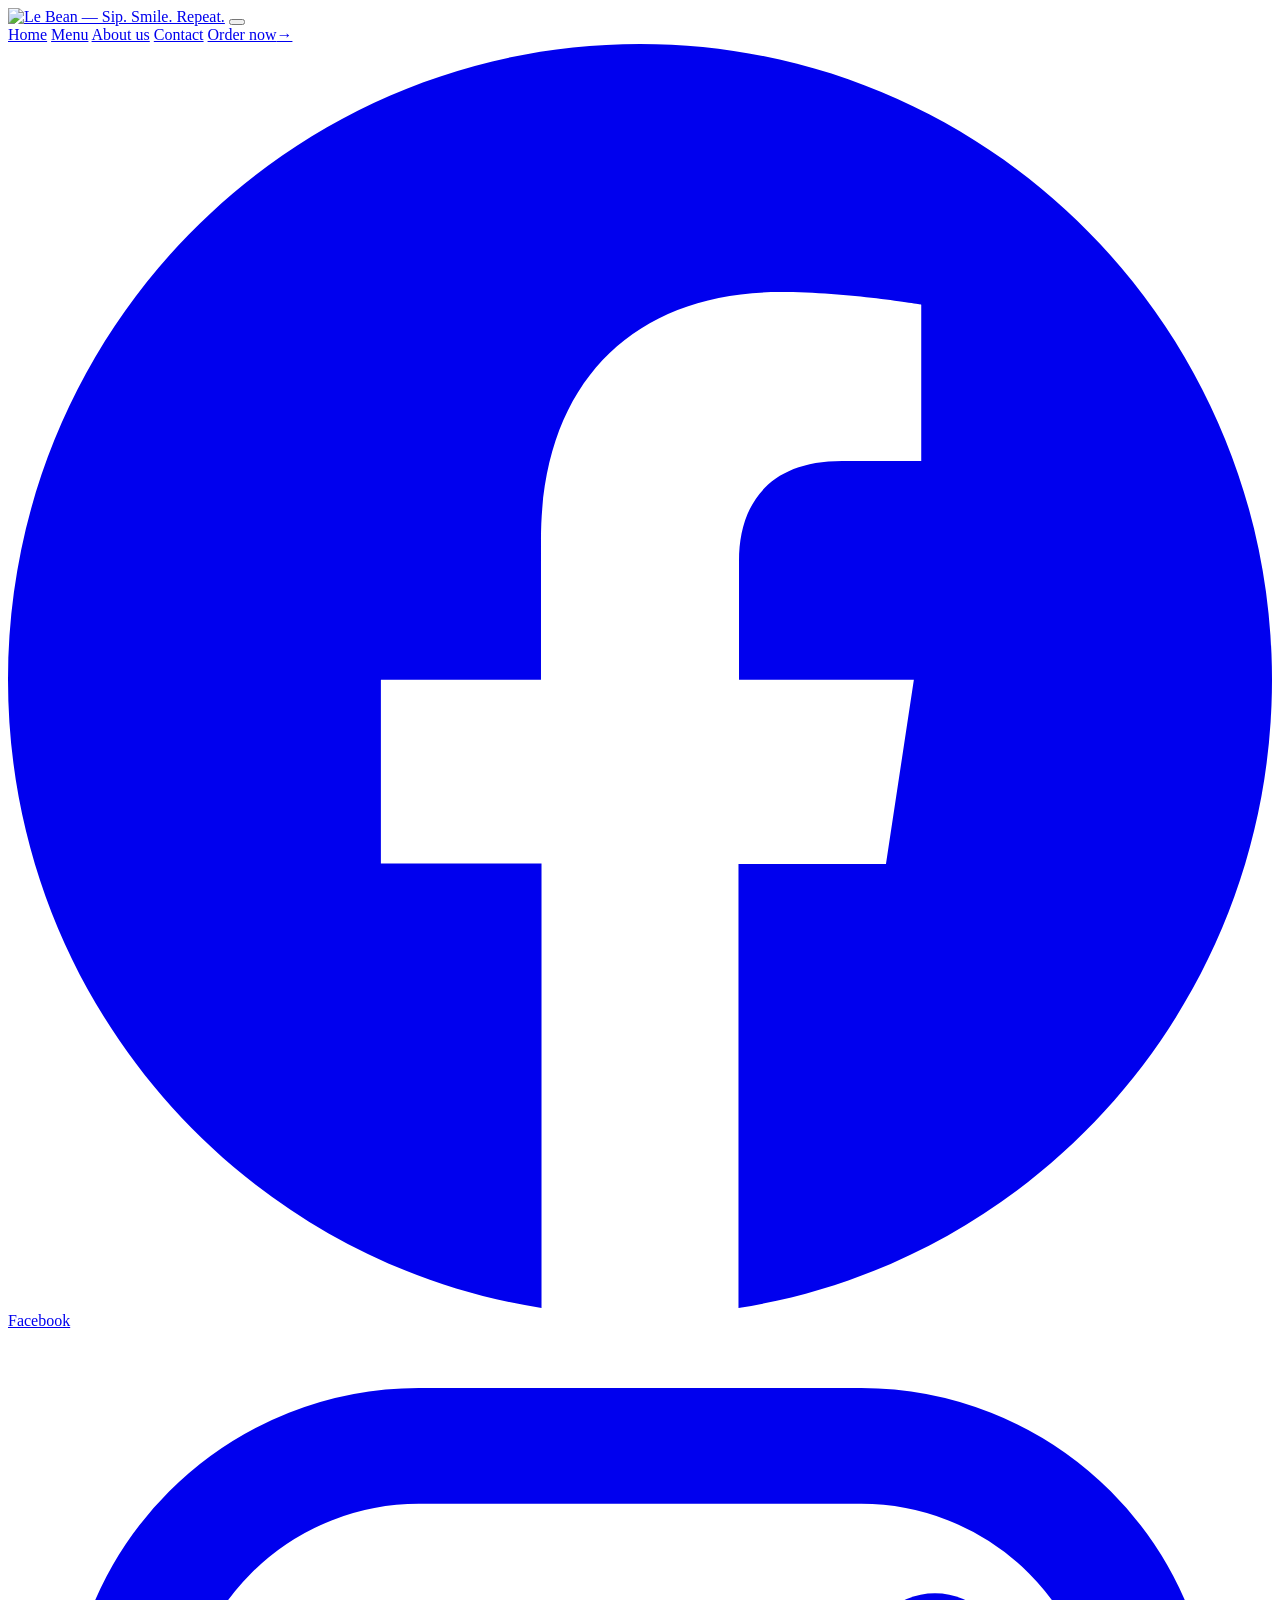
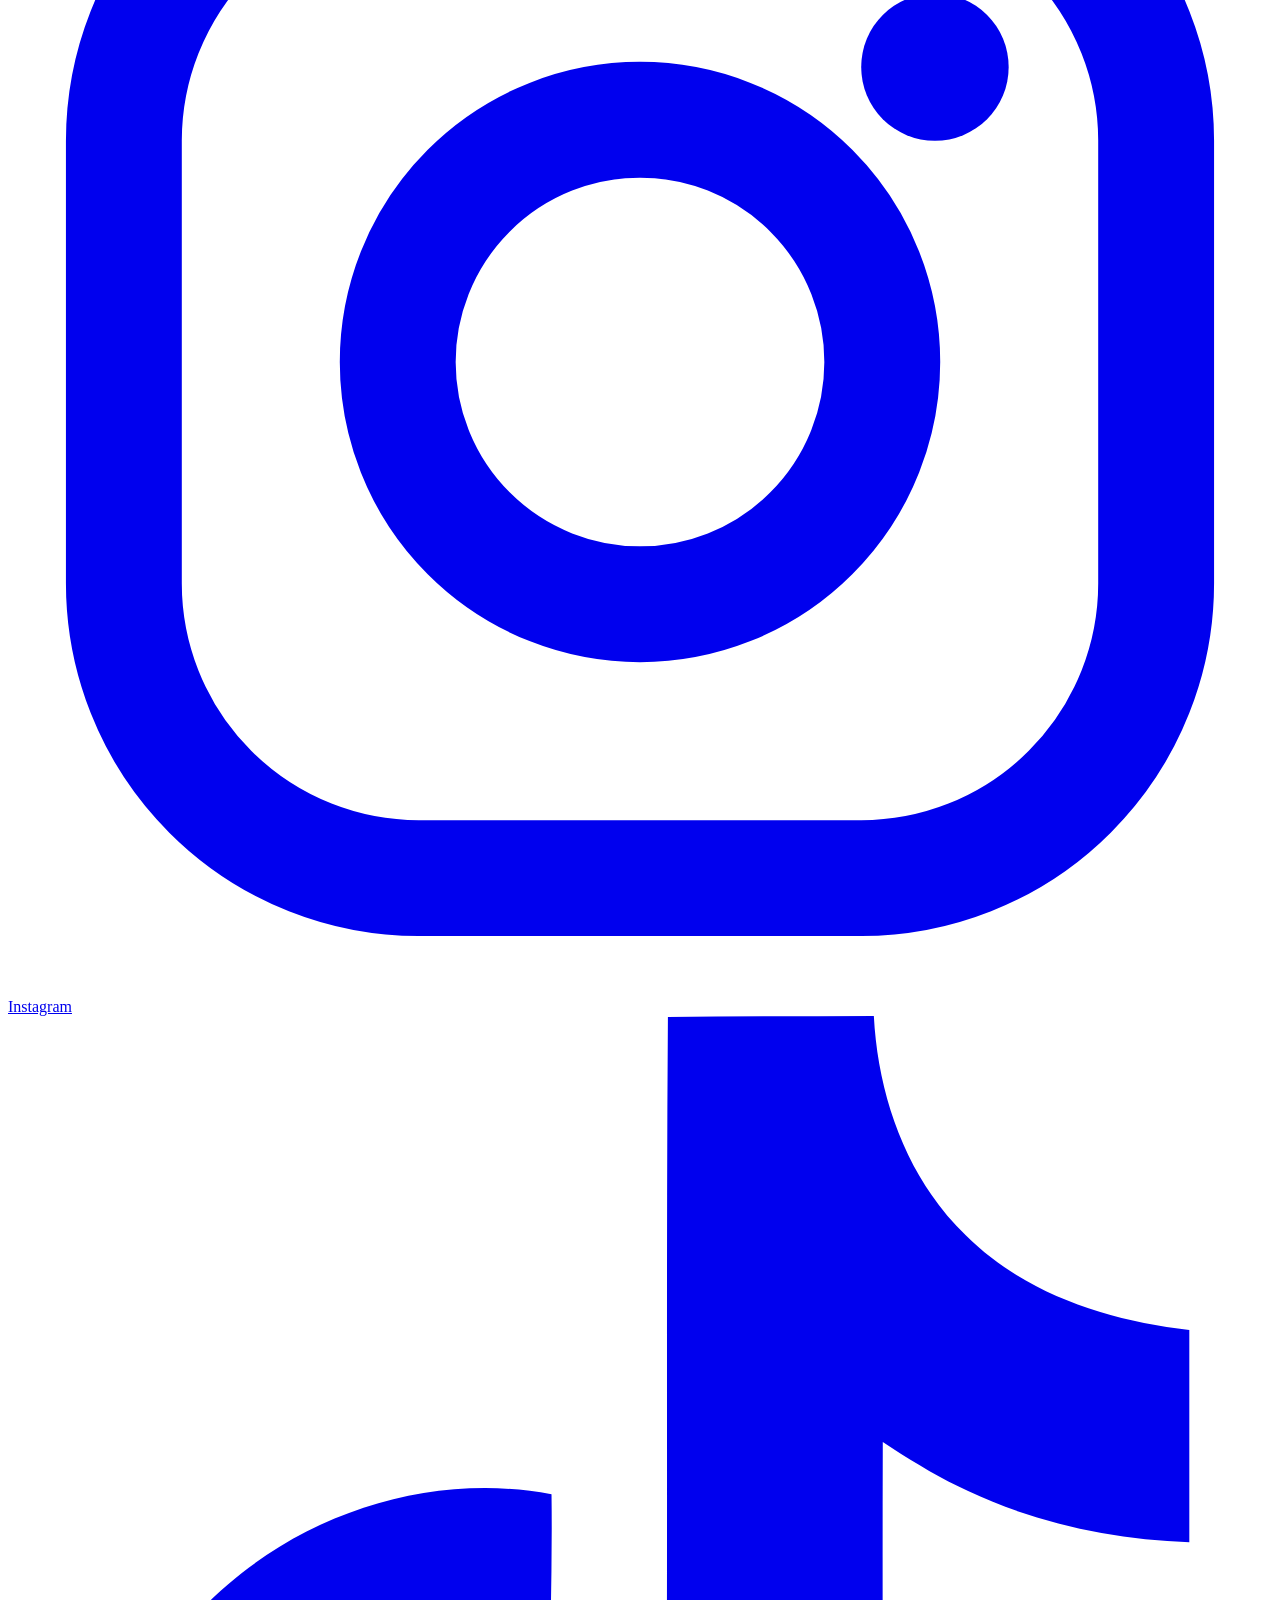
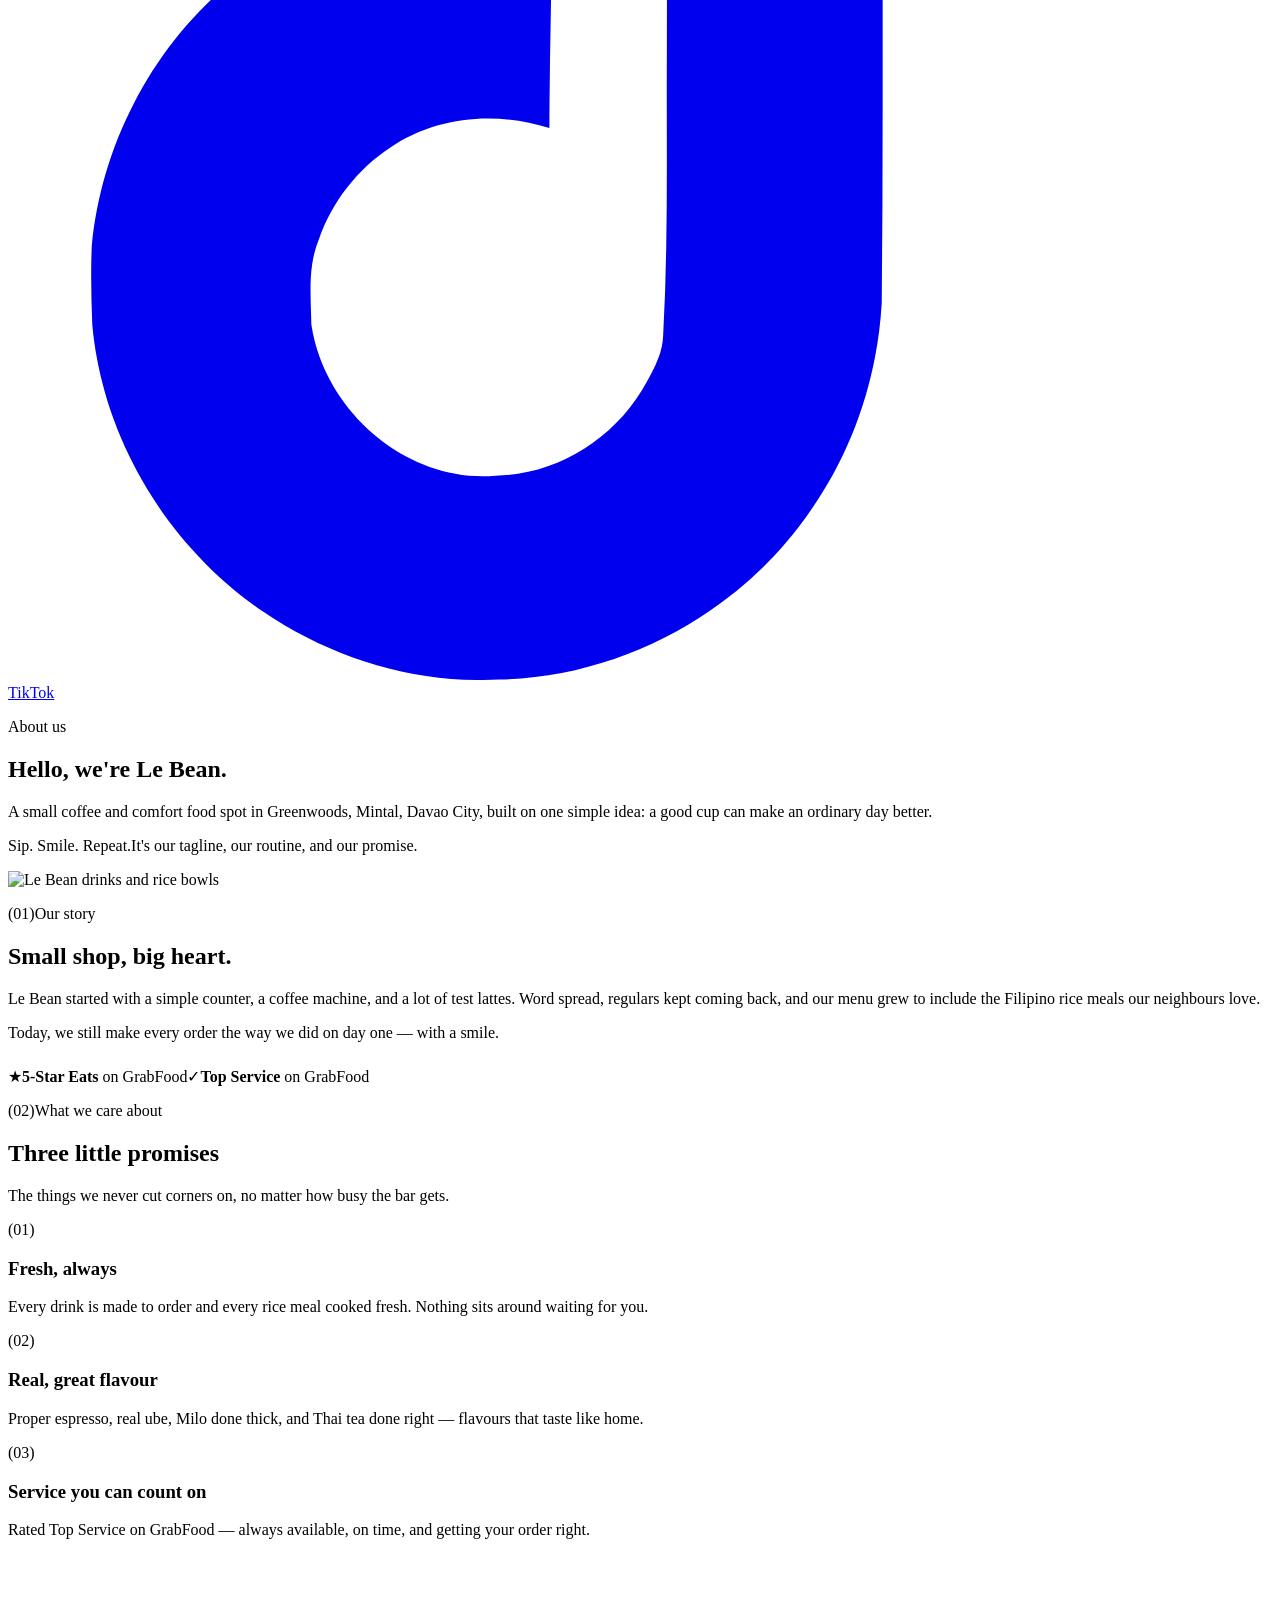
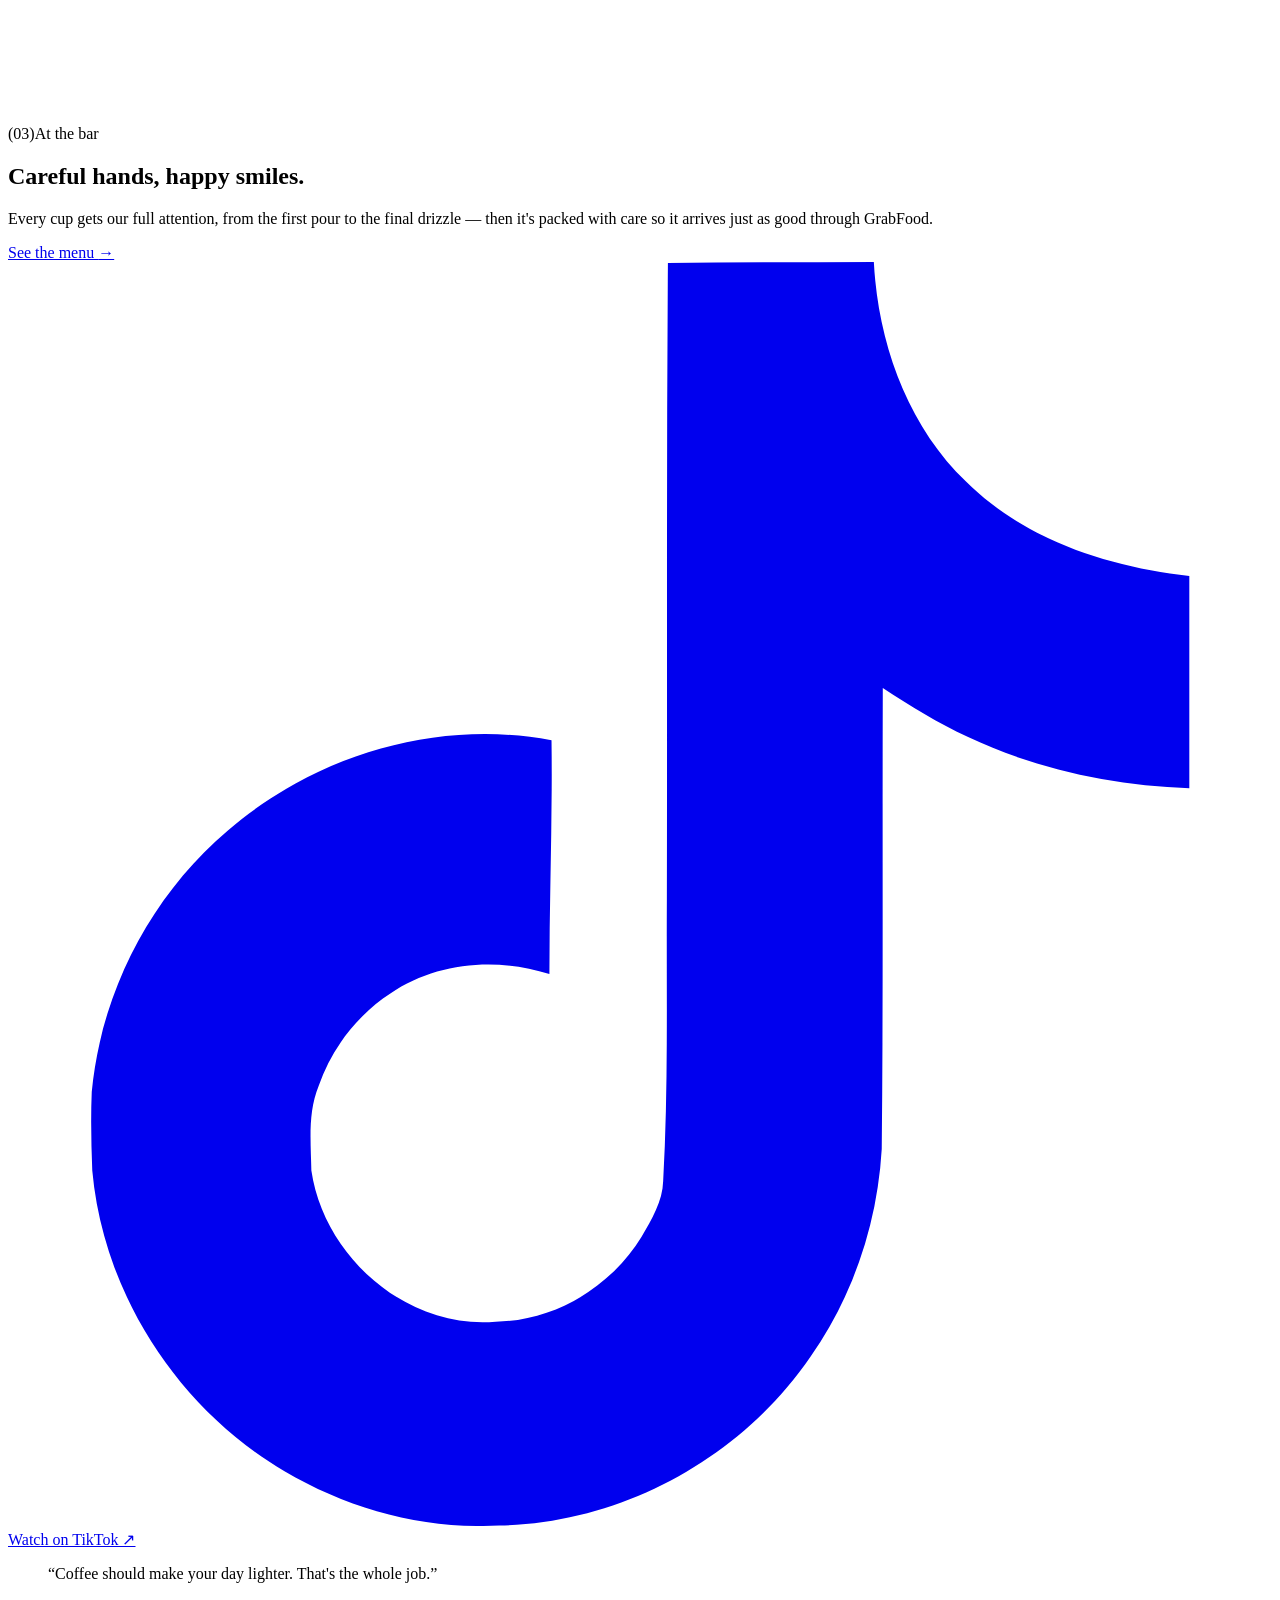
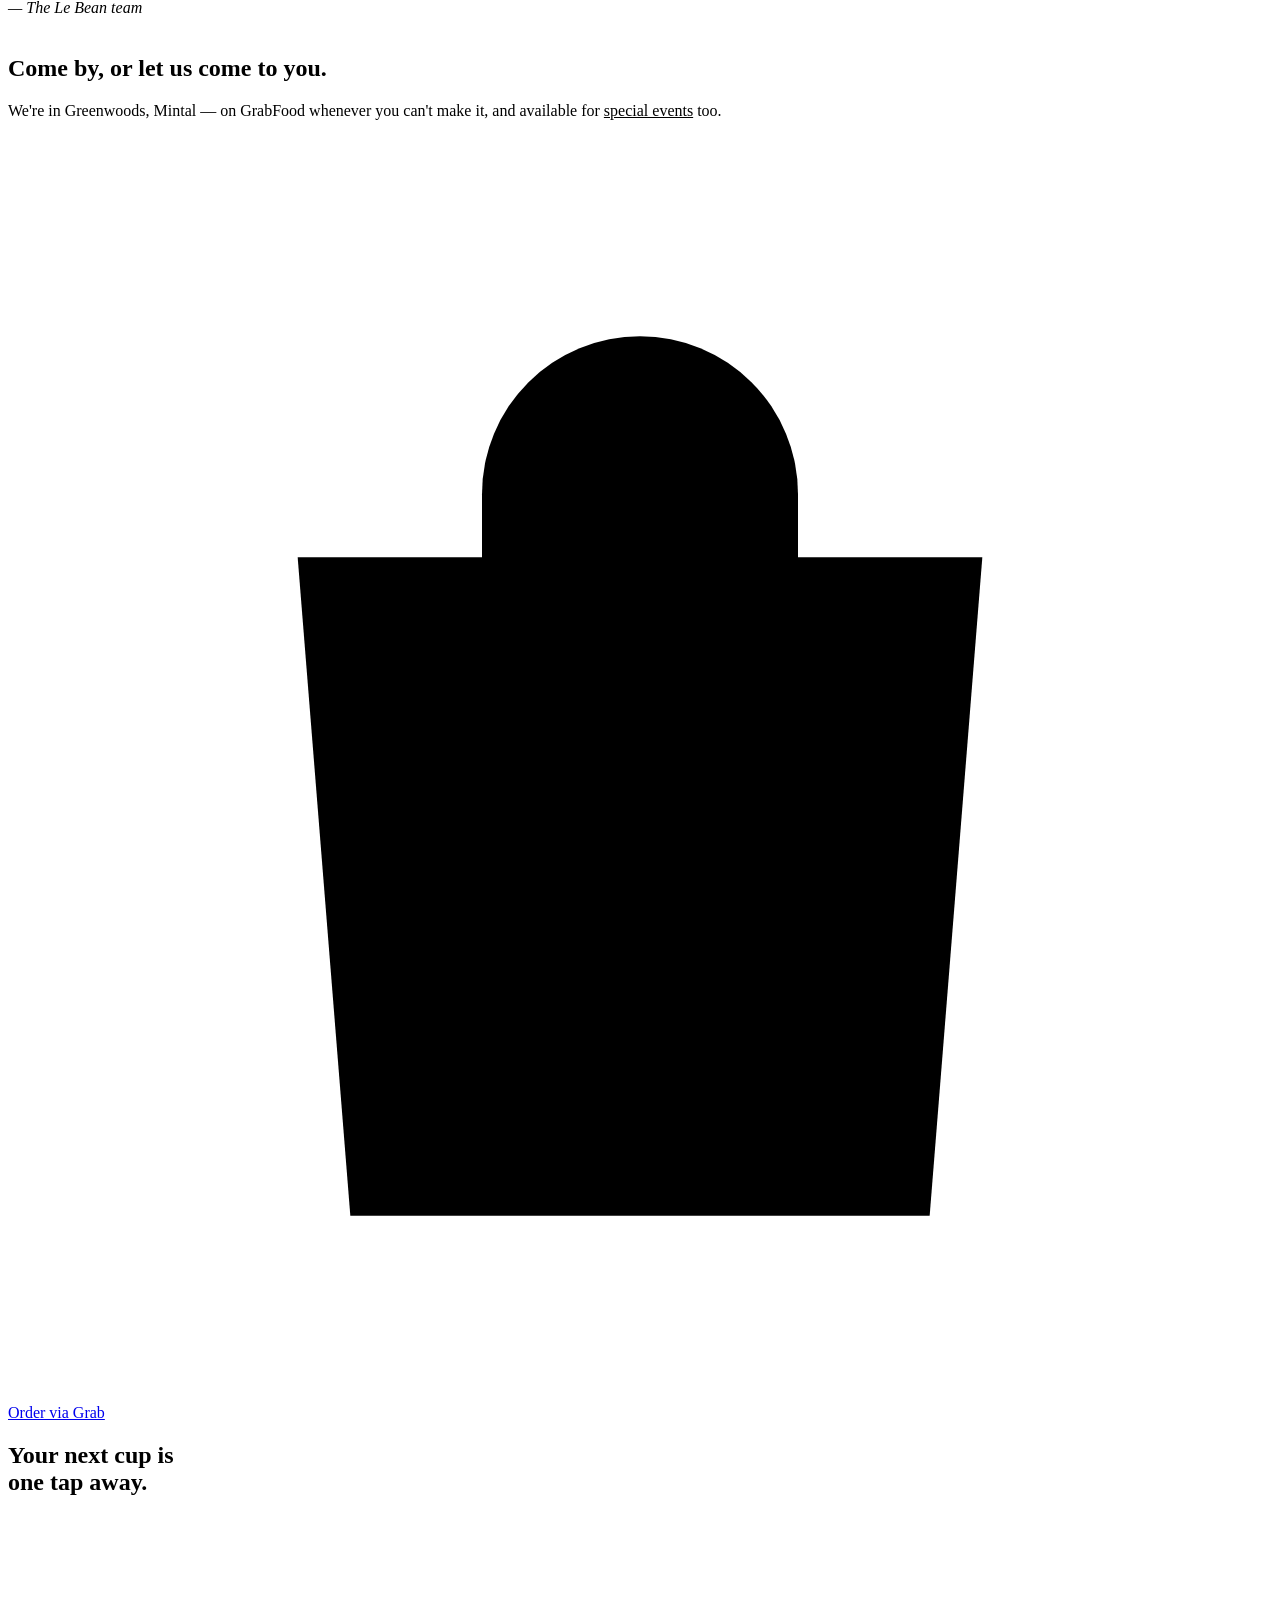
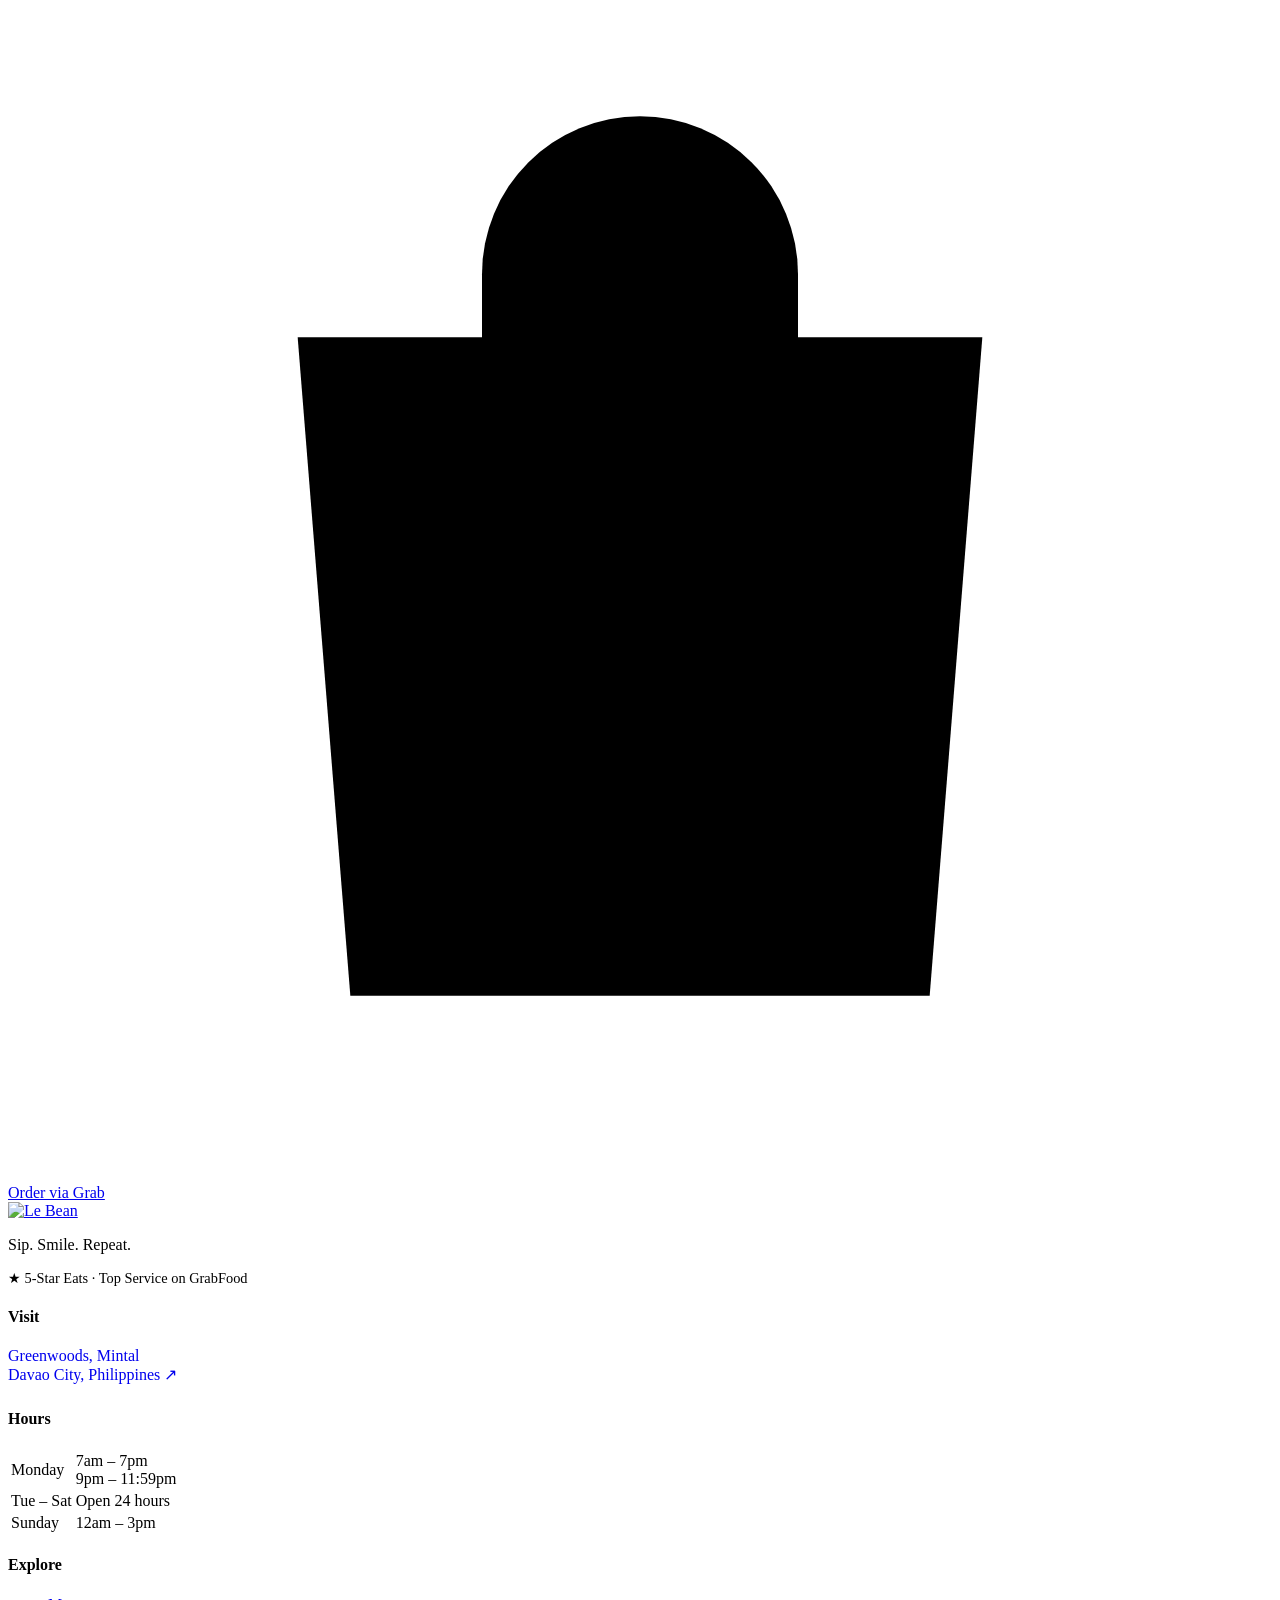
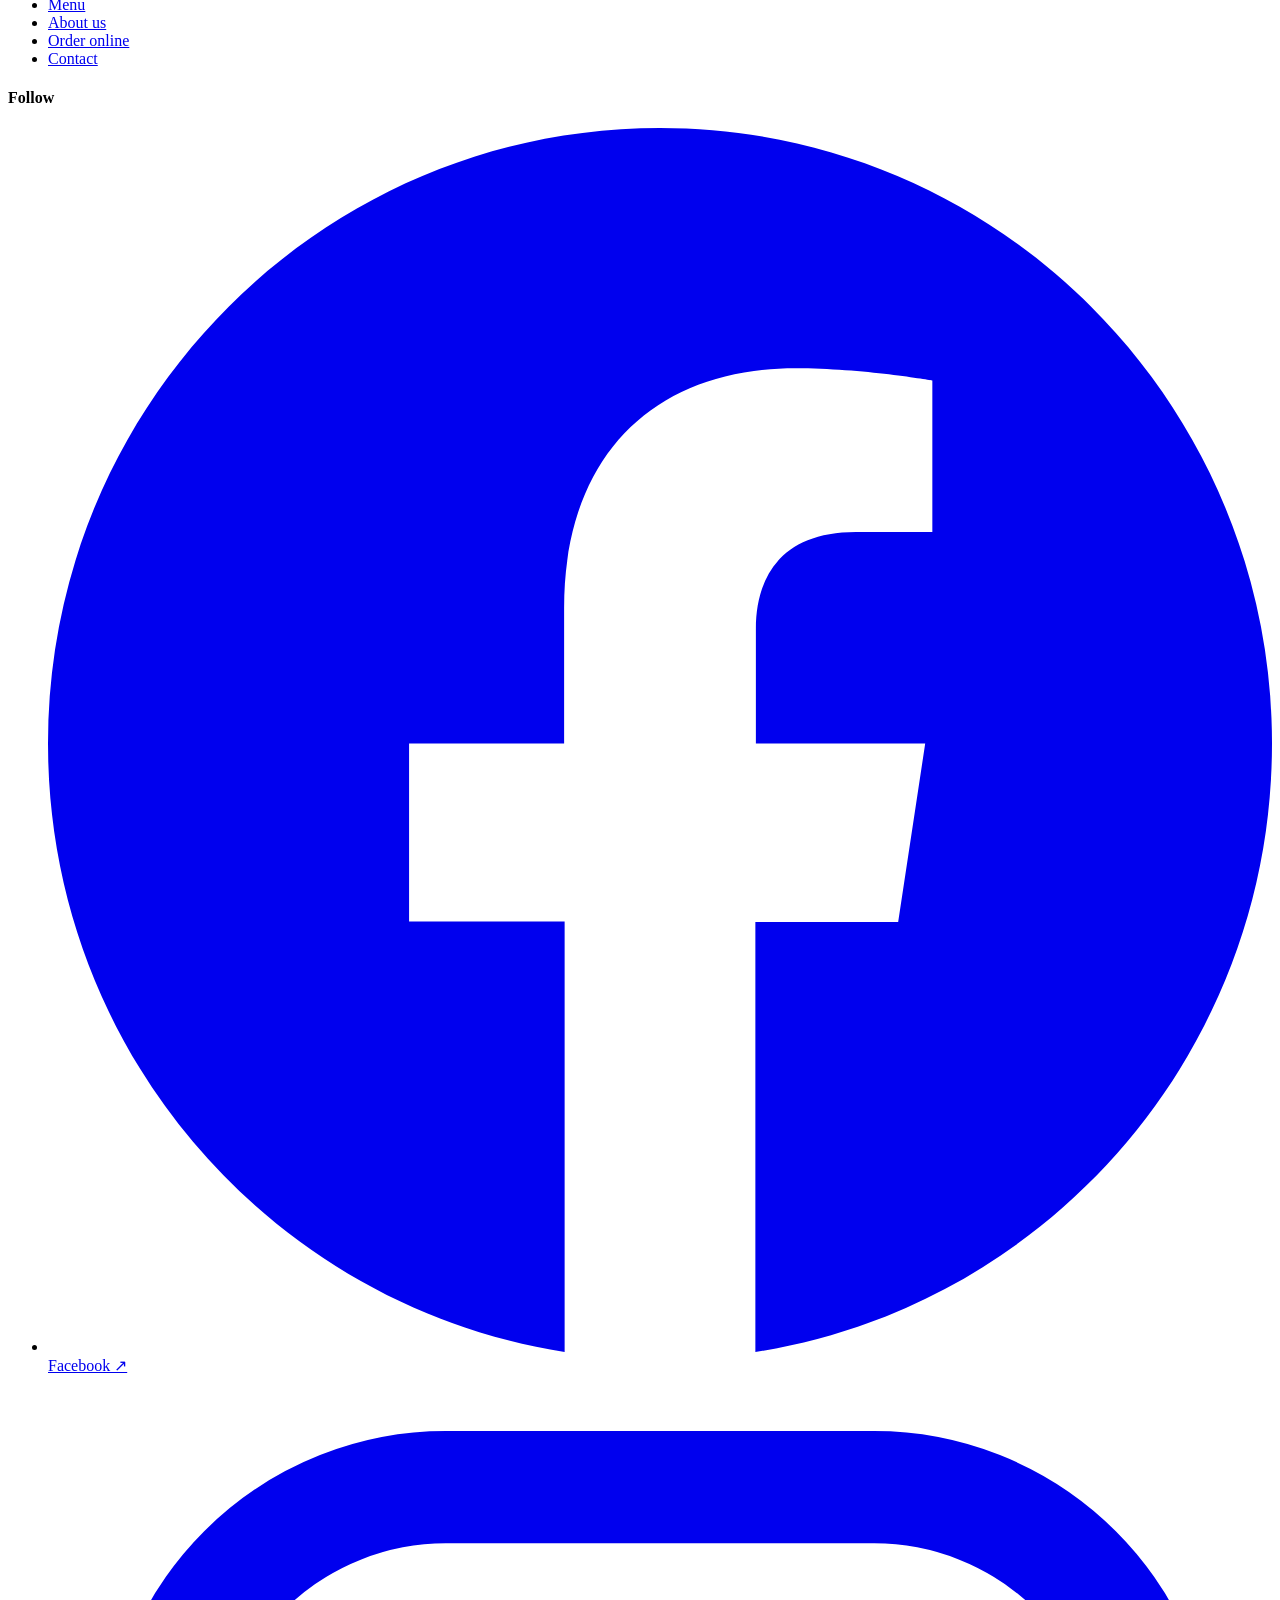
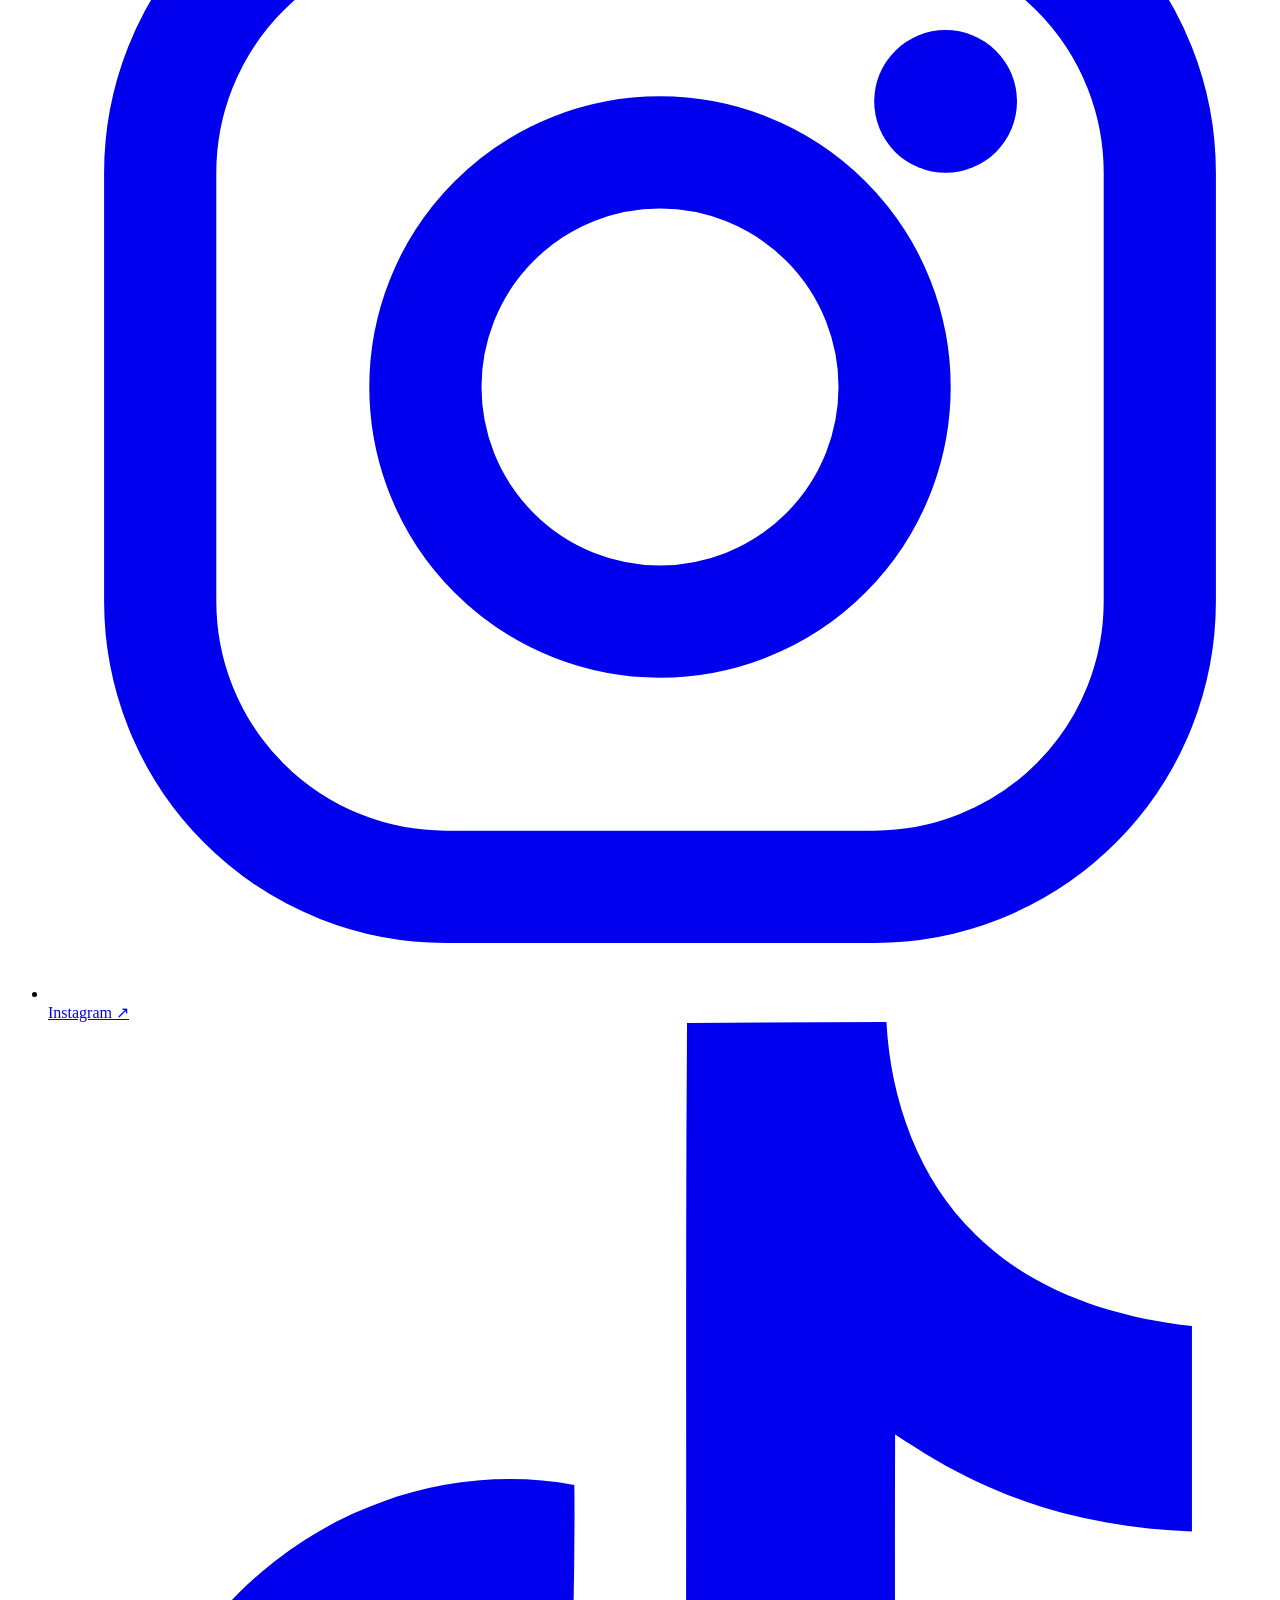
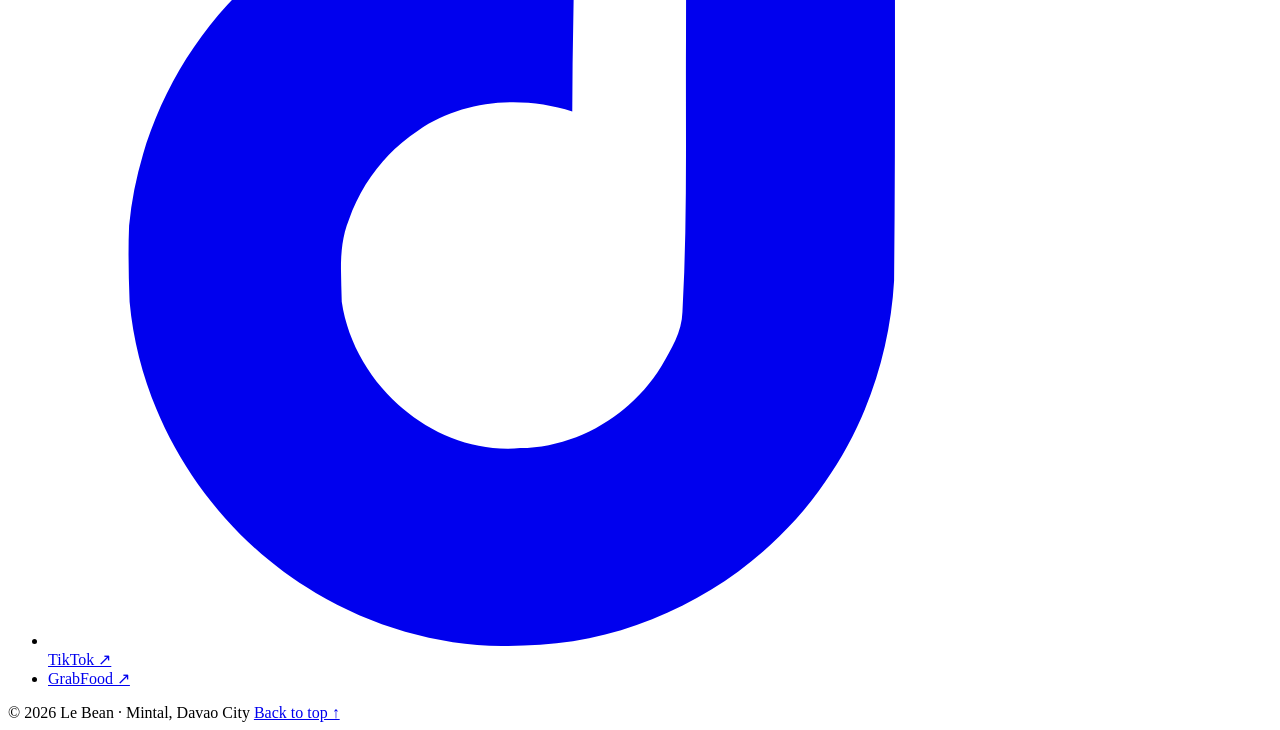
==== about.html @ efa2cf2f "Add files via upload" ====
<!DOCTYPE html>
<html lang="en-PH" class="no-js">
<head>
  <meta charset="UTF-8">
  <meta name="viewport" content="width=device-width, initial-scale=1">
  <title>About Us | Le Bean Coffee, Mintal, Davao City</title>
  <meta name="description" content="The story and values behind Le Bean, a coffee and comfort food spot in Mintal, Davao City.">
  <meta name="robots" content="index, follow, max-image-preview:large">
  <meta name="author" content="Le Bean">
  <meta name="theme-color" content="#3b2507">
  <meta name="format-detection" content="telephone=no">
  <meta name="geo.region" content="PH-DAS">
  <meta name="geo.placename" content="Mintal, Davao City">
  <link rel="canonical" href="https://lebean.coffee/about.html">
  <meta property="og:url" content="https://lebean.coffee/about.html">
  <meta property="og:type" content="website">
  <meta property="og:site_name" content="Le Bean">
  <meta property="og:locale" content="en_PH">
  <meta property="og:title" content="About Us | Le Bean Coffee, Mintal, Davao City">
  <meta property="og:description" content="The story and values behind Le Bean, a coffee and comfort food spot in Mintal, Davao City.">
  <meta property="og:image" content="https://lebean.coffee/images/og-image.jpg">
  <meta property="og:image:width" content="1200">
  <meta property="og:image:height" content="630">
  <meta property="og:image:alt" content="Le Bean iced drinks with rice bowls">
  <meta name="twitter:card" content="summary_large_image">
  <meta name="twitter:title" content="About Us | Le Bean Coffee, Mintal, Davao City">
  <meta name="twitter:description" content="The story and values behind Le Bean, a coffee and comfort food spot in Mintal, Davao City.">
  <meta name="twitter:image" content="https://lebean.coffee/images/og-image.jpg">
  <link rel="icon" href="favicon.svg" type="image/svg+xml">
  <link rel="icon" href="favicon-32.png" sizes="32x32" type="image/png">
  <link rel="apple-touch-icon" href="apple-touch-icon.png">
  <link rel="preconnect" href="https://fonts.googleapis.com">
  <link rel="preconnect" href="https://fonts.gstatic.com" crossorigin>
  <link href="https://fonts.googleapis.com/css2?family=Bricolage+Grotesque:opsz,wght@12..96,400;12..96,500;12..96,600;12..96,700&family=Caveat+Brush&family=Caveat:wght@500;600;700&display=swap" rel="stylesheet">
  <link rel="stylesheet" href="css/style.css">
  <script type="application/ld+json">
  {
    "@context": "https://schema.org",
    "@type": "CafeOrCoffeeShop",
    "name": "Le Bean",
    "url": "https://lebean.coffee/",
    "slogan": "Sip. Smile. Repeat.",
    "description": "Coffee and comfort food spot in Mintal, Davao City serving lattes, tea refreshers, Filipino rice meals, and snacks. Available on GrabFood.",
    "servesCuisine": ["Coffee", "Filipino", "Snacks"],
    "image": "https://lebean.coffee/images/og-image.jpg",
    "logo": "https://lebean.coffee/images/brand/logo-bean.png",
    "hasMenu": "https://lebean.coffee/menu.html",
    "acceptsReservations": false,
    "areaServed": "Davao City",
    "potentialAction": {
      "@type": "OrderAction",
      "target": "https://food.grab.com/ph/en/restaurant/le-bean-dvo-mintal-delivery/2-C7MWLJEXV2VTGT"
    },
    "address": {
      "@type": "PostalAddress",
      "streetAddress": "Greenwoods",
      "addressLocality": "Davao City",
      "addressRegion": "Davao del Sur",
      "addressCountry": "PH"
    },
    "openingHoursSpecification": [
      {"@type": "OpeningHoursSpecification", "dayOfWeek": "Monday", "opens": "07:00", "closes": "19:00"},
      {"@type": "OpeningHoursSpecification", "dayOfWeek": "Monday", "opens": "21:00", "closes": "23:59"},
      {"@type": "OpeningHoursSpecification", "dayOfWeek": ["Tuesday", "Wednesday", "Thursday", "Friday", "Saturday"], "opens": "00:00", "closes": "23:59"},
      {"@type": "OpeningHoursSpecification", "dayOfWeek": "Sunday", "opens": "00:00", "closes": "15:00"}
    ],
    "sameAs": [
      "https://www.facebook.com/lebeandvo",
      "https://www.instagram.com/lebean.dvo",
      "https://www.tiktok.com/@lebean.dvo",
      "https://food.grab.com/ph/en/restaurant/le-bean-dvo-mintal-delivery/2-C7MWLJEXV2VTGT"
    ]
  }
  </script>
</head>
<body id="top">
  <header class="site-header">
    <nav class="nav container" aria-label="Main">
      <a class="logo" href="index.html"><img src="images/brand/logo-cream.png" alt="Le Bean — Sip. Smile. Repeat." width="775" height="209"></a>
      <button class="nav-toggle" aria-label="Open menu" aria-expanded="false"><span></span><span></span></button>
      <div class="nav-links">
        <a href="index.html">Home</a>
        <a href="menu.html">Menu</a>
        <a href="about.html" aria-current="page">About us</a>
        <a href="contact.html">Contact</a>
        <a class="nav-order" href="order.html"><span>Order now</span><span class="arrow" aria-hidden="true">→</span></a>
        <div class="nav-social"><a href="https://www.facebook.com/lebeandvo" target="_blank" rel="noopener"><svg class="soc-ico" viewBox="0 0 24 24" aria-hidden="true"><path fill="currentColor" d="M24 12.07C24 5.41 18.63 0 12 0S0 5.4 0 12.07C0 18.1 4.39 23.1 10.13 24v-8.44H7.08v-3.49h3.04V9.41c0-3.02 1.8-4.7 4.54-4.7 1.31 0 2.68.24 2.68.24v2.97h-1.5c-1.5 0-1.96.93-1.96 1.89v2.26h3.32l-.53 3.5h-2.8V24C19.62 23.1 24 18.1 24 12.07"/></svg><span>Facebook</span></a> <a href="https://www.instagram.com/lebean.dvo" target="_blank" rel="noopener"><svg class="soc-ico" viewBox="0 0 24 24" aria-hidden="true"><rect x="2.2" y="2.2" width="19.6" height="19.6" rx="5.6" fill="none" stroke="currentColor" stroke-width="2.2"/><circle cx="12" cy="12" r="4.6" fill="none" stroke="currentColor" stroke-width="2.2"/><circle cx="17.6" cy="6.4" r="1.4" fill="currentColor"/></svg><span>Instagram</span></a> <a href="https://www.tiktok.com/@lebean.dvo" target="_blank" rel="noopener"><svg class="soc-ico" viewBox="0 0 24 24" aria-hidden="true"><path fill="currentColor" d="M12.53.02c1.31-.02 2.61-.01 3.91-.02.08 1.53.63 3.09 1.75 4.17 1.12 1.11 2.7 1.62 4.24 1.79v4.03c-1.44-.05-2.89-.35-4.2-.97-.57-.26-1.1-.59-1.62-.93-.01 2.92.01 5.84-.02 8.75-.08 1.4-.54 2.79-1.35 3.94-1.31 1.92-3.58 3.17-5.91 3.21-1.43.08-2.86-.31-4.08-1.03-2.02-1.19-3.44-3.37-3.65-5.71-.02-.5-.03-1-.01-1.49.18-1.9 1.12-3.72 2.58-4.96 1.66-1.44 3.98-2.13 6.15-1.72.02 1.48-.04 2.96-.04 4.44-.99-.32-2.15-.23-3.02.37-.63.41-1.11 1.04-1.36 1.75-.21.51-.15 1.07-.14 1.61.24 1.64 1.82 3.02 3.5 2.87 1.12-.01 2.19-.66 2.77-1.61.19-.33.4-.67.41-1.06.1-1.79.06-3.57.07-5.36.01-4.03-.01-8.05.02-12.07z"/></svg><span>TikTok</span></a></div>
      </div>
    </nav>
  </header>

  <main>
    <section class="page-hero">
      <div class="container page-hero-row">
        <div>
          <p class="label reveal">About us</p>
          <h1 class="reveal" data-delay="1">Hello, we're <span class="hand">Le Bean.</span></h1>
          <p class="lead reveal" data-delay="2">A small coffee and comfort food spot in Greenwoods, Mintal, Davao City, built on one simple idea: a good cup can make an ordinary day better.</p>
        </div>
        <p class="page-hero-aside reveal" data-delay="3"><span class="hand">Sip. Smile. Repeat.</span>It's our tagline, our routine, and our promise.</p>
      </div>
    </section>

    <section class="section section--tight">
      <div class="container split">
        <div class="photo reveal">
          <img src="images/photos/coffee-and-rice.webp" alt="Le Bean drinks and rice bowls" width="940" height="738" loading="lazy">
        </div>
        <div class="reveal" data-delay="1">
          <p class="label reveal"><span class="num">(01)</span>Our story</p>
          <h2>Small shop, <span class="hand">big heart.</span></h2>
          <p class="lead">Le Bean started with a simple counter, a coffee machine, and a lot of test lattes. Word spread, regulars kept coming back, and our menu grew to include the Filipino rice meals our neighbours love.</p>
          <p class="muted">Today, we still make every order the way we did on day one — with a smile.</p>
          <div style="margin-top:1.6rem"><div class="trust"><span class="trust-badge"><span class="ico" aria-hidden="true">★</span><span><b>5-Star Eats</b> on GrabFood</span></span><span class="trust-badge"><span class="ico" aria-hidden="true">✓</span><span><b>Top Service</b> on GrabFood</span></span></div></div>
        </div>
      </div>
    </section>

    <section class="section section--paper">
      <div class="container">
        <p class="label reveal"><span class="num">(02)</span>What we care about</p>
        <div class="section-head">
          <h2 class="reveal">Three little <span class="oval">promises</span></h2>
          <p class="reveal" data-delay="1">The things we never cut corners on, no matter how busy the bar gets.</p>
        </div>
        <div class="values">
          <div class="value reveal"><span class="num">(01)</span><h3>Fresh, always</h3><p>Every drink is made to order and every rice meal cooked fresh. Nothing sits around waiting for you.</p></div>
          <div class="value reveal" data-delay="1"><span class="num">(02)</span><h3>Real, great flavour</h3><p>Proper espresso, real ube, Milo done thick, and Thai tea done right — flavours that taste like home.</p></div>
          <div class="value reveal" data-delay="2"><span class="num">(03)</span><h3>Service you can count on</h3><p>Rated Top Service on GrabFood — always available, on time, and getting your order right.</p></div>
        </div>
      </div>
    </section>

    <section class="section">
      <div class="container split split--reverse">
        <div class="about-video reveal"><div class="video-frame"><video data-autoplay muted loop playsinline preload="metadata" poster="videos/reel-1.webp" aria-label="Le Bean drink being made"><source src="videos/reel-1.mp4" type="video/mp4"></video></div></div>
        <div class="reveal" data-delay="1">
          <p class="label reveal"><span class="num">(03)</span>At the bar</p>
          <h2>Careful hands, <span class="hand">happy smiles.</span></h2>
          <p class="lead">Every cup gets our full attention, from the first pour to the final drizzle — then it's packed with care so it arrives just as good through GrabFood.</p>
          <div class="btn-row">
            <a class="btn btn--cream" href="menu.html">See the menu <span class="arrow">→</span></a>
            <a class="btn btn--line" href="https://www.tiktok.com/@lebean.dvo" target="_blank" rel="noopener"><svg class="soc-ico" viewBox="0 0 24 24" aria-hidden="true"><path fill="currentColor" d="M12.53.02c1.31-.02 2.61-.01 3.91-.02.08 1.53.63 3.09 1.75 4.17 1.12 1.11 2.7 1.62 4.24 1.79v4.03c-1.44-.05-2.89-.35-4.2-.97-.57-.26-1.1-.59-1.62-.93-.01 2.92.01 5.84-.02 8.75-.08 1.4-.54 2.79-1.35 3.94-1.31 1.92-3.58 3.17-5.91 3.21-1.43.08-2.86-.31-4.08-1.03-2.02-1.19-3.44-3.37-3.65-5.71-.02-.5-.03-1-.01-1.49.18-1.9 1.12-3.72 2.58-4.96 1.66-1.44 3.98-2.13 6.15-1.72.02 1.48-.04 2.96-.04 4.44-.99-.32-2.15-.23-3.02.37-.63.41-1.11 1.04-1.36 1.75-.21.51-.15 1.07-.14 1.61.24 1.64 1.82 3.02 3.5 2.87 1.12-.01 2.19-.66 2.77-1.61.19-.33.4-.67.41-1.06.1-1.79.06-3.57.07-5.36.01-4.03-.01-8.05.02-12.07z"/></svg>Watch on TikTok ↗</a>
          </div>
        </div>
      </div>
    </section>

    <section class="section section--deep">
      <div class="container quote reveal">
        <blockquote>“Coffee should make your day lighter. That's the whole job.”</blockquote>
        <cite>— The Le Bean team</cite>
      </div>
    </section>

    <section class="section">
      <div class="container">
        <div class="cta reveal">
          <img class="cta-mark" src="images/brand/logo-bean.png" alt="" aria-hidden="true">
          <div>
            <h2>Come by, <span class="hand">or let us come to you.</span></h2>
            <p>We're in Greenwoods, Mintal — on GrabFood whenever you can't make it, and available for <a href='index.html#events' style='color:inherit'>special events</a> too.</p>
          </div>
          <div class="btn-row">
            <a class="btn-grab btn-grab--lg" href="https://food.grab.com/ph/en/restaurant/le-bean-dvo-mintal-delivery/2-C7MWLJEXV2VTGT" target="_blank" rel="noopener"><svg class="grab-ico" viewBox="0 0 24 24" aria-hidden="true"><path d="M5.5 8h13l-1 12.5h-11L5.5 8Z"/><path d="M9 10V6.8a3 3 0 0 1 6 0V10"/></svg><span>Order via Grab</span></a>
          </div>
        </div>
      </div>
    </section>
  </main>

  <footer class="site-footer">
    <div class="container">
      <div class="footer-top">
        <h2>Your next cup is<br><span class="hand">one tap away.</span></h2>
        <div class="btn-row">
          <a class="btn-grab btn-grab--lg" href="https://food.grab.com/ph/en/restaurant/le-bean-dvo-mintal-delivery/2-C7MWLJEXV2VTGT" target="_blank" rel="noopener"><svg class="grab-ico" viewBox="0 0 24 24" aria-hidden="true"><path d="M5.5 8h13l-1 12.5h-11L5.5 8Z"/><path d="M9 10V6.8a3 3 0 0 1 6 0V10"/></svg><span>Order via Grab</span></a>
        </div>
      </div>
      <div class="footer-grid">
        <div>
          <a class="logo" href="index.html"><img src="images/brand/logo-cream.png" alt="Le Bean" width="775" height="209" loading="lazy"></a>
          <p class="footer-tag">Sip. Smile. Repeat.</p>
          <p class="muted" style="font-size:.9rem;margin-bottom:1rem">★ 5-Star Eats · Top Service on GrabFood</p>
          <span class="open-status"></span>
        </div>
        <div>
          <h4>Visit</h4>
          <p><a href="https://www.google.com/maps/search/?api=1&query=Mintal%2C+Davao+City" target="_blank" rel="noopener" style="text-decoration:none">Greenwoods, Mintal<br>Davao City, Philippines ↗</a></p>
          <h4 style="margin-top:1.6rem">Hours</h4>
          <table class="hours"><tr><td>Monday</td><td>7am – 7pm<br>9pm – 11:59pm</td></tr><tr><td>Tue – Sat</td><td>Open 24 hours</td></tr><tr><td>Sunday</td><td>12am – 3pm</td></tr></table>
        </div>
        <div>
          <h4>Explore</h4>
          <ul class="footer-links">
            <li><a href="menu.html">Menu</a></li>
            <li><a href="about.html">About us</a></li>
            <li><a href="order.html">Order online</a></li>
            <li><a href="contact.html">Contact</a></li>
          </ul>
        </div>
        <div>
          <h4>Follow</h4>
          <ul class="footer-links">
            <li><a class="soc-link" href="https://www.facebook.com/lebeandvo" target="_blank" rel="noopener"><svg class="soc-ico" viewBox="0 0 24 24" aria-hidden="true"><path fill="currentColor" d="M24 12.07C24 5.41 18.63 0 12 0S0 5.4 0 12.07C0 18.1 4.39 23.1 10.13 24v-8.44H7.08v-3.49h3.04V9.41c0-3.02 1.8-4.7 4.54-4.7 1.31 0 2.68.24 2.68.24v2.97h-1.5c-1.5 0-1.96.93-1.96 1.89v2.26h3.32l-.53 3.5h-2.8V24C19.62 23.1 24 18.1 24 12.07"/></svg><span>Facebook ↗</span></a></li>
            <li><a class="soc-link" href="https://www.instagram.com/lebean.dvo" target="_blank" rel="noopener"><svg class="soc-ico" viewBox="0 0 24 24" aria-hidden="true"><rect x="2.2" y="2.2" width="19.6" height="19.6" rx="5.6" fill="none" stroke="currentColor" stroke-width="2.2"/><circle cx="12" cy="12" r="4.6" fill="none" stroke="currentColor" stroke-width="2.2"/><circle cx="17.6" cy="6.4" r="1.4" fill="currentColor"/></svg><span>Instagram ↗</span></a></li>
            <li><a class="soc-link" href="https://www.tiktok.com/@lebean.dvo" target="_blank" rel="noopener"><svg class="soc-ico" viewBox="0 0 24 24" aria-hidden="true"><path fill="currentColor" d="M12.53.02c1.31-.02 2.61-.01 3.91-.02.08 1.53.63 3.09 1.75 4.17 1.12 1.11 2.7 1.62 4.24 1.79v4.03c-1.44-.05-2.89-.35-4.2-.97-.57-.26-1.1-.59-1.62-.93-.01 2.92.01 5.84-.02 8.75-.08 1.4-.54 2.79-1.35 3.94-1.31 1.92-3.58 3.17-5.91 3.21-1.43.08-2.86-.31-4.08-1.03-2.02-1.19-3.44-3.37-3.65-5.71-.02-.5-.03-1-.01-1.49.18-1.9 1.12-3.72 2.58-4.96 1.66-1.44 3.98-2.13 6.15-1.72.02 1.48-.04 2.96-.04 4.44-.99-.32-2.15-.23-3.02.37-.63.41-1.11 1.04-1.36 1.75-.21.51-.15 1.07-.14 1.61.24 1.64 1.82 3.02 3.5 2.87 1.12-.01 2.19-.66 2.77-1.61.19-.33.4-.67.41-1.06.1-1.79.06-3.57.07-5.36.01-4.03-.01-8.05.02-12.07z"/></svg><span>TikTok ↗</span></a></li>
            <li><a href="https://food.grab.com/ph/en/restaurant/le-bean-dvo-mintal-delivery/2-C7MWLJEXV2VTGT" target="_blank" rel="noopener">GrabFood ↗</a></li>
          </ul>
        </div>
      </div>
      <div class="footer-bottom">
        <span>© <span data-year>2026</span> Le Bean · Mintal, Davao City</span>
        <a href="#top">Back to top ↑</a>
      </div>
    </div>
  </footer>

  <script src="js/main.js"></script>
</body>
</html>
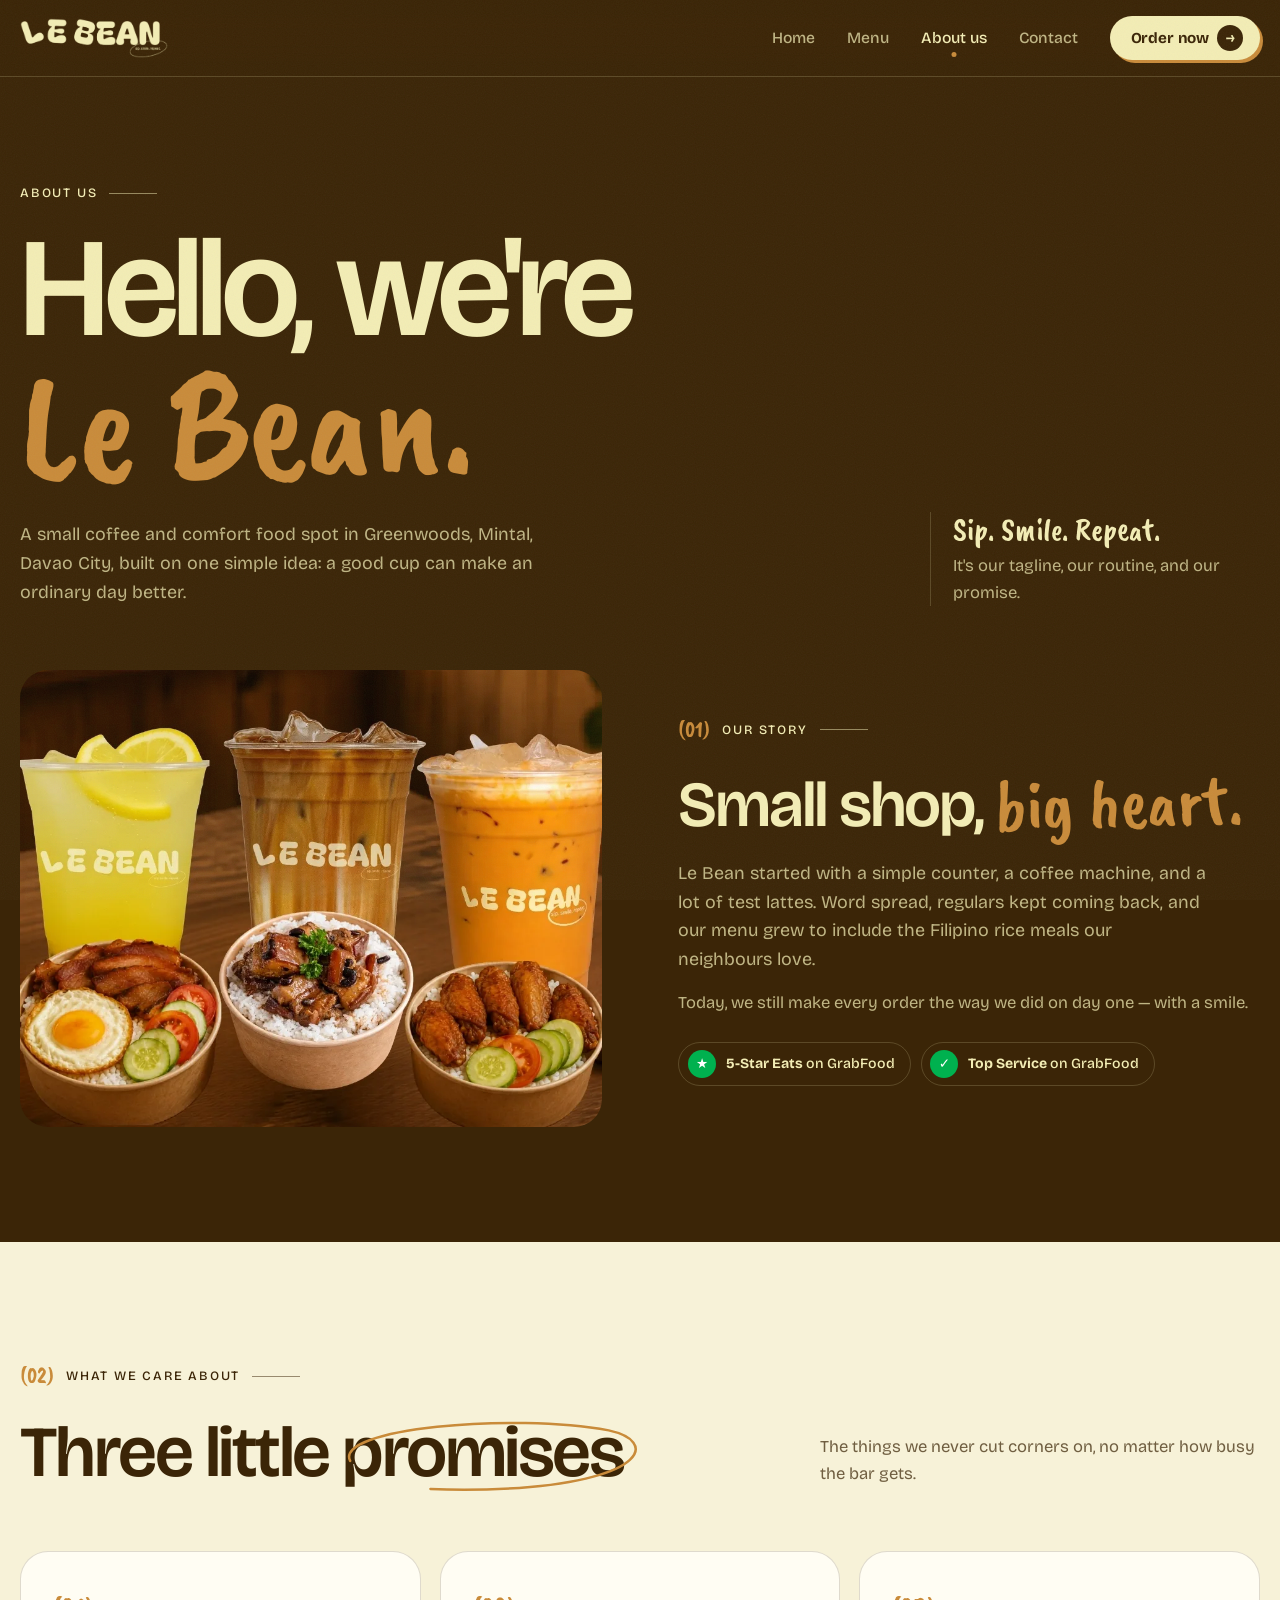
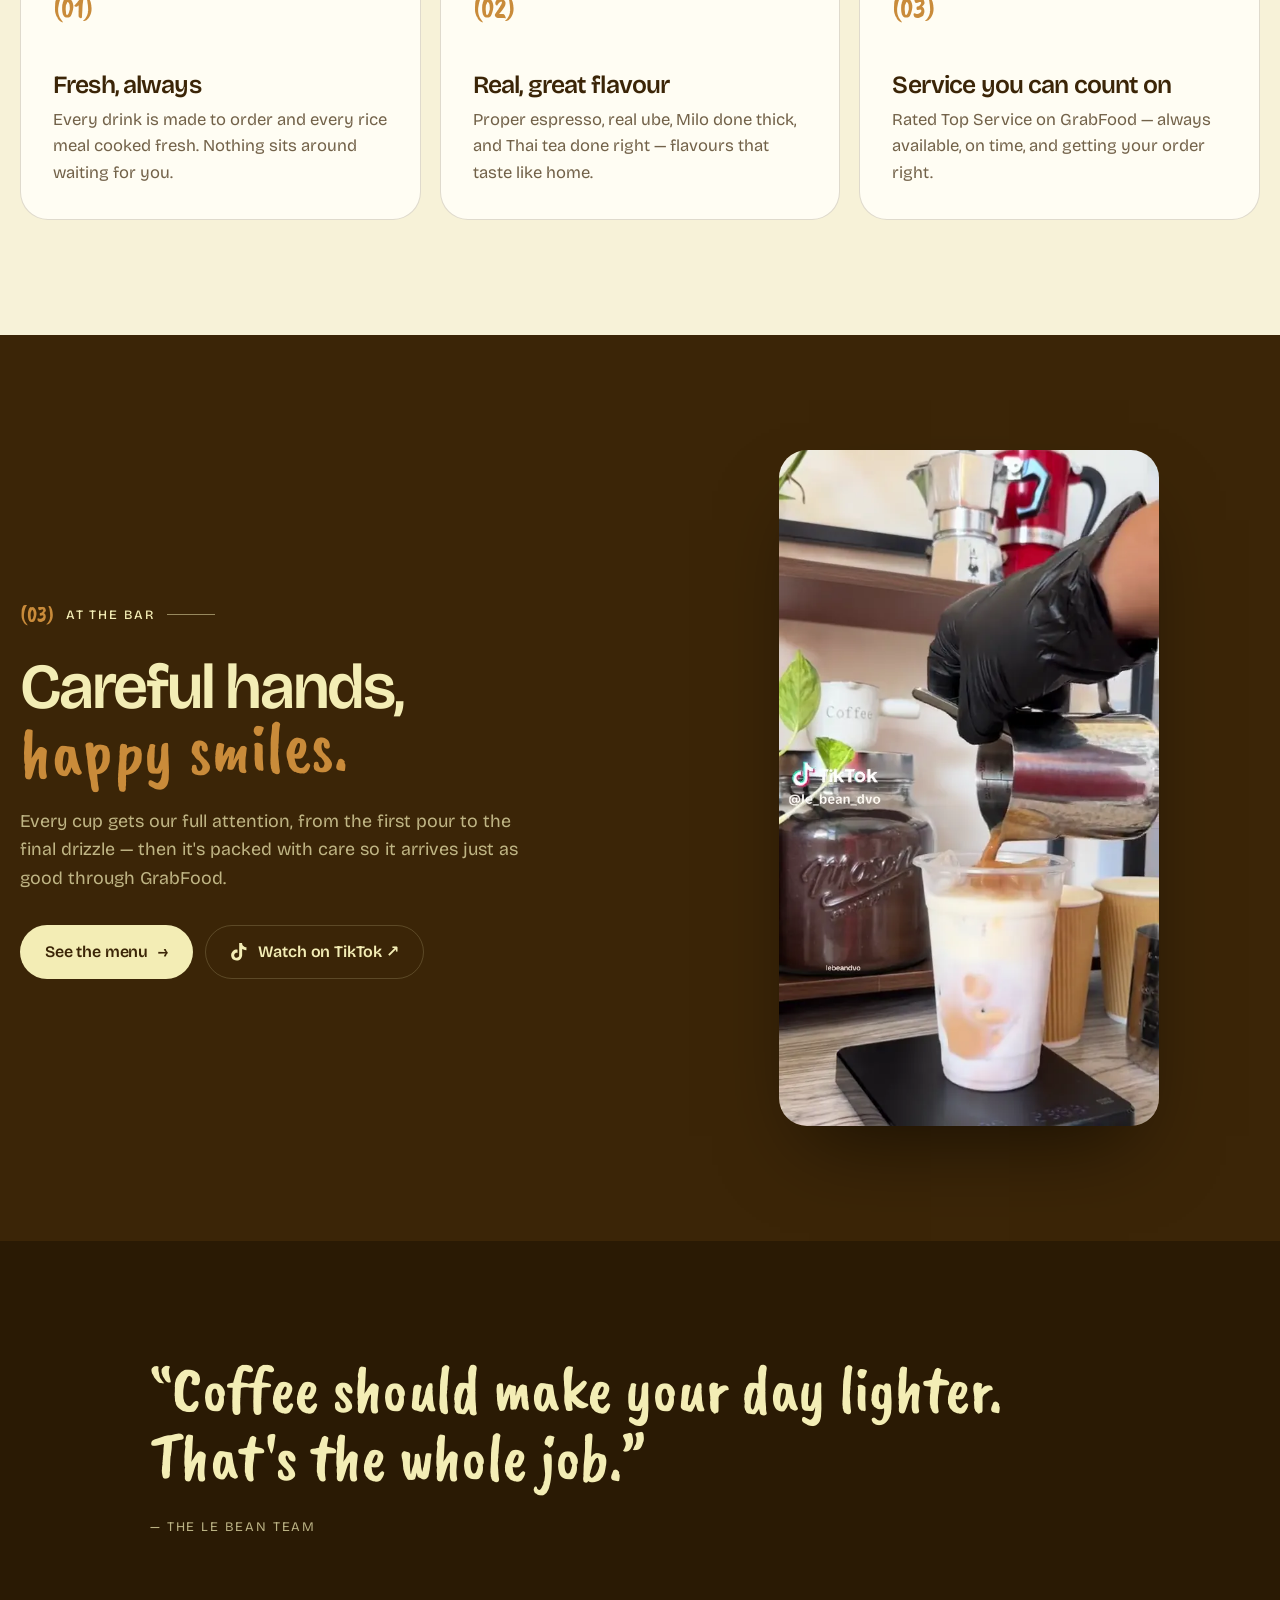
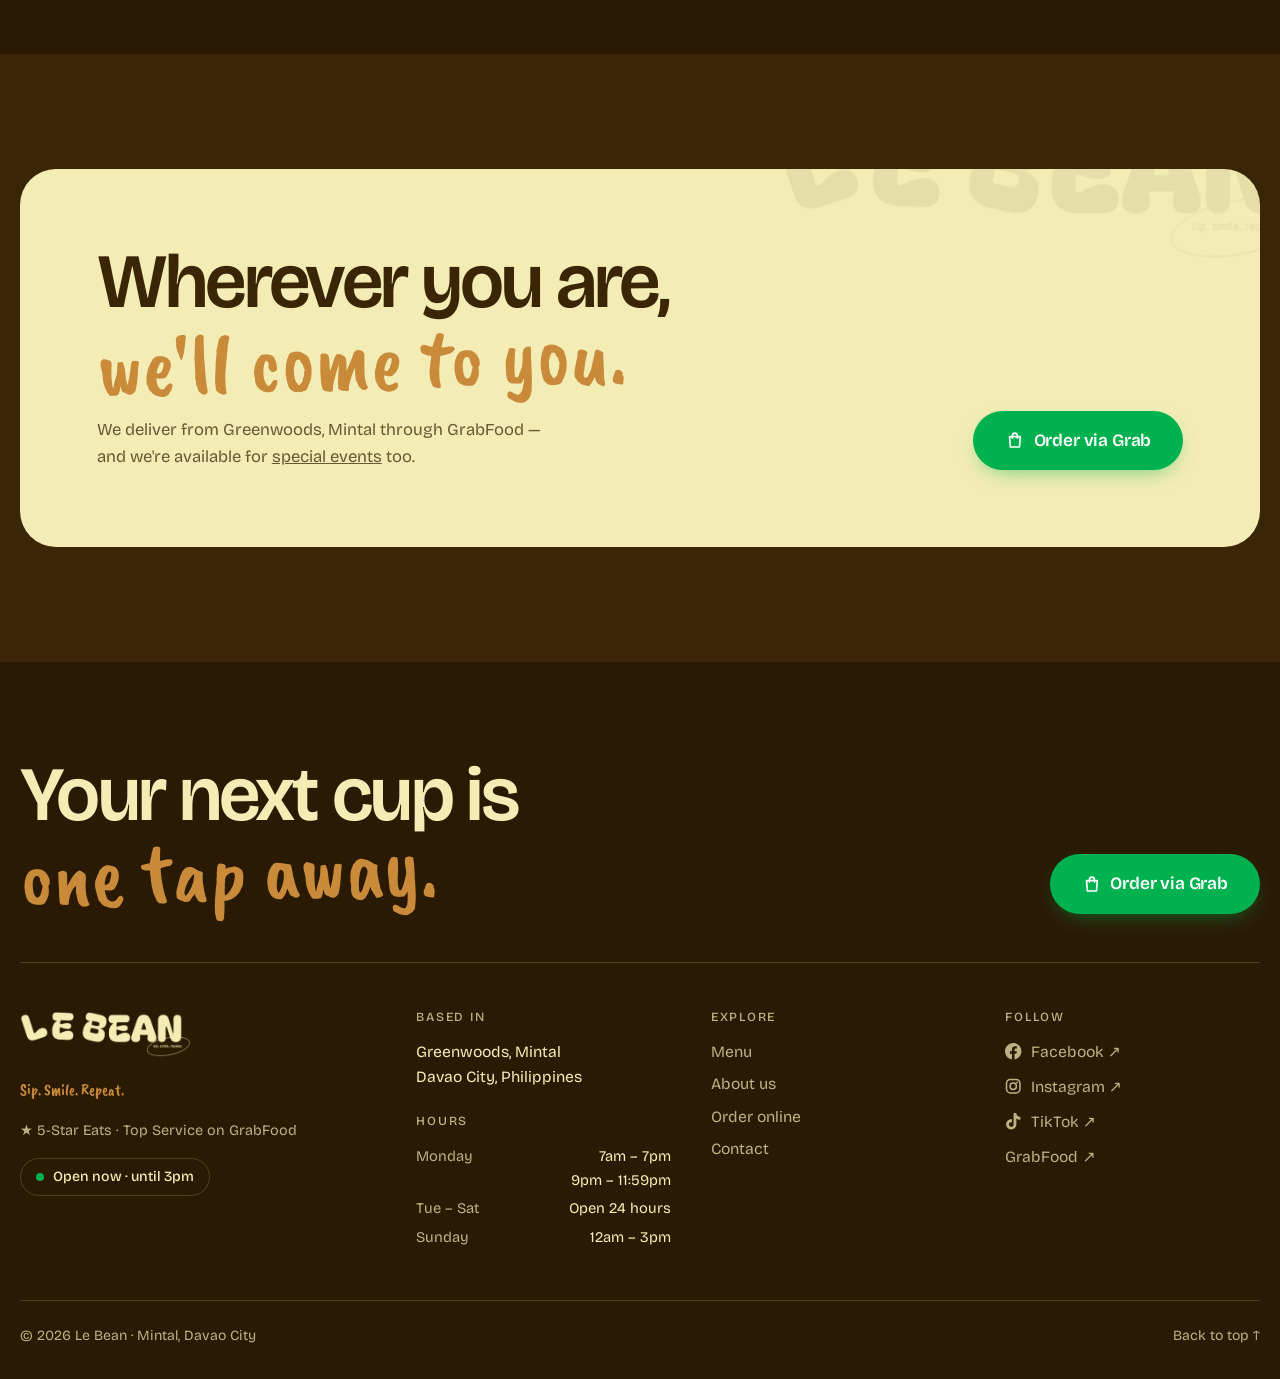
==== commit 5cc9d696: "Add files via upload" ====
--- a/about.html
+++ b/about.html
@@ -1,6 +1,4 @@
-<!DOCTYPE html>
-<html lang="en-PH" class="no-js">
-<head>
+<!DOCTYPE html><html lang="en-PH" class="no-js"><head>
   <meta charset="UTF-8">
   <meta name="viewport" content="width=device-width, initial-scale=1">
   <title>About Us | Le Bean Coffee, Mintal, Davao City</title>
@@ -18,62 +16,93 @@
   <meta property="og:locale" content="en_PH">
   <meta property="og:title" content="About Us | Le Bean Coffee, Mintal, Davao City">
   <meta property="og:description" content="The story and values behind Le Bean, a coffee and comfort food spot in Mintal, Davao City.">
-  <meta property="og:image" content="https://lebean.coffee/images/og-image.jpg">
+  <meta property="og:image" content="https://lebean.coffee/images/og-banner.jpg">
   <meta property="og:image:width" content="1200">
   <meta property="og:image:height" content="630">
-  <meta property="og:image:alt" content="Le Bean iced drinks with rice bowls">
+  <meta property="og:image:alt" content="Le Bean humba rice, iced lattes, and Nutella churro bites. Find us on GrabFood as Le Bean Dvo.">
   <meta name="twitter:card" content="summary_large_image">
   <meta name="twitter:title" content="About Us | Le Bean Coffee, Mintal, Davao City">
   <meta name="twitter:description" content="The story and values behind Le Bean, a coffee and comfort food spot in Mintal, Davao City.">
-  <meta name="twitter:image" content="https://lebean.coffee/images/og-image.jpg">
+  <meta name="twitter:image" content="https://lebean.coffee/images/og-banner.jpg">
   <link rel="icon" href="favicon.svg" type="image/svg+xml">
   <link rel="icon" href="favicon-32.png" sizes="32x32" type="image/png">
   <link rel="apple-touch-icon" href="apple-touch-icon.png">
   <link rel="preconnect" href="https://fonts.googleapis.com">
-  <link rel="preconnect" href="https://fonts.gstatic.com" crossorigin>
-  <link href="https://fonts.googleapis.com/css2?family=Bricolage+Grotesque:opsz,wght@12..96,400;12..96,500;12..96,600;12..96,700&family=Caveat+Brush&family=Caveat:wght@500;600;700&display=swap" rel="stylesheet">
+  <link rel="preconnect" href="https://fonts.gstatic.com" crossorigin="">
+  <link href="https://fonts.googleapis.com/css2?family=Bricolage+Grotesque:opsz,wght@12..96,400;12..96,500;12..96,600;12..96,700&amp;family=Caveat+Brush&amp;family=Caveat:wght@500;600;700&amp;display=swap" rel="stylesheet">
   <link rel="stylesheet" href="css/style.css">
-  <script type="application/ld+json">
-  {
-    "@context": "https://schema.org",
-    "@type": "CafeOrCoffeeShop",
-    "name": "Le Bean",
-    "url": "https://lebean.coffee/",
-    "slogan": "Sip. Smile. Repeat.",
-    "description": "Coffee and comfort food spot in Mintal, Davao City serving lattes, tea refreshers, Filipino rice meals, and snacks. Available on GrabFood.",
-    "servesCuisine": ["Coffee", "Filipino", "Snacks"],
-    "image": "https://lebean.coffee/images/og-image.jpg",
-    "logo": "https://lebean.coffee/images/brand/logo-bean.png",
-    "hasMenu": "https://lebean.coffee/menu.html",
-    "acceptsReservations": false,
-    "areaServed": "Davao City",
-    "potentialAction": {
-      "@type": "OrderAction",
-      "target": "https://food.grab.com/ph/en/restaurant/le-bean-dvo-mintal-delivery/2-C7MWLJEXV2VTGT"
+  <script type="application/ld+json" id="ld-business">
+{
+  "@context": "https://schema.org",
+  "@type": "CafeOrCoffeeShop",
+  "name": "Le Bean",
+  "url": "https://lebean.coffee/",
+  "slogan": "Sip. Smile. Repeat.",
+  "description": "Coffee and comfort food spot in Mintal, Davao City serving lattes, tea refreshers, Filipino rice meals, and snacks. Available on GrabFood.",
+  "servesCuisine": [
+    "Coffee",
+    "Filipino",
+    "Snacks"
+  ],
+  "image": "https://lebean.coffee/images/og-banner.jpg",
+  "logo": "https://lebean.coffee/images/brand/logo-bean.png",
+  "hasMenu": "https://lebean.coffee/menu.html",
+  "acceptsReservations": false,
+  "areaServed": "Davao City",
+  "potentialAction": {
+    "@type": "OrderAction",
+    "target": "https://food.grab.com/ph/en/restaurant/le-bean-dvo-mintal-delivery/2-C7MWLJEXV2VTGT"
+  },
+  "address": {
+    "@type": "PostalAddress",
+    "streetAddress": "Greenwoods, Mintal",
+    "addressLocality": "Davao City",
+    "addressRegion": "Davao del Sur",
+    "addressCountry": "PH"
+  },
+  "openingHoursSpecification": [
+    {
+      "@type": "OpeningHoursSpecification",
+      "dayOfWeek": "Monday",
+      "opens": "07:00",
+      "closes": "19:00"
     },
-    "address": {
-      "@type": "PostalAddress",
-      "streetAddress": "Greenwoods",
-      "addressLocality": "Davao City",
-      "addressRegion": "Davao del Sur",
-      "addressCountry": "PH"
+    {
+      "@type": "OpeningHoursSpecification",
+      "dayOfWeek": "Monday",
+      "opens": "21:00",
+      "closes": "23:59"
     },
-    "openingHoursSpecification": [
-      {"@type": "OpeningHoursSpecification", "dayOfWeek": "Monday", "opens": "07:00", "closes": "19:00"},
-      {"@type": "OpeningHoursSpecification", "dayOfWeek": "Monday", "opens": "21:00", "closes": "23:59"},
-      {"@type": "OpeningHoursSpecification", "dayOfWeek": ["Tuesday", "Wednesday", "Thursday", "Friday", "Saturday"], "opens": "00:00", "closes": "23:59"},
-      {"@type": "OpeningHoursSpecification", "dayOfWeek": "Sunday", "opens": "00:00", "closes": "15:00"}
-    ],
-    "sameAs": [
-      "https://www.facebook.com/lebeandvo",
-      "https://www.instagram.com/lebean.dvo",
-      "https://www.tiktok.com/@lebean.dvo",
-      "https://food.grab.com/ph/en/restaurant/le-bean-dvo-mintal-delivery/2-C7MWLJEXV2VTGT"
-    ]
-  }
+    {
+      "@type": "OpeningHoursSpecification",
+      "dayOfWeek": [
+        "Tuesday",
+        "Wednesday",
+        "Thursday",
+        "Friday",
+        "Saturday"
+      ],
+      "opens": "00:00",
+      "closes": "23:59"
+    },
+    {
+      "@type": "OpeningHoursSpecification",
+      "dayOfWeek": "Sunday",
+      "opens": "00:00",
+      "closes": "15:00"
+    }
+  ],
+  "sameAs": [
+    "https://www.facebook.com/lebeandvo",
+    "https://www.instagram.com/lebean.dvo",
+    "https://www.tiktok.com/@lebean.dvo",
+    "https://food.grab.com/ph/en/restaurant/le-bean-dvo-mintal-delivery/2-C7MWLJEXV2VTGT"
+  ]
+}
   </script>
 </head>
 <body id="top">
+  <div class="announce" data-render="announcement" role="region" aria-label="Announcement" hidden=""></div>
   <header class="site-header">
     <nav class="nav container" aria-label="Main">
       <a class="logo" href="index.html"><img src="images/brand/logo-cream.png" alt="Le Bean — Sip. Smile. Repeat." width="775" height="209"></a>
@@ -84,7 +113,7 @@
         <a href="about.html" aria-current="page">About us</a>
         <a href="contact.html">Contact</a>
         <a class="nav-order" href="order.html"><span>Order now</span><span class="arrow" aria-hidden="true">→</span></a>
-        <div class="nav-social"><a href="https://www.facebook.com/lebeandvo" target="_blank" rel="noopener"><svg class="soc-ico" viewBox="0 0 24 24" aria-hidden="true"><path fill="currentColor" d="M24 12.07C24 5.41 18.63 0 12 0S0 5.4 0 12.07C0 18.1 4.39 23.1 10.13 24v-8.44H7.08v-3.49h3.04V9.41c0-3.02 1.8-4.7 4.54-4.7 1.31 0 2.68.24 2.68.24v2.97h-1.5c-1.5 0-1.96.93-1.96 1.89v2.26h3.32l-.53 3.5h-2.8V24C19.62 23.1 24 18.1 24 12.07"/></svg><span>Facebook</span></a> <a href="https://www.instagram.com/lebean.dvo" target="_blank" rel="noopener"><svg class="soc-ico" viewBox="0 0 24 24" aria-hidden="true"><rect x="2.2" y="2.2" width="19.6" height="19.6" rx="5.6" fill="none" stroke="currentColor" stroke-width="2.2"/><circle cx="12" cy="12" r="4.6" fill="none" stroke="currentColor" stroke-width="2.2"/><circle cx="17.6" cy="6.4" r="1.4" fill="currentColor"/></svg><span>Instagram</span></a> <a href="https://www.tiktok.com/@lebean.dvo" target="_blank" rel="noopener"><svg class="soc-ico" viewBox="0 0 24 24" aria-hidden="true"><path fill="currentColor" d="M12.53.02c1.31-.02 2.61-.01 3.91-.02.08 1.53.63 3.09 1.75 4.17 1.12 1.11 2.7 1.62 4.24 1.79v4.03c-1.44-.05-2.89-.35-4.2-.97-.57-.26-1.1-.59-1.62-.93-.01 2.92.01 5.84-.02 8.75-.08 1.4-.54 2.79-1.35 3.94-1.31 1.92-3.58 3.17-5.91 3.21-1.43.08-2.86-.31-4.08-1.03-2.02-1.19-3.44-3.37-3.65-5.71-.02-.5-.03-1-.01-1.49.18-1.9 1.12-3.72 2.58-4.96 1.66-1.44 3.98-2.13 6.15-1.72.02 1.48-.04 2.96-.04 4.44-.99-.32-2.15-.23-3.02.37-.63.41-1.11 1.04-1.36 1.75-.21.51-.15 1.07-.14 1.61.24 1.64 1.82 3.02 3.5 2.87 1.12-.01 2.19-.66 2.77-1.61.19-.33.4-.67.41-1.06.1-1.79.06-3.57.07-5.36.01-4.03-.01-8.05.02-12.07z"/></svg><span>TikTok</span></a></div>
+        <div class="nav-social"><a href="https://www.facebook.com/lebeandvo" data-href="facebook" target="_blank" rel="noopener"><svg class="soc-ico" viewBox="0 0 24 24" aria-hidden="true"><path fill="currentColor" d="M24 12.07C24 5.41 18.63 0 12 0S0 5.4 0 12.07C0 18.1 4.39 23.1 10.13 24v-8.44H7.08v-3.49h3.04V9.41c0-3.02 1.8-4.7 4.54-4.7 1.31 0 2.68.24 2.68.24v2.97h-1.5c-1.5 0-1.96.93-1.96 1.89v2.26h3.32l-.53 3.5h-2.8V24C19.62 23.1 24 18.1 24 12.07"></path></svg><span>Facebook</span></a> <a href="https://www.instagram.com/lebean.dvo" data-href="instagram" target="_blank" rel="noopener"><svg class="soc-ico" viewBox="0 0 24 24" aria-hidden="true"><rect x="2.2" y="2.2" width="19.6" height="19.6" rx="5.6" fill="none" stroke="currentColor" stroke-width="2.2"></rect><circle cx="12" cy="12" r="4.6" fill="none" stroke="currentColor" stroke-width="2.2"></circle><circle cx="17.6" cy="6.4" r="1.4" fill="currentColor"></circle></svg><span>Instagram</span></a> <a href="https://www.tiktok.com/@lebean.dvo" data-href="tiktok" target="_blank" rel="noopener"><svg class="soc-ico" viewBox="0 0 24 24" aria-hidden="true"><path fill="currentColor" d="M12.53.02c1.31-.02 2.61-.01 3.91-.02.08 1.53.63 3.09 1.75 4.17 1.12 1.11 2.7 1.62 4.24 1.79v4.03c-1.44-.05-2.89-.35-4.2-.97-.57-.26-1.1-.59-1.62-.93-.01 2.92.01 5.84-.02 8.75-.08 1.4-.54 2.79-1.35 3.94-1.31 1.92-3.58 3.17-5.91 3.21-1.43.08-2.86-.31-4.08-1.03-2.02-1.19-3.44-3.37-3.65-5.71-.02-.5-.03-1-.01-1.49.18-1.9 1.12-3.72 2.58-4.96 1.66-1.44 3.98-2.13 6.15-1.72.02 1.48-.04 2.96-.04 4.44-.99-.32-2.15-.23-3.02.37-.63.41-1.11 1.04-1.36 1.75-.21.51-.15 1.07-.14 1.61.24 1.64 1.82 3.02 3.5 2.87 1.12-.01 2.19-.66 2.77-1.61.19-.33.4-.67.41-1.06.1-1.79.06-3.57.07-5.36.01-4.03-.01-8.05.02-12.07z"></path></svg><span>TikTok</span></a></div>
       </div>
     </nav>
   </header>
@@ -93,11 +122,11 @@
     <section class="page-hero">
       <div class="container page-hero-row">
         <div>
-          <p class="label reveal">About us</p>
-          <h1 class="reveal" data-delay="1">Hello, we're <span class="hand">Le Bean.</span></h1>
-          <p class="lead reveal" data-delay="2">A small coffee and comfort food spot in Greenwoods, Mintal, Davao City, built on one simple idea: a good cup can make an ordinary day better.</p>
-        </div>
-        <p class="page-hero-aside reveal" data-delay="3"><span class="hand">Sip. Smile. Repeat.</span>It's our tagline, our routine, and our promise.</p>
+          <p class="label reveal" data-copy="about.label">About us</p>
+          <h1 class="reveal" data-delay="1" data-copy="about.title">Hello, we're <span class="hand">Le Bean.</span></h1>
+          <p class="lead reveal" data-delay="2" data-copy="about.lead">A small coffee and comfort food spot in Greenwoods, Mintal, Davao City, built on one simple idea: a good cup can make an ordinary day better.</p>
+        </div>
+        <p class="page-hero-aside reveal" data-delay="3"><span class="hand" data-copy="about.asideTitle">Sip. Smile. Repeat.</span><span data-copy="about.asideText">It's our tagline, our routine, and our promise.</span></p>
       </div>
     </section>
 
@@ -107,40 +136,40 @@
           <img src="images/photos/coffee-and-rice.webp" alt="Le Bean drinks and rice bowls" width="940" height="738" loading="lazy">
         </div>
         <div class="reveal" data-delay="1">
-          <p class="label reveal"><span class="num">(01)</span>Our story</p>
-          <h2>Small shop, <span class="hand">big heart.</span></h2>
-          <p class="lead">Le Bean started with a simple counter, a coffee machine, and a lot of test lattes. Word spread, regulars kept coming back, and our menu grew to include the Filipino rice meals our neighbours love.</p>
-          <p class="muted">Today, we still make every order the way we did on day one — with a smile.</p>
-          <div style="margin-top:1.6rem"><div class="trust"><span class="trust-badge"><span class="ico" aria-hidden="true">★</span><span><b>5-Star Eats</b> on GrabFood</span></span><span class="trust-badge"><span class="ico" aria-hidden="true">✓</span><span><b>Top Service</b> on GrabFood</span></span></div></div>
+          <p class="label reveal"><span class="num">(01)</span><span data-copy="about.storyLabel">Our story</span></p>
+          <h2 data-copy="about.storyTitle">Small shop, <span class="hand">big heart.</span></h2>
+          <p class="lead" data-copy="about.storyText">Le Bean started with a simple counter, a coffee machine, and a lot of test lattes. Word spread, regulars kept coming back, and our menu grew to include the Filipino rice meals our neighbours love.</p>
+          <p class="muted" data-copy="about.storyText2">Today, we still make every order the way we did on day one — with a smile.</p>
+          <div style="margin-top:1.6rem"><div class="trust"><span class="trust-badge"><span class="ico" aria-hidden="true">★</span><span data-copy="shared.trustRating"><b>5-Star Eats</b> on GrabFood</span></span><span class="trust-badge"><span class="ico" aria-hidden="true">✓</span><span data-copy="shared.trustService"><b>Top Service</b> on GrabFood</span></span></div></div>
         </div>
       </div>
     </section>
 
     <section class="section section--paper">
       <div class="container">
-        <p class="label reveal"><span class="num">(02)</span>What we care about</p>
+        <p class="label reveal"><span class="num">(02)</span><span data-copy="about.valuesLabel">What we care about</span></p>
         <div class="section-head">
-          <h2 class="reveal">Three little <span class="oval">promises</span></h2>
-          <p class="reveal" data-delay="1">The things we never cut corners on, no matter how busy the bar gets.</p>
+          <h2 class="reveal" data-copy="about.valuesTitle">Three little <span class="oval">promises</span></h2>
+          <p class="reveal" data-delay="1" data-copy="about.valuesText">The things we never cut corners on, no matter how busy the bar gets.</p>
         </div>
         <div class="values">
-          <div class="value reveal"><span class="num">(01)</span><h3>Fresh, always</h3><p>Every drink is made to order and every rice meal cooked fresh. Nothing sits around waiting for you.</p></div>
-          <div class="value reveal" data-delay="1"><span class="num">(02)</span><h3>Real, great flavour</h3><p>Proper espresso, real ube, Milo done thick, and Thai tea done right — flavours that taste like home.</p></div>
-          <div class="value reveal" data-delay="2"><span class="num">(03)</span><h3>Service you can count on</h3><p>Rated Top Service on GrabFood — always available, on time, and getting your order right.</p></div>
+          <div class="value reveal"><span class="num">(01)</span><h3 data-copy="about.value1Title">Fresh, always</h3><p data-copy="about.value1Text">Every drink is made to order and every rice meal cooked fresh. Nothing sits around waiting for you.</p></div>
+          <div class="value reveal" data-delay="1"><span class="num">(02)</span><h3 data-copy="about.value2Title">Real, great flavour</h3><p data-copy="about.value2Text">Proper espresso, real ube, Milo done thick, and Thai tea done right — flavours that taste like home.</p></div>
+          <div class="value reveal" data-delay="2"><span class="num">(03)</span><h3 data-copy="about.value3Title">Service you can count on</h3><p data-copy="about.value3Text">Rated Top Service on GrabFood — always available, on time, and getting your order right.</p></div>
         </div>
       </div>
     </section>
 
     <section class="section">
       <div class="container split split--reverse">
-        <div class="about-video reveal"><div class="video-frame"><video data-autoplay muted loop playsinline preload="metadata" poster="videos/reel-1.webp" aria-label="Le Bean drink being made"><source src="videos/reel-1.mp4" type="video/mp4"></video></div></div>
+        <div class="about-video reveal"><div class="video-frame"><video data-autoplay="" muted="" loop="" playsinline="" preload="metadata" poster="videos/reel-1.webp" aria-label="Le Bean drink being made"><source src="videos/reel-1.mp4" type="video/mp4"></video></div></div>
         <div class="reveal" data-delay="1">
-          <p class="label reveal"><span class="num">(03)</span>At the bar</p>
-          <h2>Careful hands, <span class="hand">happy smiles.</span></h2>
-          <p class="lead">Every cup gets our full attention, from the first pour to the final drizzle — then it's packed with care so it arrives just as good through GrabFood.</p>
+          <p class="label reveal"><span class="num">(03)</span><span data-copy="about.barLabel">At the bar</span></p>
+          <h2 data-copy="about.barTitle">Careful hands, <span class="hand">happy smiles.</span></h2>
+          <p class="lead" data-copy="about.barText">Every cup gets our full attention, from the first pour to the final drizzle — then it's packed with care so it arrives just as good through GrabFood.</p>
           <div class="btn-row">
             <a class="btn btn--cream" href="menu.html">See the menu <span class="arrow">→</span></a>
-            <a class="btn btn--line" href="https://www.tiktok.com/@lebean.dvo" target="_blank" rel="noopener"><svg class="soc-ico" viewBox="0 0 24 24" aria-hidden="true"><path fill="currentColor" d="M12.53.02c1.31-.02 2.61-.01 3.91-.02.08 1.53.63 3.09 1.75 4.17 1.12 1.11 2.7 1.62 4.24 1.79v4.03c-1.44-.05-2.89-.35-4.2-.97-.57-.26-1.1-.59-1.62-.93-.01 2.92.01 5.84-.02 8.75-.08 1.4-.54 2.79-1.35 3.94-1.31 1.92-3.58 3.17-5.91 3.21-1.43.08-2.86-.31-4.08-1.03-2.02-1.19-3.44-3.37-3.65-5.71-.02-.5-.03-1-.01-1.49.18-1.9 1.12-3.72 2.58-4.96 1.66-1.44 3.98-2.13 6.15-1.72.02 1.48-.04 2.96-.04 4.44-.99-.32-2.15-.23-3.02.37-.63.41-1.11 1.04-1.36 1.75-.21.51-.15 1.07-.14 1.61.24 1.64 1.82 3.02 3.5 2.87 1.12-.01 2.19-.66 2.77-1.61.19-.33.4-.67.41-1.06.1-1.79.06-3.57.07-5.36.01-4.03-.01-8.05.02-12.07z"/></svg>Watch on TikTok ↗</a>
+            <a class="btn btn--line" href="https://www.tiktok.com/@lebean.dvo" data-href="tiktok" target="_blank" rel="noopener"><svg class="soc-ico" viewBox="0 0 24 24" aria-hidden="true"><path fill="currentColor" d="M12.53.02c1.31-.02 2.61-.01 3.91-.02.08 1.53.63 3.09 1.75 4.17 1.12 1.11 2.7 1.62 4.24 1.79v4.03c-1.44-.05-2.89-.35-4.2-.97-.57-.26-1.1-.59-1.62-.93-.01 2.92.01 5.84-.02 8.75-.08 1.4-.54 2.79-1.35 3.94-1.31 1.92-3.58 3.17-5.91 3.21-1.43.08-2.86-.31-4.08-1.03-2.02-1.19-3.44-3.37-3.65-5.71-.02-.5-.03-1-.01-1.49.18-1.9 1.12-3.72 2.58-4.96 1.66-1.44 3.98-2.13 6.15-1.72.02 1.48-.04 2.96-.04 4.44-.99-.32-2.15-.23-3.02.37-.63.41-1.11 1.04-1.36 1.75-.21.51-.15 1.07-.14 1.61.24 1.64 1.82 3.02 3.5 2.87 1.12-.01 2.19-.66 2.77-1.61.19-.33.4-.67.41-1.06.1-1.79.06-3.57.07-5.36.01-4.03-.01-8.05.02-12.07z"></path></svg>Watch on TikTok ↗</a>
           </div>
         </div>
       </div>
@@ -148,8 +177,8 @@
 
     <section class="section section--deep">
       <div class="container quote reveal">
-        <blockquote>“Coffee should make your day lighter. That's the whole job.”</blockquote>
-        <cite>— The Le Bean team</cite>
+        <blockquote data-copy="about.quote">“Coffee should make your day lighter. That's the whole job.”</blockquote>
+        <cite data-copy="about.quoteBy">— The Le Bean team</cite>
       </div>
     </section>
 
@@ -158,11 +187,11 @@
         <div class="cta reveal">
           <img class="cta-mark" src="images/brand/logo-bean.png" alt="" aria-hidden="true">
           <div>
-            <h2>Come by, <span class="hand">or let us come to you.</span></h2>
-            <p>We're in Greenwoods, Mintal — on GrabFood whenever you can't make it, and available for <a href='index.html#events' style='color:inherit'>special events</a> too.</p>
+            <h2 data-copy="about.ctaTitle">Wherever you are, <span class="hand">we'll come to you.</span></h2>
+            <p data-copy="about.ctaText">We deliver from Greenwoods, Mintal through GrabFood — and we're available for <a href="index.html#events">special events</a> too.</p>
           </div>
           <div class="btn-row">
-            <a class="btn-grab btn-grab--lg" href="https://food.grab.com/ph/en/restaurant/le-bean-dvo-mintal-delivery/2-C7MWLJEXV2VTGT" target="_blank" rel="noopener"><svg class="grab-ico" viewBox="0 0 24 24" aria-hidden="true"><path d="M5.5 8h13l-1 12.5h-11L5.5 8Z"/><path d="M9 10V6.8a3 3 0 0 1 6 0V10"/></svg><span>Order via Grab</span></a>
+            <a class="btn-grab btn-grab--lg" href="https://food.grab.com/ph/en/restaurant/le-bean-dvo-mintal-delivery/2-C7MWLJEXV2VTGT" data-href="grab" target="_blank" rel="noopener"><svg class="grab-ico" viewBox="0 0 24 24" aria-hidden="true"><path d="M5.5 8h13l-1 12.5h-11L5.5 8Z"></path><path d="M9 10V6.8a3 3 0 0 1 6 0V10"></path></svg><span>Order via Grab</span></a>
           </div>
         </div>
       </div>
@@ -172,23 +201,23 @@
   <footer class="site-footer">
     <div class="container">
       <div class="footer-top">
-        <h2>Your next cup is<br><span class="hand">one tap away.</span></h2>
+        <h2 data-copy="footer.title">Your next cup is<br><span class="hand">one tap away.</span></h2>
         <div class="btn-row">
-          <a class="btn-grab btn-grab--lg" href="https://food.grab.com/ph/en/restaurant/le-bean-dvo-mintal-delivery/2-C7MWLJEXV2VTGT" target="_blank" rel="noopener"><svg class="grab-ico" viewBox="0 0 24 24" aria-hidden="true"><path d="M5.5 8h13l-1 12.5h-11L5.5 8Z"/><path d="M9 10V6.8a3 3 0 0 1 6 0V10"/></svg><span>Order via Grab</span></a>
+          <a class="btn-grab btn-grab--lg" href="https://food.grab.com/ph/en/restaurant/le-bean-dvo-mintal-delivery/2-C7MWLJEXV2VTGT" data-href="grab" target="_blank" rel="noopener"><svg class="grab-ico" viewBox="0 0 24 24" aria-hidden="true"><path d="M5.5 8h13l-1 12.5h-11L5.5 8Z"></path><path d="M9 10V6.8a3 3 0 0 1 6 0V10"></path></svg><span>Order via Grab</span></a>
         </div>
       </div>
       <div class="footer-grid">
         <div>
           <a class="logo" href="index.html"><img src="images/brand/logo-cream.png" alt="Le Bean" width="775" height="209" loading="lazy"></a>
-          <p class="footer-tag">Sip. Smile. Repeat.</p>
-          <p class="muted" style="font-size:.9rem;margin-bottom:1rem">★ 5-Star Eats · Top Service on GrabFood</p>
+          <p class="footer-tag" data-copy="footer.tagline">Sip. Smile. Repeat.</p>
+          <p class="muted" style="font-size:.9rem;margin-bottom:1rem" data-copy="footer.recognition">★ 5-Star Eats · Top Service on GrabFood</p>
           <span class="open-status"></span>
         </div>
         <div>
-          <h4>Visit</h4>
-          <p><a href="https://www.google.com/maps/search/?api=1&query=Mintal%2C+Davao+City" target="_blank" rel="noopener" style="text-decoration:none">Greenwoods, Mintal<br>Davao City, Philippines ↗</a></p>
+          <h4>Based in</h4>
+          <p><span data-render="address">Greenwoods, Mintal<br>Davao City, Philippines</span></p>
           <h4 style="margin-top:1.6rem">Hours</h4>
-          <table class="hours"><tr><td>Monday</td><td>7am – 7pm<br>9pm – 11:59pm</td></tr><tr><td>Tue – Sat</td><td>Open 24 hours</td></tr><tr><td>Sunday</td><td>12am – 3pm</td></tr></table>
+          <table class="hours" data-render="hours"><tbody><tr><td>Monday</td><td>7am – 7pm<br>9pm – 11:59pm</td></tr><tr><td>Tue – Sat</td><td>Open 24 hours</td></tr><tr><td>Sunday</td><td>12am – 3pm</td></tr></tbody></table>
         </div>
         <div>
           <h4>Explore</h4>
@@ -202,20 +231,22 @@
         <div>
           <h4>Follow</h4>
           <ul class="footer-links">
-            <li><a class="soc-link" href="https://www.facebook.com/lebeandvo" target="_blank" rel="noopener"><svg class="soc-ico" viewBox="0 0 24 24" aria-hidden="true"><path fill="currentColor" d="M24 12.07C24 5.41 18.63 0 12 0S0 5.4 0 12.07C0 18.1 4.39 23.1 10.13 24v-8.44H7.08v-3.49h3.04V9.41c0-3.02 1.8-4.7 4.54-4.7 1.31 0 2.68.24 2.68.24v2.97h-1.5c-1.5 0-1.96.93-1.96 1.89v2.26h3.32l-.53 3.5h-2.8V24C19.62 23.1 24 18.1 24 12.07"/></svg><span>Facebook ↗</span></a></li>
-            <li><a class="soc-link" href="https://www.instagram.com/lebean.dvo" target="_blank" rel="noopener"><svg class="soc-ico" viewBox="0 0 24 24" aria-hidden="true"><rect x="2.2" y="2.2" width="19.6" height="19.6" rx="5.6" fill="none" stroke="currentColor" stroke-width="2.2"/><circle cx="12" cy="12" r="4.6" fill="none" stroke="currentColor" stroke-width="2.2"/><circle cx="17.6" cy="6.4" r="1.4" fill="currentColor"/></svg><span>Instagram ↗</span></a></li>
-            <li><a class="soc-link" href="https://www.tiktok.com/@lebean.dvo" target="_blank" rel="noopener"><svg class="soc-ico" viewBox="0 0 24 24" aria-hidden="true"><path fill="currentColor" d="M12.53.02c1.31-.02 2.61-.01 3.91-.02.08 1.53.63 3.09 1.75 4.17 1.12 1.11 2.7 1.62 4.24 1.79v4.03c-1.44-.05-2.89-.35-4.2-.97-.57-.26-1.1-.59-1.62-.93-.01 2.92.01 5.84-.02 8.75-.08 1.4-.54 2.79-1.35 3.94-1.31 1.92-3.58 3.17-5.91 3.21-1.43.08-2.86-.31-4.08-1.03-2.02-1.19-3.44-3.37-3.65-5.71-.02-.5-.03-1-.01-1.49.18-1.9 1.12-3.72 2.58-4.96 1.66-1.44 3.98-2.13 6.15-1.72.02 1.48-.04 2.96-.04 4.44-.99-.32-2.15-.23-3.02.37-.63.41-1.11 1.04-1.36 1.75-.21.51-.15 1.07-.14 1.61.24 1.64 1.82 3.02 3.5 2.87 1.12-.01 2.19-.66 2.77-1.61.19-.33.4-.67.41-1.06.1-1.79.06-3.57.07-5.36.01-4.03-.01-8.05.02-12.07z"/></svg><span>TikTok ↗</span></a></li>
-            <li><a href="https://food.grab.com/ph/en/restaurant/le-bean-dvo-mintal-delivery/2-C7MWLJEXV2VTGT" target="_blank" rel="noopener">GrabFood ↗</a></li>
+            <li><a class="soc-link" href="https://www.facebook.com/lebeandvo" data-href="facebook" target="_blank" rel="noopener"><svg class="soc-ico" viewBox="0 0 24 24" aria-hidden="true"><path fill="currentColor" d="M24 12.07C24 5.41 18.63 0 12 0S0 5.4 0 12.07C0 18.1 4.39 23.1 10.13 24v-8.44H7.08v-3.49h3.04V9.41c0-3.02 1.8-4.7 4.54-4.7 1.31 0 2.68.24 2.68.24v2.97h-1.5c-1.5 0-1.96.93-1.96 1.89v2.26h3.32l-.53 3.5h-2.8V24C19.62 23.1 24 18.1 24 12.07"></path></svg><span>Facebook ↗</span></a></li>
+            <li><a class="soc-link" href="https://www.instagram.com/lebean.dvo" data-href="instagram" target="_blank" rel="noopener"><svg class="soc-ico" viewBox="0 0 24 24" aria-hidden="true"><rect x="2.2" y="2.2" width="19.6" height="19.6" rx="5.6" fill="none" stroke="currentColor" stroke-width="2.2"></rect><circle cx="12" cy="12" r="4.6" fill="none" stroke="currentColor" stroke-width="2.2"></circle><circle cx="17.6" cy="6.4" r="1.4" fill="currentColor"></circle></svg><span>Instagram ↗</span></a></li>
+            <li><a class="soc-link" href="https://www.tiktok.com/@lebean.dvo" data-href="tiktok" target="_blank" rel="noopener"><svg class="soc-ico" viewBox="0 0 24 24" aria-hidden="true"><path fill="currentColor" d="M12.53.02c1.31-.02 2.61-.01 3.91-.02.08 1.53.63 3.09 1.75 4.17 1.12 1.11 2.7 1.62 4.24 1.79v4.03c-1.44-.05-2.89-.35-4.2-.97-.57-.26-1.1-.59-1.62-.93-.01 2.92.01 5.84-.02 8.75-.08 1.4-.54 2.79-1.35 3.94-1.31 1.92-3.58 3.17-5.91 3.21-1.43.08-2.86-.31-4.08-1.03-2.02-1.19-3.44-3.37-3.65-5.71-.02-.5-.03-1-.01-1.49.18-1.9 1.12-3.72 2.58-4.96 1.66-1.44 3.98-2.13 6.15-1.72.02 1.48-.04 2.96-.04 4.44-.99-.32-2.15-.23-3.02.37-.63.41-1.11 1.04-1.36 1.75-.21.51-.15 1.07-.14 1.61.24 1.64 1.82 3.02 3.5 2.87 1.12-.01 2.19-.66 2.77-1.61.19-.33.4-.67.41-1.06.1-1.79.06-3.57.07-5.36.01-4.03-.01-8.05.02-12.07z"></path></svg><span>TikTok ↗</span></a></li>
+            <li><a href="https://food.grab.com/ph/en/restaurant/le-bean-dvo-mintal-delivery/2-C7MWLJEXV2VTGT" data-href="grab" target="_blank" rel="noopener">GrabFood ↗</a></li>
           </ul>
         </div>
       </div>
       <div class="footer-bottom">
-        <span>© <span data-year>2026</span> Le Bean · Mintal, Davao City</span>
+        <span>© <span data-year="">2026</span> Le Bean · Mintal, Davao City</span>
         <a href="#top">Back to top ↑</a>
       </div>
     </div>
   </footer>
 
+  <script src="config.js"></script>
   <script src="js/main.js"></script>
-</body>
-</html>
+
+
+</body></html>
--- a/css/style.css
+++ b/css/style.css
@@ -0,0 +1,1216 @@
+/* =========================================================
+   LE BEAN — Sip. Smile. Repeat.
+   One stylesheet for the whole site.
+   ========================================================= */
+
+:root {
+  /* Brand */
+  --bean: #3b2507;
+  --bean-deep: #2a1a04;
+  --bean-2: #4a300d;
+  --cream: #f3edb5;
+  --paper: #f7f2d8;
+  --card: #fffdf3;
+  --caramel: #c98b3a;
+  --grab: #00b14f;
+  --grab-dark: #00913f;
+
+  --ink-soft: rgba(243, 237, 181, 0.72);
+  --line: rgba(243, 237, 181, 0.18);
+  --line-dark: rgba(59, 37, 7, 0.16);
+
+  --sans: "Bricolage Grotesque", system-ui, -apple-system, "Segoe UI", sans-serif;
+  --hand: "Caveat Brush", "Caveat", "Segoe Print", "Bradley Hand", cursive;
+  --note: "Caveat", "Segoe Print", "Bradley Hand", cursive;
+
+  --r-lg: 28px;
+  --r-md: 20px;
+  --r-sm: 14px;
+  --nav-h: 76px;
+  --ease: cubic-bezier(0.22, 0.8, 0.2, 1);
+}
+
+/* ---------- Reset & base ---------- */
+*, *::before, *::after { box-sizing: border-box; margin: 0; padding: 0; }
+html { scroll-behavior: smooth; }
+body {
+  font-family: var(--sans);
+  background: var(--bean);
+  color: var(--cream);
+  line-height: 1.6;
+  font-size: 1.04rem;
+  overflow-x: hidden;
+  -webkit-font-smoothing: antialiased;
+  font-optical-sizing: auto;
+}
+/* fine paper grain */
+body::after {
+  content: "";
+  position: fixed;
+  inset: 0;
+  pointer-events: none;
+  z-index: 300;
+  opacity: 0.05;
+  background-image: url("data:image/svg+xml,%3Csvg xmlns='http://www.w3.org/2000/svg' width='160' height='160'%3E%3Cfilter id='n'%3E%3CfeTurbulence type='fractalNoise' baseFrequency='.9' numOctaves='3' stitchTiles='stitch'/%3E%3C/filter%3E%3Crect width='100%25' height='100%25' filter='url(%23n)'/%3E%3C/svg%3E");
+}
+img, video { max-width: 100%; display: block; }
+main { overflow-x: clip; }
+a { color: inherit; }
+button { font: inherit; color: inherit; }
+::selection { background: var(--caramel); color: var(--bean); }
+:focus-visible { outline: 2px solid var(--caramel); outline-offset: 3px; }
+
+.container { width: min(1240px, 100% - 40px); margin-inline: auto; }
+
+h1, h2, h3, h4 {
+  font-family: var(--sans);
+  font-weight: 600;
+  letter-spacing: -0.035em;
+  line-height: 0.98;
+}
+.hand { font-family: var(--hand); font-weight: 400; letter-spacing: 0; font-size: 1.12em; line-height: 0.9; }
+.muted { color: var(--ink-soft); }
+.section--paper .muted { color: rgba(59, 37, 7, 0.68); }
+
+/* section label: "(01) Favourites" */
+.label {
+  display: inline-flex;
+  align-items: center;
+  gap: 0.75rem;
+  font-size: 0.8rem;
+  font-weight: 500;
+  letter-spacing: 0.14em;
+  text-transform: uppercase;
+  margin-bottom: 1.4rem;
+}
+.label .num { font-family: var(--hand); font-size: 1.15rem; letter-spacing: 0; text-transform: none; color: var(--caramel); }
+.label::after { content: ""; width: 48px; height: 1px; background: currentColor; opacity: 0.5; }
+
+.lead { font-size: clamp(1.08rem, 1.4vw, 1.22rem); max-width: 44ch; color: var(--ink-soft); }
+.section--paper .lead { color: rgba(59, 37, 7, 0.75); }
+
+/* ---------- Buttons ---------- */
+.btn {
+  display: inline-flex;
+  align-items: center;
+  justify-content: center;
+  gap: 0.6rem;
+  min-height: 52px;
+  padding: 0.85rem 1.5rem;
+  border-radius: 999px;
+  border: 1px solid transparent;
+  font-weight: 600;
+  font-size: 1rem;
+  letter-spacing: -0.01em;
+  text-decoration: none;
+  cursor: pointer;
+  white-space: nowrap;
+  transition: background 0.25s, color 0.25s, border-color 0.25s, transform 0.25s var(--ease);
+}
+.btn .arrow { transition: transform 0.25s var(--ease); }
+.btn:hover .arrow { transform: translateX(4px); }
+.btn--line { border-color: var(--line); color: var(--cream); }
+.btn--line:hover { border-color: var(--cream); background: rgba(243, 237, 181, 0.06); }
+.btn--cream { background: var(--cream); color: var(--bean); }
+.btn--cream:hover { background: #fff8c9; }
+.btn--bean { background: var(--bean); color: var(--cream); }
+.btn--bean:hover { background: var(--bean-deep); }
+.btn--line-bean { border-color: rgba(59, 37, 7, 0.3); color: var(--bean); }
+.btn--line-bean:hover { border-color: var(--bean); }
+.btn-row { display: flex; flex-wrap: wrap; gap: 0.8rem; }
+
+/* Grab-green order button */
+.btn-grab {
+  display: inline-flex;
+  align-items: center;
+  justify-content: center;
+  gap: 0.55rem;
+  min-height: 52px;
+  padding: 0.85rem 1.5rem;
+  border-radius: 999px;
+  background: var(--grab);
+  color: #fff;
+  font-weight: 600;
+  letter-spacing: -0.01em;
+  text-decoration: none;
+  white-space: nowrap;
+  box-shadow: 0 8px 22px -10px rgba(0, 177, 79, 0.7);
+  transition: background 0.2s, transform 0.25s var(--ease), box-shadow 0.25s var(--ease);
+}
+.btn-grab:hover { background: var(--grab-dark); transform: translateY(-2px); box-shadow: 0 12px 26px -10px rgba(0, 177, 79, 0.8); }
+.btn-grab:active { transform: translateY(0); }
+.grab-ico { width: 1.15em; height: 1.15em; flex-shrink: 0; fill: none; stroke: currentColor; stroke-width: 2; stroke-linejoin: round; stroke-linecap: round; }
+.btn-grab--block { display: flex; width: 100%; min-height: 44px; padding: 0.65rem 1rem; font-size: 0.92rem; box-shadow: none; }
+.btn-grab--lg { min-height: 58px; padding: 1rem 2rem; font-size: 1.08rem; }
+
+/* ---------- Header / nav ---------- */
+.site-header {
+  position: sticky;
+  top: 0;
+  z-index: 100;
+  border-bottom: 1px solid var(--line);
+}
+/* blur lives on a pseudo-element: a backdrop-filter on the header itself
+   would trap the full-screen mobile menu inside the header's box */
+.site-header::before {
+  content: "";
+  position: absolute;
+  inset: 0;
+  z-index: -1;
+  background: rgba(59, 37, 7, 0.86);
+  backdrop-filter: blur(14px) saturate(1.2);
+  -webkit-backdrop-filter: blur(14px) saturate(1.2);
+}
+.nav { display: flex; align-items: center; justify-content: space-between; height: var(--nav-h); gap: 1.5rem; }
+.logo { display: inline-flex; align-items: center; flex-shrink: 0; }
+.logo img { height: 40px; width: auto; }
+.nav-links { display: flex; align-items: center; gap: 0.2rem; }
+.nav-links a:not(.nav-order) {
+  position: relative;
+  text-decoration: none;
+  font-weight: 500;
+  font-size: 0.98rem;
+  padding: 0.5rem 0.9rem;
+  color: var(--ink-soft);
+  transition: color 0.2s;
+}
+.nav-links a:not(.nav-order):hover, .nav-links a[aria-current="page"] { color: var(--cream); }
+.nav-links a[aria-current="page"]::after {
+  content: "";
+  position: absolute;
+  left: 50%; bottom: 0.1rem;
+  width: 5px; height: 5px;
+  border-radius: 50%;
+  background: var(--caramel);
+  transform: translateX(-50%);
+}
+
+
+.nav-toggle {
+  display: none;
+  width: 46px; height: 46px;
+  border-radius: 50%;
+  border: 1px solid var(--line);
+  background: transparent;
+  cursor: pointer;
+  position: relative;
+  z-index: 120;
+}
+.nav-toggle span {
+  position: absolute;
+  left: 13px; right: 13px;
+  height: 1.5px;
+  background: var(--cream);
+  transition: transform 0.3s var(--ease), top 0.3s var(--ease);
+}
+.nav-toggle span:first-child { top: 19px; }
+.nav-toggle span:last-child { top: 26px; }
+.nav-open .nav-toggle span:first-child { top: 22px; transform: rotate(45deg); }
+.nav-open .nav-toggle span:last-child { top: 22px; transform: rotate(-45deg); }
+
+/* ---------- Sections ---------- */
+.section { padding: clamp(4.5rem, 9vw, 8rem) 0; position: relative; }
+.section--paper { background: var(--paper); color: var(--bean); }
+.section--deep { background: var(--bean-deep); }
+.section--tight { padding-top: 0; }
+.section-head {
+  display: grid;
+  grid-template-columns: 1.2fr 0.8fr;
+  align-items: end;
+  gap: 1.5rem 4rem;
+  margin-bottom: clamp(2.5rem, 5vw, 4rem);
+}
+.section-head h2 { font-size: clamp(2.4rem, 5.6vw, 4.6rem); }
+.section-head h2 .hand, .split h2 .hand { color: var(--caramel); }
+.section-head p { max-width: 40ch; justify-self: end; color: var(--ink-soft); }
+.section--paper .section-head p { color: rgba(59, 37, 7, 0.72); }
+
+/* ---------- Hero (home) ---------- */
+.hero { padding: clamp(2.5rem, 6vw, 4.5rem) 0 clamp(3rem, 6vw, 5rem); }
+.hero-grid { display: grid; grid-template-columns: 1.25fr 0.75fr; gap: clamp(2rem, 5vw, 5rem); align-items: center; }
+.hero-title { font-size: clamp(3.8rem, 10.5vw, 9.4rem); line-height: 0.88; margin-bottom: 2rem; }
+.hero-title .row {
+  display: flex;
+  align-items: center;
+  justify-content: space-between;
+  gap: 1rem;
+  border-bottom: 1px solid var(--line);
+  padding: 0.1em 0 0.08em;
+}
+.hero-title .row:first-child { border-top: 1px solid var(--line); }
+.hero-title .hand { color: var(--caramel); font-size: 1.1em; letter-spacing: -0.02em; line-height: 0.85; }
+.hero-title .note {
+  font-family: var(--sans);
+  font-size: clamp(0.72rem, 0.9vw, 0.85rem);
+  font-weight: 500;
+  letter-spacing: 0.12em;
+  text-transform: uppercase;
+  color: var(--ink-soft);
+  text-align: right;
+  line-height: 1.4;
+  max-width: 15ch;
+}
+.hero .lead { margin-bottom: 2rem; }
+.hero-media { position: relative; justify-self: end; width: 100%; max-width: 400px; }
+.video-frame {
+  position: relative;
+  border-radius: var(--r-lg);
+  overflow: hidden;
+  aspect-ratio: 9 / 16;
+  background: var(--bean-2);
+  box-shadow: 0 40px 80px -30px rgba(0, 0, 0, 0.6);
+}
+.video-frame video { width: 100%; height: 100%; object-fit: cover; }
+.hero-media .video-frame { aspect-ratio: 4 / 6; }
+.float-tag {
+  position: absolute;
+  left: -2.2rem; bottom: 2.2rem;
+  display: flex;
+  align-items: center;
+  gap: 0.75rem;
+  background: var(--cream);
+  color: var(--bean);
+  padding: 0.75rem 1.2rem 0.75rem 0.95rem;
+  border-radius: 999px;
+  font-weight: 600;
+  font-size: 0.92rem;
+  line-height: 1.25;
+  box-shadow: 0 18px 40px -16px rgba(0, 0, 0, 0.5);
+}
+.float-tag .dot { width: 10px; height: 10px; border-radius: 50%; background: var(--grab); box-shadow: 0 0 0 4px rgba(0, 177, 79, 0.18); flex-shrink: 0; }
+.float-tag small { display: block; font-weight: 400; opacity: 0.7; font-size: 0.78rem; }
+
+/* facts strip */
+.facts { display: grid; grid-template-columns: repeat(3, 1fr); border-top: 1px solid var(--line); margin-top: clamp(3rem, 6vw, 4.5rem); }
+.fact { padding: 1.6rem 1.5rem 0 0; }
+.fact + .fact { padding-left: 1.5rem; border-left: 1px solid var(--line); }
+.fact b { display: block; font-size: clamp(1.6rem, 2.8vw, 2.2rem); font-weight: 600; letter-spacing: -0.03em; line-height: 1.15; }
+.fact b .hand { color: var(--caramel); }
+.fact > span { color: var(--ink-soft); font-size: 0.95rem; }
+
+/* ---------- Marquee ---------- */
+.marquee { background: var(--bean-deep); border-block: 1px solid var(--line); overflow: hidden; padding: 1.3rem 0; }
+.marquee-track { display: flex; width: max-content; animation: marquee 40s linear infinite; }
+.marquee:hover .marquee-track { animation-play-state: paused; }
+.marquee-track span {
+  display: inline-flex;
+  align-items: center;
+  gap: 2.2rem;
+  padding-right: 2.2rem;
+  font-family: var(--hand);
+  font-size: clamp(1.7rem, 3.4vw, 2.6rem);
+  white-space: nowrap;
+}
+.marquee-track span::after { content: "✦"; font-family: var(--sans); font-style: normal; font-size: 0.5em; color: var(--caramel); }
+@keyframes marquee { to { transform: translateX(-50%); } }
+
+/* ---------- Product cards ---------- */
+.cards { display: grid; grid-template-columns: repeat(4, 1fr); gap: 1.25rem; }
+.card, .dish {
+  display: flex;
+  flex-direction: column;
+  background: var(--card);
+  color: var(--bean);
+  border-radius: var(--r-lg);
+  padding: 10px;
+  border: 1px solid var(--line-dark);
+  transition: transform 0.45s var(--ease), box-shadow 0.45s var(--ease);
+}
+.card:hover, .dish:hover { transform: translateY(-6px); box-shadow: 0 30px 50px -28px rgba(42, 26, 4, 0.55); }
+.dish-img { position: relative; background: #fff; border-radius: var(--r-md); overflow: hidden; aspect-ratio: 1; }
+.dish-img img { width: 100%; height: 100%; object-fit: contain; transition: transform 0.6s var(--ease); }
+.card:hover .dish-img img, .dish:hover .dish-img img { transform: scale(1.06); }
+.tag {
+  position: absolute;
+  top: 12px; left: 12px;
+  background: var(--bean);
+  color: var(--cream);
+  font-size: 0.7rem;
+  font-weight: 600;
+  letter-spacing: 0.1em;
+  text-transform: uppercase;
+  padding: 0.35rem 0.7rem;
+  border-radius: 999px;
+}
+.card-body { flex: 1; padding: 1rem 0.5rem 1rem; }
+.card h3, .dish h3 { font-size: 1.22rem; letter-spacing: -0.025em; line-height: 1.15; }
+.card .cat { display: block; font-family: var(--hand); font-size: 1.02rem; color: var(--caramel); margin-top: 0.2rem; }
+
+/* ---------- Split / feature ---------- */
+.split { display: grid; grid-template-columns: 1fr 1fr; gap: clamp(2.5rem, 6vw, 6rem); align-items: center; }
+.split--reverse > :first-child { order: 2; }
+.split h2 { font-size: clamp(2.4rem, 5vw, 4.2rem); margin-bottom: 1.4rem; }
+.split p + p { margin-top: 1rem; }
+.split .btn-row { margin-top: 2rem; }
+.photo { position: relative; border-radius: var(--r-lg); overflow: hidden; }
+.photo img { width: 100%; height: 100%; object-fit: cover; }
+.photo-caption {
+  position: absolute;
+  left: 1rem; bottom: 1rem;
+  background: rgba(42, 26, 4, 0.72);
+  backdrop-filter: blur(8px);
+  -webkit-backdrop-filter: blur(8px);
+  color: var(--cream);
+  padding: 0.5rem 0.95rem;
+  border-radius: 999px;
+  font-size: 0.85rem;
+}
+.checklist { list-style: none; margin-top: 1.6rem; display: grid; gap: 0.7rem; }
+.checklist li { display: flex; gap: 0.8rem; align-items: baseline; padding-bottom: 0.7rem; border-bottom: 1px solid var(--line-dark); }
+.checklist li::before { content: "✦"; color: var(--caramel); font-size: 0.8rem; }
+.section:not(.section--paper) .checklist li { border-color: var(--line); }
+
+/* ---------- Reels ---------- */
+.reels { display: grid; grid-template-columns: repeat(4, 1fr); gap: 1.25rem; align-items: start; }
+.reel .video-frame { border-radius: var(--r-md); box-shadow: none; }
+.reel figcaption { display: flex; justify-content: space-between; align-items: baseline; gap: 1rem; padding-top: 0.9rem; font-size: 0.9rem; }
+.reel figcaption .hand { font-size: 1.3rem; line-height: 1.1; }
+.reel figcaption span:last-child { color: var(--ink-soft); white-space: nowrap; }
+.reels-foot { margin-top: 3rem; display: flex; justify-content: space-between; align-items: center; flex-wrap: wrap; gap: 1rem; border-top: 1px solid var(--line); padding-top: 1.5rem; }
+@media (min-width: 961px) {
+  .reel:nth-child(even) { margin-top: 3rem; }
+}
+
+/* ---------- Ritual (Sip / Smile / Repeat) ---------- */
+.ritual { display: grid; grid-template-columns: repeat(3, 1fr); border-top: 1px solid var(--line-dark); }
+.ritual > div { padding: 2rem 2rem 0 0; }
+.ritual > div + div { padding-left: 2rem; border-left: 1px solid var(--line-dark); }
+.ritual .big { font-family: var(--hand); font-size: clamp(3rem, 6vw, 5rem); line-height: 1; color: var(--caramel); display: block; margin-bottom: 1rem; }
+.ritual h3 { font-size: 1.4rem; margin-bottom: 0.5rem; }
+.ritual p { color: rgba(59, 37, 7, 0.72); }
+.section:not(.section--paper) .ritual, .section:not(.section--paper) .ritual > div + div { border-color: var(--line); }
+.section:not(.section--paper) .ritual p { color: var(--ink-soft); }
+
+/* ---------- Quote ---------- */
+.quote { max-width: 980px; }
+.quote blockquote { font-family: var(--hand); font-size: clamp(2.1rem, 4.6vw, 3.8rem); line-height: 1.08; letter-spacing: -0.01em; }
+.quote cite { display: block; margin-top: 1.6rem; font-style: normal; font-size: 0.82rem; letter-spacing: 0.14em; text-transform: uppercase; color: var(--ink-soft); }
+
+/* ---------- CTA band ---------- */
+.cta {
+  position: relative;
+  overflow: hidden;
+  border-radius: 36px;
+  background: var(--cream);
+  color: var(--bean);
+  padding: clamp(2.5rem, 6vw, 5rem);
+  display: grid;
+  grid-template-columns: 1.3fr auto;
+  gap: 2rem;
+  align-items: end;
+}
+.cta h2 { font-size: clamp(2.6rem, 6vw, 5rem); position: relative; }
+.cta h2 .hand { color: var(--caramel); }
+.cta p { margin-top: 1rem; max-width: 42ch; color: rgba(59, 37, 7, 0.75); position: relative; }
+.cta .btn-row { position: relative; }
+.cta-mark { position: absolute; right: -4%; top: -14%; width: clamp(260px, 42vw, 560px); opacity: 0.07; pointer-events: none; }
+
+/* ---------- Inner page hero ---------- */
+.page-hero { padding: clamp(3.5rem, 8vw, 6.5rem) 0 clamp(2.5rem, 5vw, 4rem); }
+.page-hero h1 { font-size: clamp(3.6rem, 11vw, 9.2rem); line-height: 0.9; }
+.page-hero h1 .hand { color: var(--caramel); }
+.page-hero-row { display: grid; grid-template-columns: 1fr auto; align-items: end; gap: 2rem 4rem; }
+.page-hero .lead { margin-top: 1.6rem; }
+.page-hero-aside { max-width: 30ch; color: var(--ink-soft); border-left: 1px solid var(--line); padding-left: 1.4rem; }
+.page-hero-aside .hand { display: block; font-size: 1.6rem; color: var(--cream); line-height: 1.1; margin-bottom: 0.4rem; }
+
+/* ---------- Menu page ---------- */
+.filters-bar { position: sticky; top: var(--nav-h); z-index: 50; background: var(--paper); border-bottom: 1px solid var(--line-dark); }
+.filters { display: flex; gap: 0.5rem; padding: 1rem 0; overflow-x: auto; scrollbar-width: none; }
+.filters::-webkit-scrollbar { display: none; }
+.chip {
+  flex-shrink: 0;
+  white-space: nowrap;
+  background: transparent;
+  color: var(--bean);
+  border: 1px solid rgba(59, 37, 7, 0.25);
+  border-radius: 999px;
+  padding: 0.55rem 1.1rem;
+  font-weight: 500;
+  font-size: 0.95rem;
+  cursor: pointer;
+  transition: background 0.2s, color 0.2s, border-color 0.2s;
+}
+.chip:hover { border-color: var(--bean); }
+.chip.is-active { background: var(--bean); color: var(--cream); border-color: var(--bean); }
+.chip sup { font-size: 0.7em; opacity: 0.6; margin-left: 0.15rem; }
+
+.menu-section { padding-top: clamp(2.5rem, 5vw, 4rem); scroll-margin-top: calc(var(--nav-h) + 80px); }
+.menu-section.is-hidden { display: none; }
+.menu-section.is-shown { animation: rise 0.5s var(--ease) both; }
+.menu-section-head { display: grid; grid-template-columns: auto 1fr auto; align-items: baseline; gap: 1.2rem; margin-bottom: 1.6rem; padding-bottom: 1rem; border-bottom: 1px solid var(--line-dark); }
+.menu-section-head .idx { font-family: var(--hand); font-size: 1.6rem; color: var(--caramel); }
+.menu-section-head h2 { font-size: clamp(1.9rem, 4vw, 3rem); }
+.menu-section-head .count { font-size: 0.8rem; letter-spacing: 0.12em; text-transform: uppercase; opacity: 0.6; white-space: nowrap; }
+.dish-grid { display: grid; grid-template-columns: repeat(auto-fill, minmax(215px, 1fr)); gap: 1.1rem; }
+.dish h3 { flex: 1; padding: 0.9rem 0.45rem; font-size: 1.1rem; }
+@keyframes rise { from { opacity: 0; transform: translateY(14px); } to { opacity: 1; transform: none; } }
+
+.note-card {
+  margin-top: clamp(3rem, 6vw, 4.5rem);
+  border-radius: var(--r-lg);
+  padding: 1.8rem 2rem;
+  display: flex;
+  flex-wrap: wrap;
+  justify-content: space-between;
+  align-items: center;
+  gap: 1rem 2rem;
+  background: var(--bean);
+  color: var(--cream);
+}
+.note-card h3 { font-size: 1.45rem; margin-bottom: 0.3rem; }
+.note-card p { color: var(--ink-soft); }
+
+/* ---------- About page ---------- */
+.values { display: grid; grid-template-columns: repeat(3, 1fr); gap: 1.2rem; }
+.value { background: var(--card); border: 1px solid var(--line-dark); border-radius: var(--r-lg); padding: 2rem; }
+.value .num { font-family: var(--hand); font-size: 1.5rem; color: var(--caramel); display: block; margin-bottom: 2.5rem; }
+.value h3 { font-size: 1.55rem; margin-bottom: 0.6rem; }
+.value p { color: rgba(59, 37, 7, 0.72); }
+.about-video { max-width: 380px; width: 100%; justify-self: center; }
+
+.team { display: grid; grid-template-columns: repeat(3, 1fr); gap: 1.2rem; }
+.member img { width: 100%; aspect-ratio: 4 / 5; object-fit: cover; border-radius: var(--r-lg); background: var(--bean-2); }
+.member h3 { font-size: 1.3rem; margin-top: 1rem; }
+.member p { color: var(--ink-soft); font-size: 0.95rem; }
+
+/* ---------- Order page ---------- */
+.order-grid { display: grid; grid-template-columns: 1.1fr 0.9fr; gap: clamp(2rem, 5vw, 4rem); align-items: center; }
+.order-card { background: var(--cream); color: var(--bean); border-radius: 36px; padding: clamp(2rem, 4.5vw, 3.2rem); }
+.order-card h2 { font-size: clamp(2.2rem, 4.5vw, 3.4rem); margin-bottom: 1rem; }
+.order-card h2 .hand { color: var(--caramel); }
+.order-card p { color: rgba(59, 37, 7, 0.75); }
+.order-card .btn-grab { margin-top: 1.8rem; }
+.order-card .tiny { font-size: 0.85rem; opacity: 0.65; margin-top: 1rem; }
+.status-pill {
+  display: inline-flex;
+  align-items: center;
+  gap: 0.5rem;
+  background: rgba(0, 177, 79, 0.12);
+  color: #0a6b35;
+  border-radius: 999px;
+  padding: 0.35rem 0.9rem;
+  font-weight: 600;
+  font-size: 0.82rem;
+  margin-bottom: 1.4rem;
+}
+.status-pill .dot { width: 8px; height: 8px; border-radius: 50%; background: var(--grab); }
+.order-video { max-width: 360px; justify-self: center; width: 100%; }
+
+.faq { border-top: 1px solid var(--line-dark); max-width: 900px; }
+.faq details { border-bottom: 1px solid var(--line-dark); padding: 1.5rem 0; }
+.faq summary {
+  list-style: none;
+  cursor: pointer;
+  display: flex;
+  justify-content: space-between;
+  align-items: center;
+  gap: 1rem;
+  font-size: clamp(1.15rem, 2.2vw, 1.5rem);
+  font-weight: 600;
+  letter-spacing: -0.02em;
+}
+.faq summary::-webkit-details-marker { display: none; }
+.faq summary::after {
+  content: "+";
+  flex-shrink: 0;
+  width: 40px; height: 40px;
+  border-radius: 50%;
+  border: 1px solid rgba(59, 37, 7, 0.3);
+  display: grid;
+  place-items: center;
+  font-weight: 400;
+  transition: transform 0.3s var(--ease), background 0.3s, color 0.3s;
+}
+.faq details[open] summary::after { transform: rotate(45deg); background: var(--bean); color: var(--cream); }
+.faq details p { margin-top: 0.8rem; max-width: 65ch; color: rgba(59, 37, 7, 0.75); }
+
+/* ---------- Contact page ---------- */
+.contact-grid { display: grid; grid-template-columns: 0.9fr 1.1fr; gap: clamp(2rem, 5vw, 5rem); align-items: start; }
+.contact-list { list-style: none; border-top: 1px solid var(--line); }
+.contact-list li { display: grid; grid-template-columns: 120px 1fr; gap: 1rem; padding: 1.3rem 0; border-bottom: 1px solid var(--line); }
+.contact-list .k { font-size: 0.78rem; letter-spacing: 0.14em; text-transform: uppercase; color: var(--ink-soft); padding-top: 0.25rem; }
+.contact-list a { text-decoration-color: var(--caramel); text-underline-offset: 4px; }
+.hours { width: 100%; border-collapse: collapse; }
+.hours td { padding: 0.15rem 0; }
+.hours td:last-child { text-align: right; }
+
+.open-status {
+  display: inline-flex;
+  align-items: center;
+  gap: 0.55rem;
+  font-size: 0.88rem;
+  font-weight: 500;
+  padding: 0.4rem 0.95rem;
+  border-radius: 999px;
+  border: 1px solid var(--line);
+  white-space: nowrap;
+}
+.open-status:empty { display: none; }
+.open-status::before { content: ""; width: 8px; height: 8px; border-radius: 50%; background: #e06c5a; }
+.open-status.is-open::before { background: var(--grab); animation: pulse 1.8s infinite; }
+@keyframes pulse { 0% { box-shadow: 0 0 0 0 rgba(0, 177, 79, 0.6); } 100% { box-shadow: 0 0 0 9px rgba(0, 177, 79, 0); } }
+
+.form { background: var(--cream); color: var(--bean); border-radius: 36px; padding: clamp(1.8rem, 4vw, 3rem); display: grid; gap: 1.1rem; }
+.form h2 { font-size: clamp(2rem, 4vw, 2.8rem); margin-bottom: 0.3rem; }
+.form h2 .hand { color: var(--caramel); }
+.form-row { display: grid; grid-template-columns: 1fr 1fr; gap: 1.1rem; }
+.field { display: grid; gap: 0.4rem; }
+.field label { font-weight: 500; font-size: 0.88rem; }
+.field input, .field select, .field textarea {
+  font: inherit;
+  color: var(--bean);
+  background: var(--card);
+  border: 1px solid rgba(59, 37, 7, 0.22);
+  border-radius: var(--r-sm);
+  padding: 0.85rem 1rem;
+  transition: border-color 0.2s, box-shadow 0.2s;
+}
+.field textarea { min-height: 140px; resize: vertical; }
+.field input:focus, .field select:focus, .field textarea:focus { outline: none; border-color: var(--bean); box-shadow: 0 0 0 4px rgba(201, 139, 58, 0.25); }
+.form-success { display: none; padding: 2rem 0; }
+.form-success h3 { font-size: 2.2rem; margin-bottom: 0.6rem; }
+.form.is-sent > :not(.form-success) { display: none; }
+.form.is-sent .form-success { display: block; animation: rise 0.5s var(--ease) both; }
+
+/* ---------- Footer ---------- */
+.site-footer { background: var(--bean-deep); padding: clamp(4rem, 8vw, 6rem) 0 2rem; }
+.footer-top { display: grid; grid-template-columns: 1.3fr 1fr; gap: 2rem 3rem; align-items: end; padding-bottom: 3rem; border-bottom: 1px solid var(--line); }
+.footer-top h2 { font-size: clamp(2.6rem, 6vw, 5rem); }
+.footer-top h2 .hand { color: var(--caramel); }
+.footer-top .btn-row { justify-content: flex-end; }
+.footer-grid { display: grid; grid-template-columns: 1.4fr 1fr 1fr 1fr; gap: 2.5rem; padding: 3rem 0; }
+.footer-grid h4 { font-size: 0.78rem; font-weight: 500; letter-spacing: 0.14em; text-transform: uppercase; color: var(--ink-soft); margin-bottom: 1rem; }
+.footer-grid p, .footer-grid li { font-size: 0.98rem; }
+.footer-grid .logo img { height: 46px; }
+.footer-tag { font-family: var(--hand); font-size: 1.4rem; margin: 0.8rem 0 1rem; color: var(--caramel); }
+.footer-links { list-style: none; display: grid; gap: 0.45rem; }
+.footer-links a { text-decoration: none; color: var(--ink-soft); transition: color 0.2s; }
+.footer-links a:hover { color: var(--cream); }
+.footer-bottom { display: flex; justify-content: space-between; flex-wrap: wrap; gap: 1rem; border-top: 1px solid var(--line); padding-top: 1.5rem; font-size: 0.88rem; color: var(--ink-soft); }
+.footer-bottom a { text-decoration: none; }
+
+/* ---------- Scroll reveal ---------- */
+.js .reveal { opacity: 0; transform: translateY(28px); transition: opacity 0.9s var(--ease), transform 0.9s var(--ease); }
+.js .reveal.is-visible { opacity: 1; transform: none; }
+.js .reveal[data-delay="1"] { transition-delay: 0.08s; }
+.js .reveal[data-delay="2"] { transition-delay: 0.16s; }
+.js .reveal[data-delay="3"] { transition-delay: 0.24s; }
+
+/* ---------- Responsive ---------- */
+@media (max-width: 1080px) {
+  .cards { grid-template-columns: repeat(2, 1fr); }
+  .footer-grid { grid-template-columns: 1fr 1fr; }
+}
+@media (max-width: 960px) {
+  .hero-grid, .split, .contact-grid, .order-grid, .footer-top { grid-template-columns: 1fr; }
+  .split--reverse > :first-child { order: 0; }
+  .hero-media { justify-self: start; max-width: 360px; }
+  .float-tag { left: auto; right: -0.8rem; }
+  .section-head { grid-template-columns: 1fr; }
+  .section-head p { justify-self: start; }
+  .values, .ritual { grid-template-columns: 1fr; }
+  .ritual > div, .ritual > div + div { padding: 1.8rem 0; border-left: 0; border-bottom: 1px solid var(--line-dark); }
+  .section:not(.section--paper) .ritual > div { border-color: var(--line); }
+  .cta { grid-template-columns: 1fr; align-items: start; }
+  .footer-top .btn-row { justify-content: flex-start; }
+  .page-hero-row { grid-template-columns: 1fr; }
+  .reels { display: flex; overflow-x: auto; scroll-snap-type: x mandatory; gap: 1rem; scrollbar-width: none; }
+  .reels::-webkit-scrollbar { display: none; }
+  .reel { flex: 0 0 min(62vw, 260px); scroll-snap-align: start; }
+  .reels-foot { margin-top: 2rem; }
+  .team { grid-template-columns: 1fr 1fr; }
+}
+@media (max-width: 880px) {
+  .nav-toggle { display: block; }
+  .nav-links {
+    position: fixed;
+    inset: 0;
+    z-index: 110;
+    background: var(--bean);
+    flex-direction: column;
+    justify-content: center;
+    align-items: flex-start;
+    padding: 0 28px;
+    gap: 0.2rem;
+    opacity: 0;
+    visibility: hidden;
+    transition: opacity 0.35s var(--ease), visibility 0.35s;
+  }
+  .nav-open .nav-links { opacity: 1; visibility: visible; }
+  .nav-open { overflow: hidden; }
+  .nav-links a:not(.nav-order) { font-size: 2.6rem; font-weight: 600; letter-spacing: -0.03em; padding: 0.2rem 0; color: var(--cream); }
+  .nav-links a[aria-current="page"]::after { left: auto; right: -16px; bottom: auto; top: 50%; transform: none; }
+
+}
+@media (max-width: 600px) {
+  :root { --nav-h: 68px; }
+  .logo img { height: 34px; }
+  .hero-title .note { display: none; }
+  .facts { grid-template-columns: 1fr; }
+  .fact, .fact + .fact { padding: 1.2rem 0; border-left: 0; border-bottom: 1px solid var(--line); }
+  .cards { gap: 0.8rem; }
+  .card, .dish { padding: 7px; border-radius: 20px; }
+  .dish-img { border-radius: 14px; }
+  .card h3, .dish h3 { font-size: 1rem; }
+  .card-body { padding: 0.8rem 0.3rem; }
+  .card .cat { font-size: 0.92rem; }
+  .dish h3 { padding: 0.75rem 0.3rem; }
+  .btn-grab--block { font-size: 0.82rem; padding: 0.6rem 0.4rem; gap: 0.35rem; }
+  .dish-grid { grid-template-columns: repeat(2, 1fr); gap: 0.8rem; }
+  .form-row { grid-template-columns: 1fr; }
+  .footer-grid { grid-template-columns: 1fr; }
+  .team { grid-template-columns: 1fr; }
+  .contact-list li { grid-template-columns: 1fr; gap: 0.3rem; }
+  .menu-section-head { grid-template-columns: auto 1fr; }
+  .menu-section-head .count { display: none; }
+  .tag { top: 8px; left: 8px; font-size: 0.6rem; }
+}
+
+@media (prefers-reduced-motion: reduce) {
+  *, *::before, *::after { animation: none !important; transition: none !important; }
+  .js .reveal { opacity: 1; transform: none; }
+}
+
+/* =========================================================
+   v4 — personality layer: handwriting, scribbles, stickers
+   ========================================================= */
+
+/* handwritten accents sit a touch larger and lighter */
+.hero-title .hand { font-size: 1.12em; letter-spacing: 0; line-height: 0.82; transform: rotate(-2deg); display: inline-block; }
+.section-head h2 .hand, .split h2 .hand, .cta h2 .hand, .page-hero h1 .hand,
+.order-card h2 .hand, .form h2 .hand, .footer-top h2 .hand { display: inline-block; transform: rotate(-1.5deg); }
+.label .num { font-size: 1.45rem; }
+.card .cat { font-family: var(--note); font-weight: 600; font-size: 1.15rem; }
+.reel figcaption .hand { font-size: 1.6rem; }
+.ritual .big { font-size: clamp(3.4rem, 6.5vw, 5.6rem); }
+.quote blockquote { font-size: clamp(2.4rem, 5.2vw, 4.4rem); line-height: 1.02; }
+.page-hero-aside .hand { font-size: 2rem; }
+.menu-section-head .idx { font-size: 1.9rem; }
+.value .num { font-size: 1.9rem; }
+.footer-tag { font-size: 1.8rem; }
+
+/* hand-drawn oval around a word (drawn on scroll by main.js) */
+.oval { position: relative; display: inline-block; white-space: nowrap; }
+.oval svg { position: absolute; left: -9%; top: -14%; width: 118%; height: 128%; overflow: visible; pointer-events: none; }
+.oval path {
+  fill: none;
+  stroke: var(--caramel);
+  stroke-width: 2.5;
+  stroke-linecap: round;
+  vector-effect: non-scaling-stroke;
+  stroke-dasharray: 1;
+  stroke-dashoffset: 1;
+  transition: stroke-dashoffset 1.3s var(--ease) 0.35s;
+}
+.oval.is-visible path, .no-js .oval path { stroke-dashoffset: 0; }
+
+/* scribbled underline */
+.scribble-u { position: relative; display: inline-block; }
+.scribble-u::after {
+  content: "";
+  position: absolute;
+  left: -2%; right: -2%; bottom: -0.12em;
+  height: 0.28em;
+  background: url("data:image/svg+xml,%3Csvg xmlns='http://www.w3.org/2000/svg' viewBox='0 0 200 20' preserveAspectRatio='none'%3E%3Cpath d='M3 13 C 40 4, 80 4, 120 10 S 180 16, 197 6' fill='none' stroke='%23c98b3a' stroke-width='4' stroke-linecap='round'/%3E%3C/svg%3E") no-repeat center / 100% 100%;
+}
+
+/* handwritten margin notes with little arrows */
+.hand-note {
+  font-family: var(--note);
+  font-weight: 600;
+  font-size: clamp(1.3rem, 2vw, 1.6rem);
+  line-height: 1.05;
+  color: var(--caramel);
+  display: inline-flex;
+  align-items: flex-start;
+  gap: 0.35rem;
+}
+.hand-note svg { width: 44px; height: 34px; flex-shrink: 0; fill: none; stroke: currentColor; stroke-width: 2; stroke-linecap: round; stroke-linejoin: round; }
+.hero-cta-note { margin-top: 1.3rem; transform: rotate(-2deg); }
+.hero-media .hand-note { position: absolute; top: -3.6rem; right: 0.5rem; transform: rotate(4deg); }
+
+/* sticker-style tags */
+.tag { transform: rotate(-4deg); box-shadow: 0 6px 14px -8px rgba(0, 0, 0, 0.5); z-index: 2; }
+.tag--signature { background: var(--caramel); color: var(--bean); }
+.tag--top { background: var(--bean); color: var(--cream); }
+.tag::before { margin-right: 0.3rem; }
+.tag--signature::before { content: "★"; }
+.tag--top::before { content: "♥"; color: #e7a4a0; }
+
+/* trust badges (GrabFood ratings) */
+.trust { display: flex; flex-wrap: wrap; gap: 0.6rem; }
+.trust-badge {
+  display: inline-flex;
+  align-items: center;
+  gap: 0.6rem;
+  padding: 0.45rem 0.95rem 0.45rem 0.55rem;
+  border-radius: 999px;
+  border: 1px solid var(--line);
+  font-size: 0.88rem;
+  font-weight: 500;
+  line-height: 1.2;
+}
+.trust-badge .ico {
+  width: 28px; height: 28px;
+  border-radius: 50%;
+  display: grid;
+  place-items: center;
+  background: var(--grab);
+  color: #fff;
+  font-size: 0.85rem;
+  flex-shrink: 0;
+}
+.trust-badge b { font-weight: 700; }
+.section--paper .trust-badge, .order-card .trust-badge { border-color: rgba(59, 37, 7, 0.2); }
+.hero .trust { margin-bottom: 1.6rem; }
+.stars { color: #f5b301; letter-spacing: 0.05em; }
+
+.float-tag--top { left: auto; right: -1.6rem; bottom: auto; top: 1.6rem; transform: rotate(3deg); }
+.float-tag .ico { width: 30px; height: 30px; border-radius: 50%; display: grid; place-items: center; background: var(--grab); color: #fff; font-size: 0.85rem; flex-shrink: 0; }
+
+/* ---------- Picks (home tabs) ---------- */
+.pick-tabs { display: flex; gap: 0.5rem; margin-bottom: 1.8rem; overflow-x: auto; scrollbar-width: none; padding: 4px 2px; }
+.pick-tabs::-webkit-scrollbar { display: none; }
+.pick-tab {
+  flex-shrink: 0;
+  display: inline-flex;
+  align-items: center;
+  gap: 0.45rem;
+  background: transparent;
+  border: 1px solid rgba(59, 37, 7, 0.25);
+  color: var(--bean);
+  border-radius: 999px;
+  padding: 0.6rem 1.15rem;
+  font-weight: 600;
+  cursor: pointer;
+  transition: background 0.2s, color 0.2s, border-color 0.2s;
+}
+.pick-tab:hover { border-color: var(--bean); }
+.pick-tab[aria-selected="true"] { background: var(--bean); color: var(--cream); border-color: var(--bean); }
+.pick-tab small { font-weight: 500; opacity: 0.6; }
+.js .pick-panel[hidden] { display: none; }
+.pick-panel { animation: rise 0.5s var(--ease) both; }
+.no-js .pick-panel + .pick-panel { margin-top: 2rem; }
+.pick-note {
+  display: flex;
+  flex-direction: column;
+  justify-content: space-between;
+  gap: 1.5rem;
+  border-radius: var(--r-lg);
+  padding: 1.8rem;
+  background: var(--bean);
+  color: var(--cream);
+  position: relative;
+  overflow: hidden;
+}
+.pick-note .hand { font-size: clamp(2rem, 3.2vw, 2.8rem); line-height: 0.95; color: var(--caramel); display: block; margin-bottom: 0.7rem; }
+.pick-note p { color: var(--ink-soft); max-width: 34ch; }
+.pick-note .btn { align-self: flex-start; }
+.pick-note--wide { flex-direction: row; align-items: flex-end; }
+.span-2 { grid-column: span 2; }
+.span-3 { grid-column: span 3; }
+
+/* ---------- Mobile nav polish ---------- */
+/* only the navbar logo needs to sit above the full-screen mobile menu */
+.nav .logo { position: relative; z-index: 120; }
+.nav-social { display: none; }
+@media (max-width: 880px) {
+  .nav-links {
+    height: 100vh;
+    height: 100dvh;
+    overflow-y: auto;
+    padding: calc(var(--nav-h) + 1.5rem) 24px 2rem;
+    justify-content: flex-start;
+    background: var(--bean);
+  }
+  .nav-links a:not(.nav-order) {
+    width: 100%;
+    font-size: clamp(2rem, 9vw, 2.6rem);
+    border-bottom: 1px solid var(--line);
+    padding: 0.55rem 0;
+  }
+
+  .nav-social {
+    display: flex;
+    gap: 1.2rem;
+    margin-top: auto;
+    padding-top: 2rem;
+    font-size: 0.95rem;
+  }
+  .nav-links .nav-social a:not(.nav-order) { display: inline-flex; align-items: center; gap: 0.45rem; width: auto; font-size: 0.95rem; font-weight: 500; border: 0; padding: 0; color: var(--ink-soft); letter-spacing: 0; }
+  .nav-links a[aria-current="page"]::after { right: 0; }
+  .nav-open .site-header::before { background: var(--bean); }
+}
+@media (max-width: 1080px) {
+  .cards .span-2, .cards .span-3 { grid-column: span 2; }
+}
+@media (max-width: 960px) {
+  .float-tag--top { right: -0.6rem; }
+  .hero-media .hand-note { display: none; }
+}
+@media (max-width: 600px) {
+  .pick-note { padding: 1.3rem; }
+  .pick-note--wide { flex-direction: column; align-items: flex-start; }
+  .trust-badge { font-size: 0.8rem; }
+  .float-tag { font-size: 0.82rem; padding: 0.6rem 0.9rem 0.6rem 0.7rem; }
+  .card .cat { font-size: 1.02rem; }
+}
+.dish[hidden] { display: none; }
+
+/* =========================================================
+   v5 — special events ticket, hours
+   ========================================================= */
+.ticket {
+  position: relative;
+  display: grid;
+  grid-template-columns: 1fr 300px;
+  background: var(--cream);
+  color: var(--bean);
+  border-radius: 36px;
+  overflow: hidden;
+}
+/* punched notches where the stub tears off */
+.ticket::before, .ticket::after {
+  content: "";
+  position: absolute;
+  right: 300px;
+  width: 44px; height: 44px;
+  border-radius: 50%;
+  background: var(--bean);
+  transform: translateX(50%);
+  z-index: 2;
+}
+.ticket::before { top: -22px; }
+.ticket::after { bottom: -22px; }
+.ticket-main { padding: clamp(2rem, 5vw, 4rem); }
+.ticket-main h2 { font-size: clamp(2.4rem, 5vw, 4.2rem); margin-bottom: 1.3rem; }
+.ticket-main h2 .hand { color: var(--caramel); display: inline-block; transform: rotate(-1.5deg); }
+.ticket-main .lead { color: rgba(59, 37, 7, 0.75); max-width: 52ch; }
+.event-tags { list-style: none; display: flex; flex-wrap: wrap; gap: 0.5rem; margin: 1.6rem 0 2rem; }
+.event-tags li {
+  border: 1px dashed rgba(59, 37, 7, 0.4);
+  border-radius: 999px;
+  padding: 0.4rem 0.95rem;
+  font-size: 0.92rem;
+  font-weight: 500;
+}
+.event-tags li:nth-child(odd) { transform: rotate(-1.5deg); }
+.event-tags li:nth-child(even) { transform: rotate(1.5deg); }
+.ticket-stub {
+  position: relative;
+  border-left: 2px dashed rgba(59, 37, 7, 0.35);
+  background: var(--caramel);
+  color: var(--bean);
+  padding: 2.5rem 1.8rem;
+  display: flex;
+  flex-direction: column;
+  justify-content: center;
+  align-items: center;
+  text-align: center;
+  gap: 0.8rem;
+}
+.stub-small { font-size: 0.75rem; letter-spacing: 0.16em; text-transform: uppercase; font-weight: 600; }
+.stub-big { font-size: clamp(3rem, 5vw, 4.2rem); line-height: 0.88; transform: rotate(-4deg); }
+.stub-code { margin-top: 1rem; font-size: 0.72rem; letter-spacing: 0.1em; opacity: 0.7; border-top: 1px solid rgba(59, 37, 7, 0.3); padding-top: 0.8rem; }
+
+.site-footer .hours td { padding: 0.15rem 0; font-size: 0.92rem; vertical-align: top; }
+.site-footer .hours td:first-child { color: var(--ink-soft); padding-right: 1rem; white-space: nowrap; }
+.contact-list .hours td { vertical-align: top; }
+.contact-list .hours td:first-child { padding-right: 1rem; }
+.contact-list .hours tr + tr td { padding-top: 0.45rem; }
+
+@media (max-width: 860px) {
+  .ticket { grid-template-columns: 1fr; }
+  .ticket::before, .ticket::after { right: auto; top: auto; bottom: auto; }
+  .ticket::before { left: -22px; transform: none; }
+  .ticket::after { right: -22px; left: auto; transform: none; }
+  .ticket::before, .ticket::after { top: calc(100% - 210px - 22px); }
+  .ticket-stub { border-left: 0; border-top: 2px dashed rgba(59, 37, 7, 0.35); height: 210px; padding: 1.5rem; }
+  .stub-big { font-size: 3rem; }
+}
+
+/* =========================================================
+   v6 — on-brand "Order now", Facebook feed
+   ========================================================= */
+.nav-order {
+  position: relative;
+  display: inline-flex;
+  align-items: center;
+  gap: 0.5rem;
+  margin-left: 0.9rem;
+  min-height: 44px;
+  padding: 0.55rem 1.05rem 0.55rem 1.3rem;
+  border-radius: 999px;
+  background: var(--cream);
+  color: var(--bean);
+  font-weight: 700;
+  font-size: 0.95rem;
+  letter-spacing: -0.01em;
+  text-decoration: none;
+  white-space: nowrap;
+  box-shadow: 0 0 0 0 rgba(201, 139, 58, 0.5), 3px 3px 0 var(--caramel);
+  transition: transform 0.25s var(--ease), box-shadow 0.25s var(--ease), background 0.2s;
+}
+.nav-order .arrow {
+  display: grid;
+  place-items: center;
+  width: 26px; height: 26px;
+  border-radius: 50%;
+  background: var(--bean);
+  color: var(--cream);
+  font-size: 0.85rem;
+  transition: transform 0.25s var(--ease), background 0.2s;
+}
+.nav-order:hover { transform: translate(-1px, -1px); box-shadow: 0 0 0 0 rgba(201, 139, 58, 0.5), 5px 5px 0 var(--caramel); background: #fff8c9; }
+.nav-order:hover .arrow { transform: rotate(-35deg); background: var(--caramel); color: var(--bean); }
+.nav-order:active { transform: translate(1px, 1px); box-shadow: 1px 1px 0 var(--caramel); }
+@media (max-width: 880px) {
+  .nav-links .nav-order { margin: 1.6rem 0 0; width: 100%; justify-content: space-between; min-height: 56px; padding: 0.8rem 0.9rem 0.8rem 1.5rem; font-size: 1.1rem; }
+  .nav-links .nav-order .arrow { width: 34px; height: 34px; font-size: 1rem; }
+}
+
+.fb-card {
+  background: var(--cream);
+  color: var(--bean);
+  border-radius: 36px;
+  padding: clamp(1.6rem, 3.5vw, 2.6rem);
+  display: grid;
+  gap: 1.6rem;
+}
+.fb-card h2 { font-size: clamp(2rem, 4vw, 2.8rem); margin-bottom: 0.7rem; }
+.fb-card h2 .hand { color: var(--caramel); display: inline-block; transform: rotate(-1.5deg); }
+.fb-card-head p { color: rgba(59, 37, 7, 0.75); max-width: 46ch; }
+.fb-card-head .btn-row { margin-top: 1.3rem; }
+.fb-embed {
+  position: relative;
+  background: #fff;
+  border-radius: var(--r-md);
+  overflow: hidden;
+  min-height: 300px;
+  display: flex;
+  flex-direction: column;
+  align-items: center;
+  padding: 10px 0 0;
+}
+.fb-embed iframe { display: block; max-width: 100%; }
+.fb-fallback { font-size: 0.85rem; color: rgba(59, 37, 7, 0.6); padding: 0.8rem 1rem 1rem; text-align: center; }
+.fb-fallback a { color: var(--bean); }
+
+/* v7: pick note gets a full row on tablet/phone so its button never clips */
+@media (max-width: 1080px) {
+  .pick-note { grid-column: span 2; flex-direction: row; align-items: flex-end; }
+}
+@media (max-width: 600px) {
+  .pick-note { flex-direction: column; align-items: flex-start; }
+  .pick-note .btn { white-space: normal; }
+}
+
+/* v7: menu filter pills wrap instead of getting cut off */
+.filters { flex-wrap: wrap; overflow: visible; }
+.chip { flex-shrink: 1; }
+@media (max-width: 600px) {
+  .filters { gap: 0.4rem; padding: 0.75rem 0; }
+  .chip { padding: 0.45rem 0.85rem; font-size: 0.86rem; }
+  .menu-section { scroll-margin-top: calc(var(--nav-h) + 150px); }
+}
+
+/* =========================================================
+   v8 — social icons, menu filter toggle
+   ========================================================= */
+.soc-ico { width: 1.05em; height: 1.05em; flex-shrink: 0; display: inline-block; vertical-align: -0.15em; }
+.btn .soc-ico { width: 1.1em; height: 1.1em; }
+.soc-link { display: inline-flex; align-items: center; gap: 0.55rem; }
+.soc-k { display: inline-flex; align-items: center; gap: 0.5rem; }
+.soc-k .soc-ico { width: 1.15em; height: 1.15em; color: var(--cream); }
+
+.filters-top { display: flex; align-items: center; justify-content: space-between; gap: 1rem; padding-top: 0.8rem; }
+.filters-toggle {
+  display: inline-flex;
+  align-items: center;
+  gap: 0.5rem;
+  background: transparent;
+  border: 0;
+  padding: 0.3rem 0;
+  color: var(--bean);
+  font-weight: 600;
+  font-size: 0.9rem;
+  cursor: pointer;
+}
+.filters-toggle { white-space: nowrap; flex-shrink: 0; }
+.filters-current { min-width: 0; }
+.filters-toggle svg { width: 18px; height: 18px; fill: none; stroke: currentColor; stroke-width: 2; stroke-linecap: round; }
+.filters-toggle:hover .ft-label { text-decoration: underline; text-decoration-color: var(--caramel); text-underline-offset: 4px; }
+.filters-current { font-size: 0.85rem; color: rgba(59, 37, 7, 0.7); white-space: nowrap; overflow: hidden; text-overflow: ellipsis; }
+.filters-current b { color: var(--bean); }
+.filters { padding-top: 0.6rem; }
+.filters-bar.is-collapsed .filters { display: none; }
+.filters-bar.is-collapsed .filters-top { padding-bottom: 0.8rem; }
+
+/* v8: give the Facebook feed the full card width on phones so the page header isn't squeezed */
+@media (max-width: 600px) {
+  .fb-card { padding: 1.4rem 0.75rem 0.75rem; border-radius: 28px; }
+  .fb-card-head { padding: 0 0.6rem; }
+  .fb-embed { border-radius: 18px; }
+}
+
+/* =========================================================
+   v12 — announcement bar & admin preview label
+   ========================================================= */
+.announce {
+  background: var(--caramel);
+  color: var(--bean);
+  font-size: 0.92rem;
+  font-weight: 600;
+  line-height: 1.35;
+  text-align: center;
+  padding: 0.6rem 0;
+  position: relative;
+  z-index: 101;
+}
+.announce[hidden] { display: none; }
+.announce a { color: inherit; text-underline-offset: 3px; white-space: nowrap; }
+.preview-badge {
+  position: fixed;
+  left: 50%;
+  bottom: 14px;
+  transform: translateX(-50%);
+  z-index: 400;
+  background: var(--bean-deep);
+  color: var(--cream);
+  border: 1px solid var(--caramel);
+  border-radius: 999px;
+  padding: 0.45rem 1rem;
+  font-size: 0.8rem;
+  font-weight: 600;
+  box-shadow: 0 10px 30px -10px rgba(0, 0, 0, 0.6);
+  pointer-events: none;
+}
+
+/* v13: page wording left empty in the editor is hidden */
+[data-copy][hidden], [data-copy-list][hidden] { display: none !important; }
+
+/* =========================================================
+   v14 — menu item descriptions
+   ========================================================= */
+.dish .dish-body { flex: 1; padding: 0.9rem 0.45rem 0.8rem; }
+.dish .dish-body h3 { flex: none; padding: 0; }
+.dish-desc, .card-desc {
+  margin-top: 0.4rem;
+  font-size: 0.86rem;
+  line-height: 1.45;
+  color: rgba(59, 37, 7, 0.72);
+  display: -webkit-box;
+  -webkit-box-orient: vertical;
+  -webkit-line-clamp: 3;
+  line-clamp: 3;
+  overflow: hidden;
+}
+.card-desc { -webkit-line-clamp: 2; line-clamp: 2; }
+.dish-desc.is-open { display: block; -webkit-line-clamp: unset; line-clamp: unset; overflow: visible; }
+.desc-more {
+  align-self: flex-start;
+  margin: -0.5rem 0.45rem 0.7rem;
+  padding: 0;
+  border: 0;
+  background: none;
+  color: var(--caramel);
+  font-weight: 700;
+  font-size: 0.82rem;
+  cursor: pointer;
+  text-decoration: underline;
+  text-underline-offset: 3px;
+}
+.desc-more[hidden] { display: none; }
+@media (max-width: 600px) {
+  .dish .dish-body { padding: 0.7rem 0.3rem 0.6rem; }
+  .dish-desc, .card-desc { font-size: 0.8rem; }
+  .desc-more { margin: -0.35rem 0.3rem 0.6rem; font-size: 0.78rem; }
+}
+
+/* =========================================================
+   v15 — GrabFood banner on the Order page
+   ========================================================= */
+.promo { margin: 0; border-radius: var(--r-lg); overflow: hidden; background: var(--cream); color: var(--bean); box-shadow: 0 30px 60px -30px rgba(0, 0, 0, 0.55); }
+.promo-img { display: block; overflow: hidden; }
+.promo-img img { display: block; width: 100%; height: auto; transition: transform 0.6s var(--ease); }
+.promo-img:hover img { transform: scale(1.02); }
+.promo-bar { display: flex; flex-wrap: wrap; align-items: center; justify-content: space-between; gap: 0.8rem 1.5rem; padding: 1.1rem 1.5rem; }
+.promo-bar p { font-size: clamp(1.05rem, 1.8vw, 1.3rem); font-weight: 600; letter-spacing: -0.01em; }
+@media (max-width: 600px) {
+  .promo { border-radius: 22px; }
+  .promo-bar { padding: 1rem; }
+  .promo-bar .btn-grab { width: 100%; }
+}
+/* v16: banner strip is text only (the Grab button is already in the card above) */
+.promo-bar { justify-content: center; text-align: center; }
+.promo-bar b { white-space: nowrap; }
+
+/* =========================================================
+   v17 — smaller GrabFood banner + "Click/Tap to open Grab" label
+   ========================================================= */
+.promo { max-width: 820px; margin-inline: auto; }
+.promo-img { position: relative; }
+.promo-cta {
+  position: absolute;
+  right: 14px;
+  bottom: 14px;
+  display: inline-flex;
+  align-items: center;
+  gap: 0.4rem;
+  background: var(--grab);
+  color: #fff;
+  font-weight: 700;
+  font-size: 0.9rem;
+  padding: 0.5rem 0.95rem;
+  border-radius: 999px;
+  box-shadow: 0 10px 24px -10px rgba(0, 0, 0, 0.6);
+  transition: transform 0.25s var(--ease), background 0.2s;
+  pointer-events: none;
+}
+.promo-img:hover .promo-cta { transform: translateY(-2px); background: var(--grab-dark); }
+.promo-cta .grab-ico { width: 1.05em; height: 1.05em; }
+.for-touch { display: none; }
+@media (hover: none) {
+  .for-touch { display: inline; }
+  .for-mouse { display: none; }
+}
+@media (max-width: 600px) {
+  .promo-cta { right: 10px; bottom: 10px; font-size: 0.78rem; padding: 0.4rem 0.75rem; }
+}
+
+/* =========================================================
+   v18 — banner beside the FAQ + discreet "open Grab" label
+   ========================================================= */
+.faq-layout {
+  display: grid;
+  grid-template-columns: minmax(0, 1.35fr) minmax(0, 1fr);
+  gap: clamp(2rem, 4vw, 3.5rem);
+  align-items: start;
+}
+.faq-layout .faq { max-width: none; }
+.faq-promo { position: sticky; top: calc(var(--nav-h) + 24px); }
+.faq-promo .promo { max-width: none; margin: 0; }
+.section--paper .promo { border: 1px solid var(--line-dark); box-shadow: 0 24px 44px -28px rgba(42, 26, 4, 0.5); }
+.section--paper .promo-bar { background: var(--card); }
+.promo-cta {
+  right: 12px;
+  bottom: 12px;
+  gap: 0;
+  background: rgba(0, 0, 0, 0.55);
+  color: #fff;
+  font-weight: 600;
+  font-size: 0.8rem;
+  padding: 0.38rem 0.8rem;
+  box-shadow: none;
+  -webkit-backdrop-filter: blur(6px);
+  backdrop-filter: blur(6px);
+}
+.promo-img:hover .promo-cta { transform: none; background: rgba(0, 0, 0, 0.72); }
+@media (max-width: 960px) {
+  .faq-layout { grid-template-columns: 1fr; }
+  .faq-promo { position: static; max-width: 640px; }
+}
+@media (max-width: 600px) {
+  .promo-cta { right: 8px; bottom: 8px; font-size: 0.72rem; padding: 0.32rem 0.65rem; }
+}
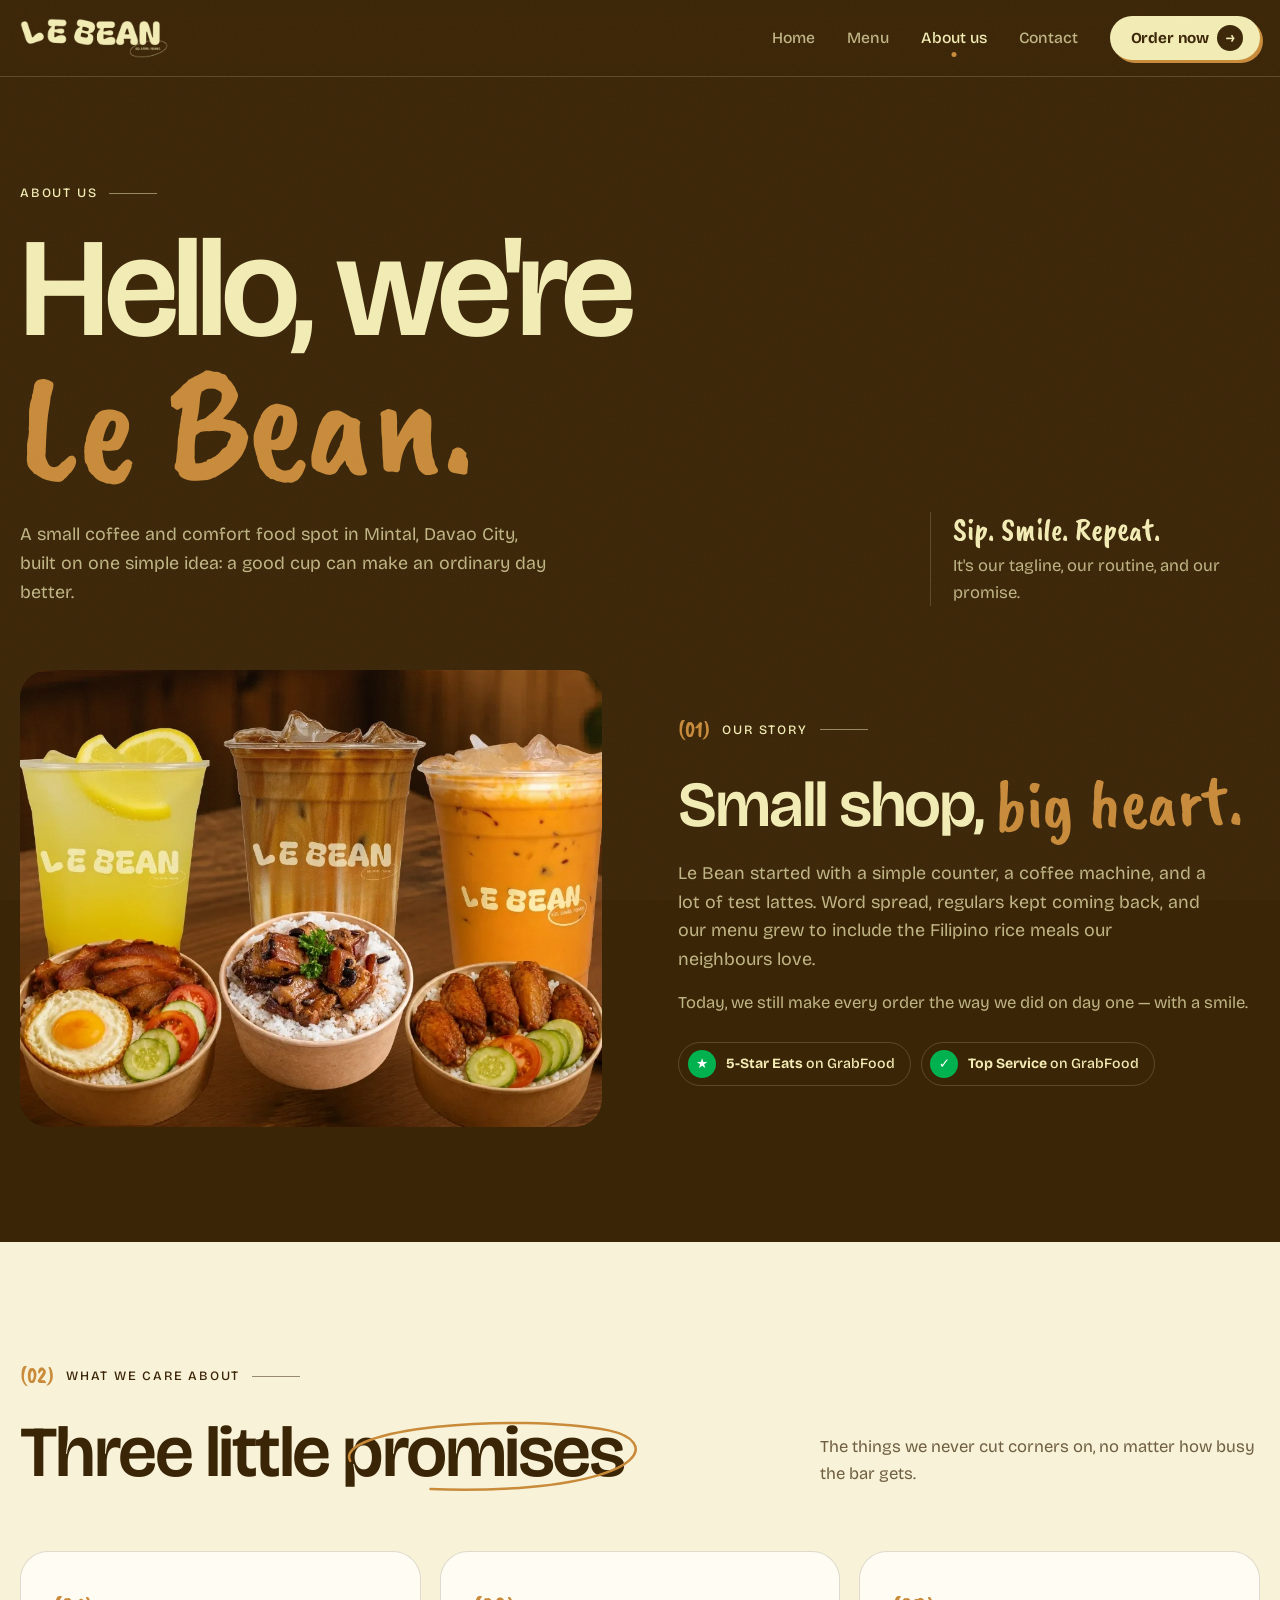
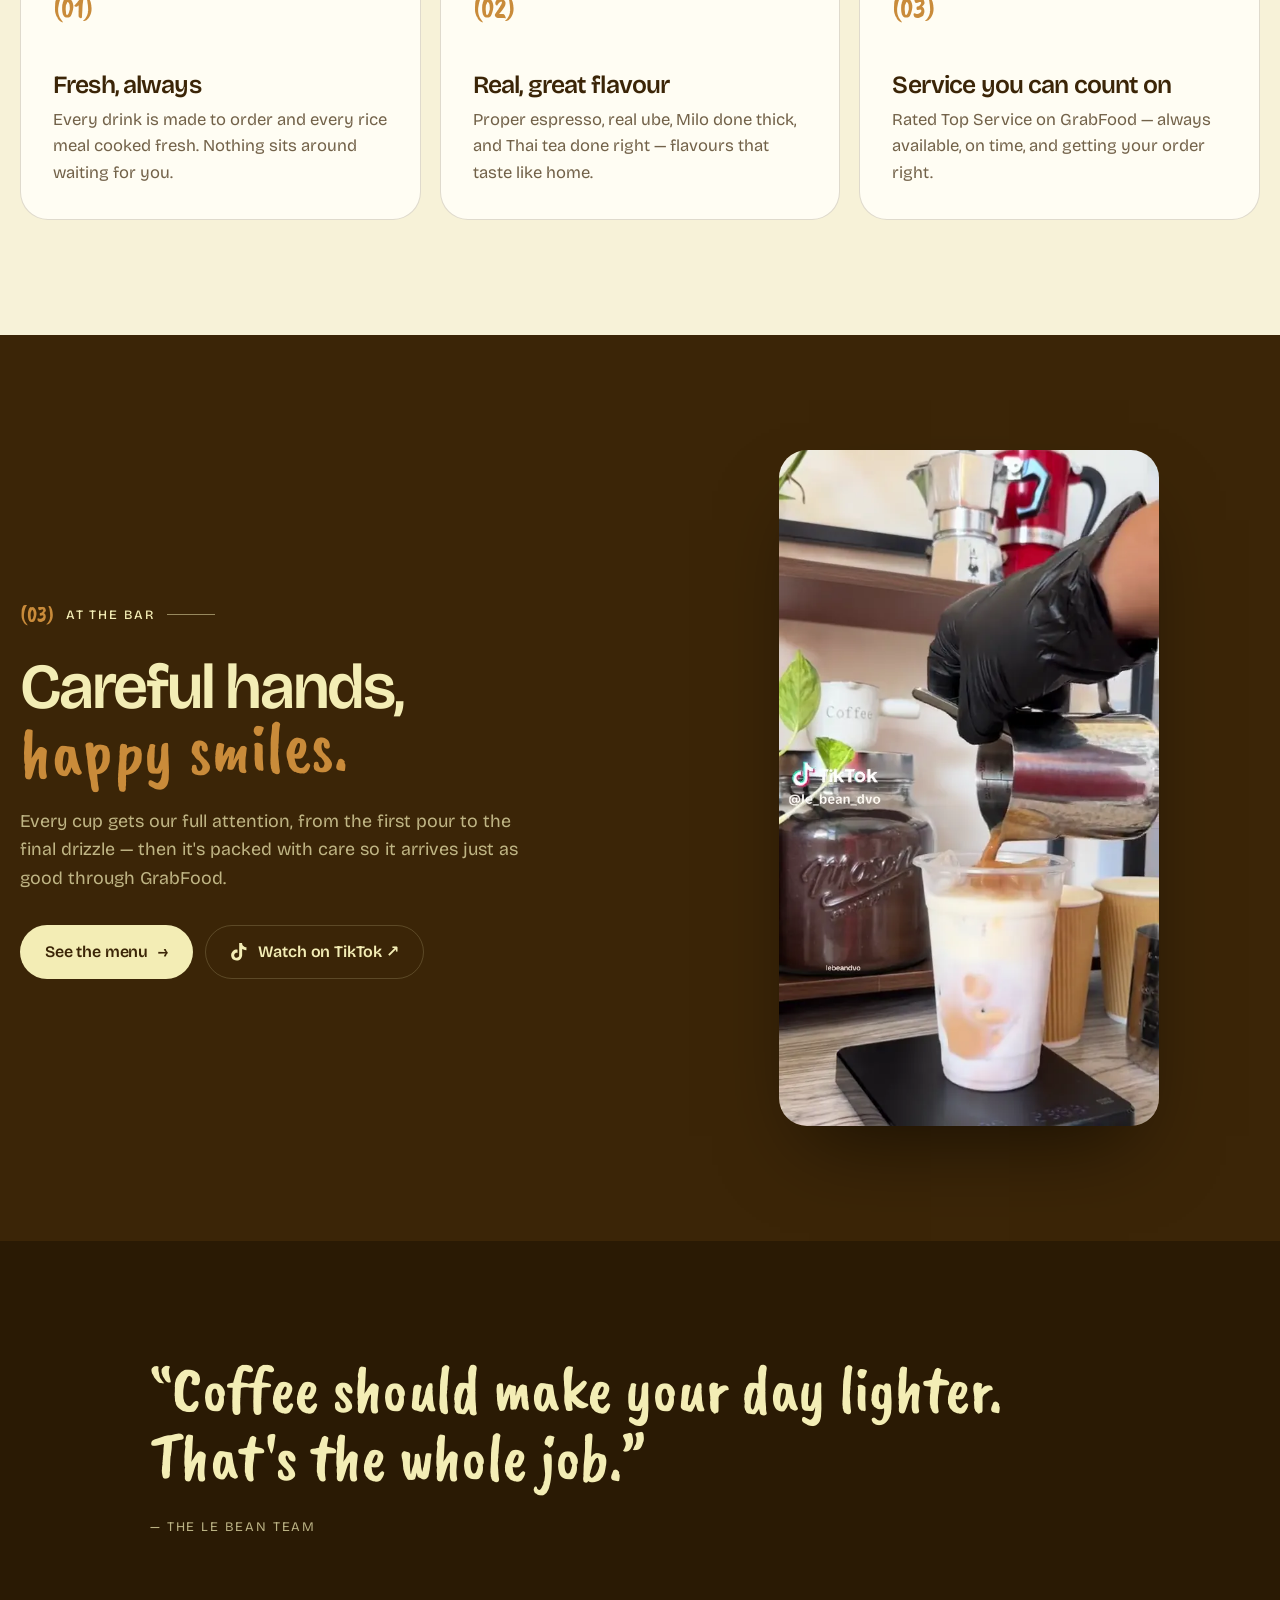
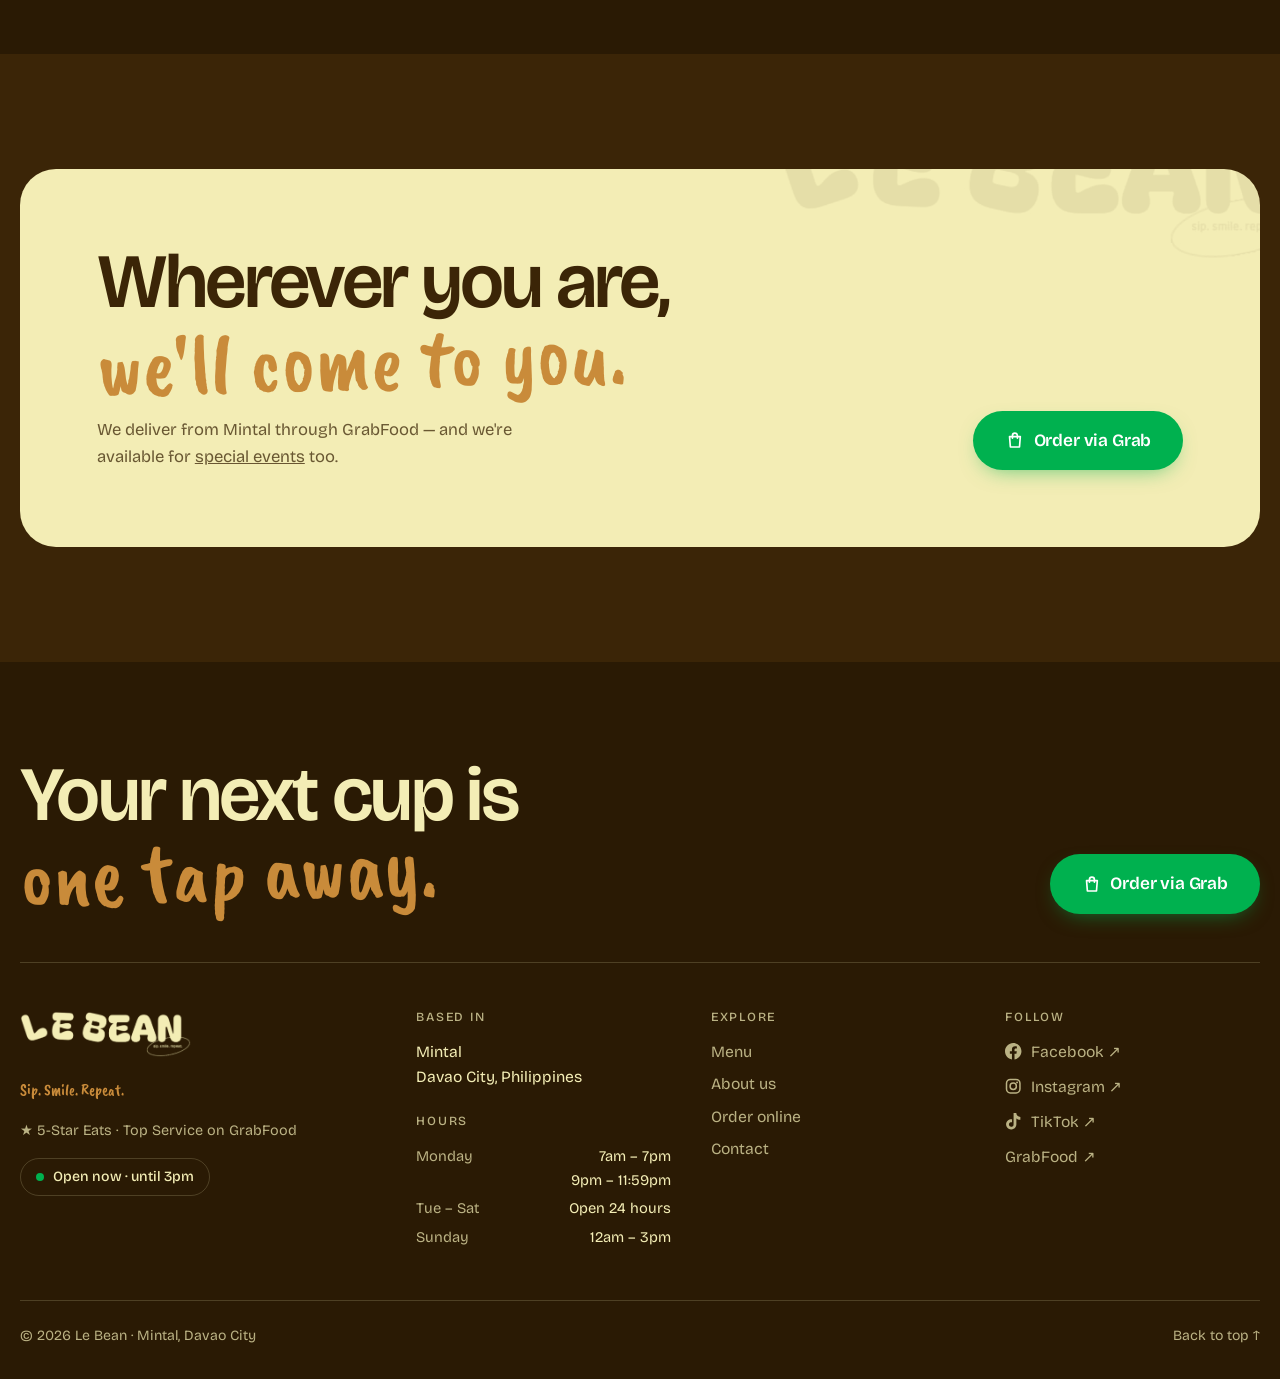
==== commit a4b6cb30: "Add files via upload" ====
--- a/about.html
+++ b/about.html
@@ -55,7 +55,7 @@
   },
   "address": {
     "@type": "PostalAddress",
-    "streetAddress": "Greenwoods, Mintal",
+    "streetAddress": "Mintal",
     "addressLocality": "Davao City",
     "addressRegion": "Davao del Sur",
     "addressCountry": "PH"
@@ -124,7 +124,7 @@
         <div>
           <p class="label reveal" data-copy="about.label">About us</p>
           <h1 class="reveal" data-delay="1" data-copy="about.title">Hello, we're <span class="hand">Le Bean.</span></h1>
-          <p class="lead reveal" data-delay="2" data-copy="about.lead">A small coffee and comfort food spot in Greenwoods, Mintal, Davao City, built on one simple idea: a good cup can make an ordinary day better.</p>
+          <p class="lead reveal" data-delay="2" data-copy="about.lead">A small coffee and comfort food spot in Mintal, Davao City, built on one simple idea: a good cup can make an ordinary day better.</p>
         </div>
         <p class="page-hero-aside reveal" data-delay="3"><span class="hand" data-copy="about.asideTitle">Sip. Smile. Repeat.</span><span data-copy="about.asideText">It's our tagline, our routine, and our promise.</span></p>
       </div>
@@ -188,7 +188,7 @@
           <img class="cta-mark" src="images/brand/logo-bean.png" alt="" aria-hidden="true">
           <div>
             <h2 data-copy="about.ctaTitle">Wherever you are, <span class="hand">we'll come to you.</span></h2>
-            <p data-copy="about.ctaText">We deliver from Greenwoods, Mintal through GrabFood — and we're available for <a href="index.html#events">special events</a> too.</p>
+            <p data-copy="about.ctaText">We deliver from Mintal through GrabFood — and we're available for <a href="index.html#events">special events</a> too.</p>
           </div>
           <div class="btn-row">
             <a class="btn-grab btn-grab--lg" href="https://food.grab.com/ph/en/restaurant/le-bean-dvo-mintal-delivery/2-C7MWLJEXV2VTGT" data-href="grab" target="_blank" rel="noopener"><svg class="grab-ico" viewBox="0 0 24 24" aria-hidden="true"><path d="M5.5 8h13l-1 12.5h-11L5.5 8Z"></path><path d="M9 10V6.8a3 3 0 0 1 6 0V10"></path></svg><span>Order via Grab</span></a>
@@ -215,7 +215,7 @@
         </div>
         <div>
           <h4>Based in</h4>
-          <p><span data-render="address">Greenwoods, Mintal<br>Davao City, Philippines</span></p>
+          <p><span data-render="address">Mintal<br>Davao City, Philippines</span></p>
           <h4 style="margin-top:1.6rem">Hours</h4>
           <table class="hours" data-render="hours"><tbody><tr><td>Monday</td><td>7am – 7pm<br>9pm – 11:59pm</td></tr><tr><td>Tue – Sat</td><td>Open 24 hours</td></tr><tr><td>Sunday</td><td>12am – 3pm</td></tr></tbody></table>
         </div>
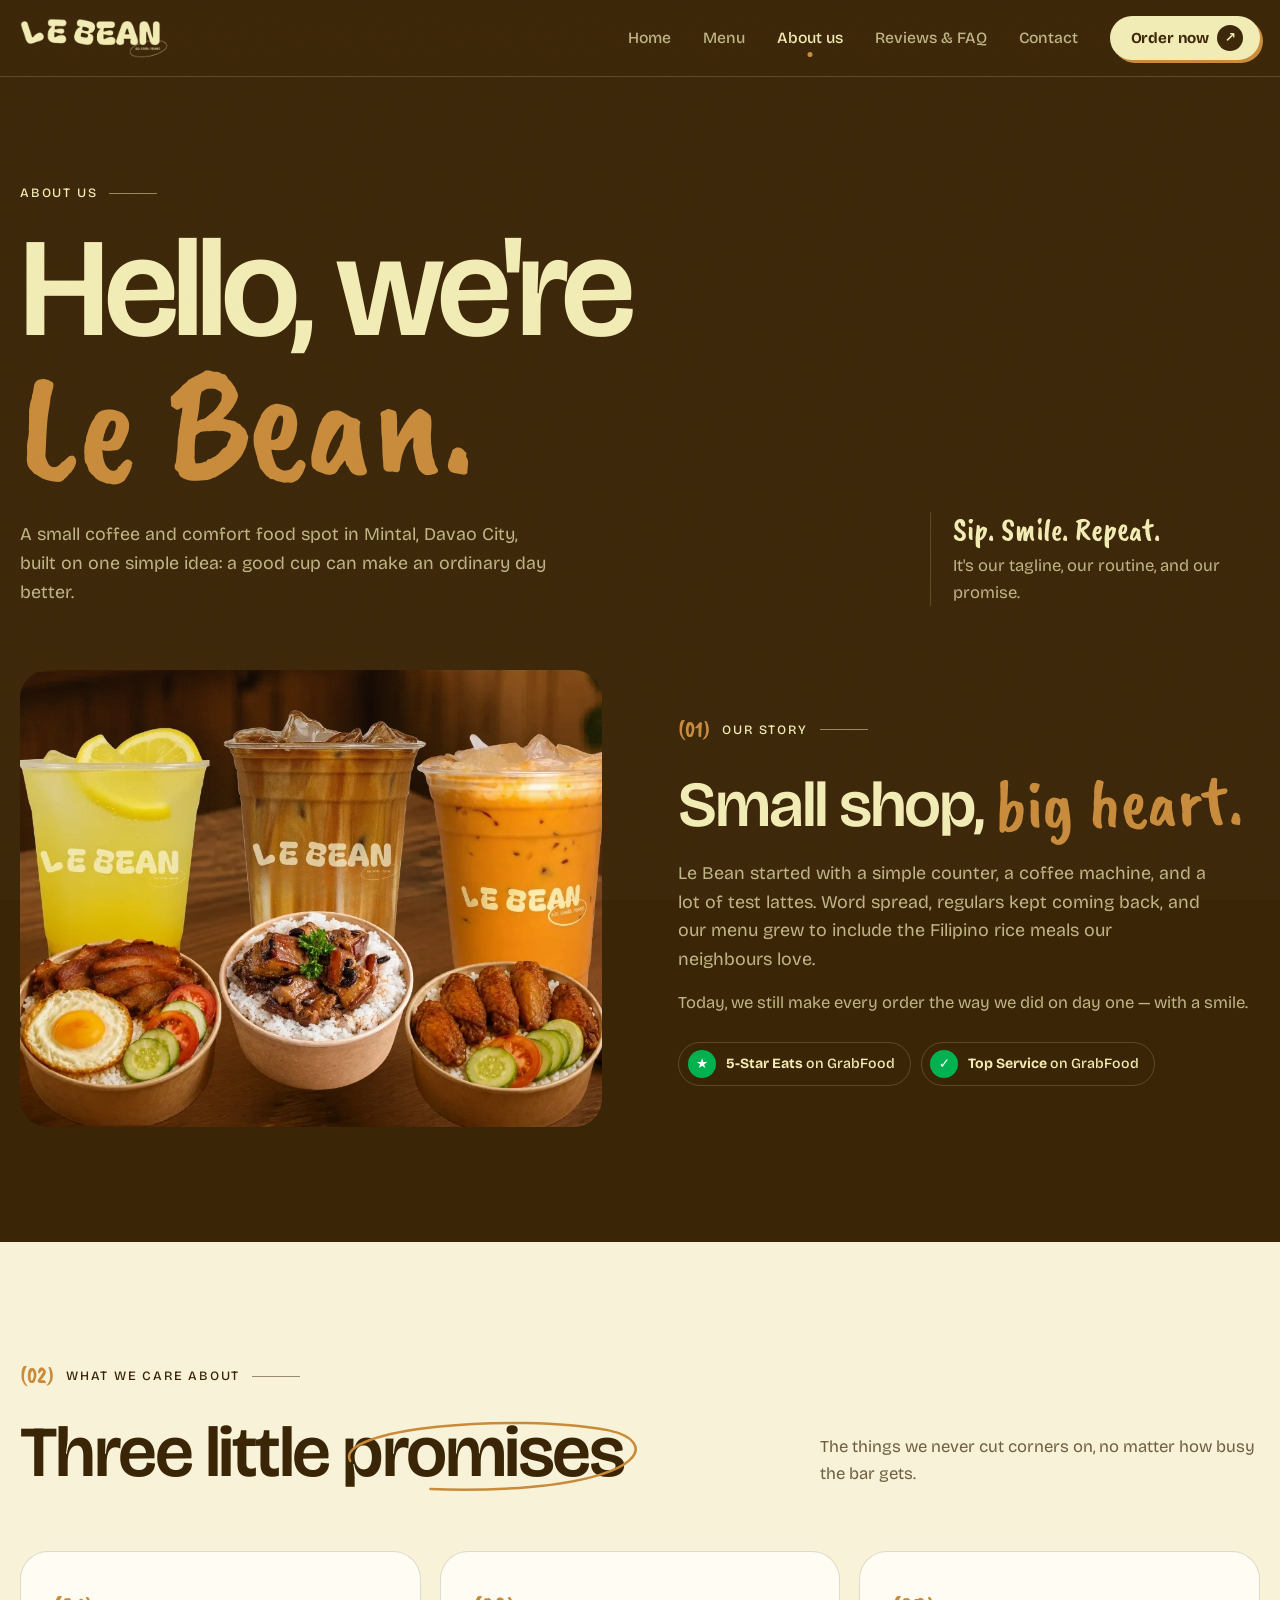
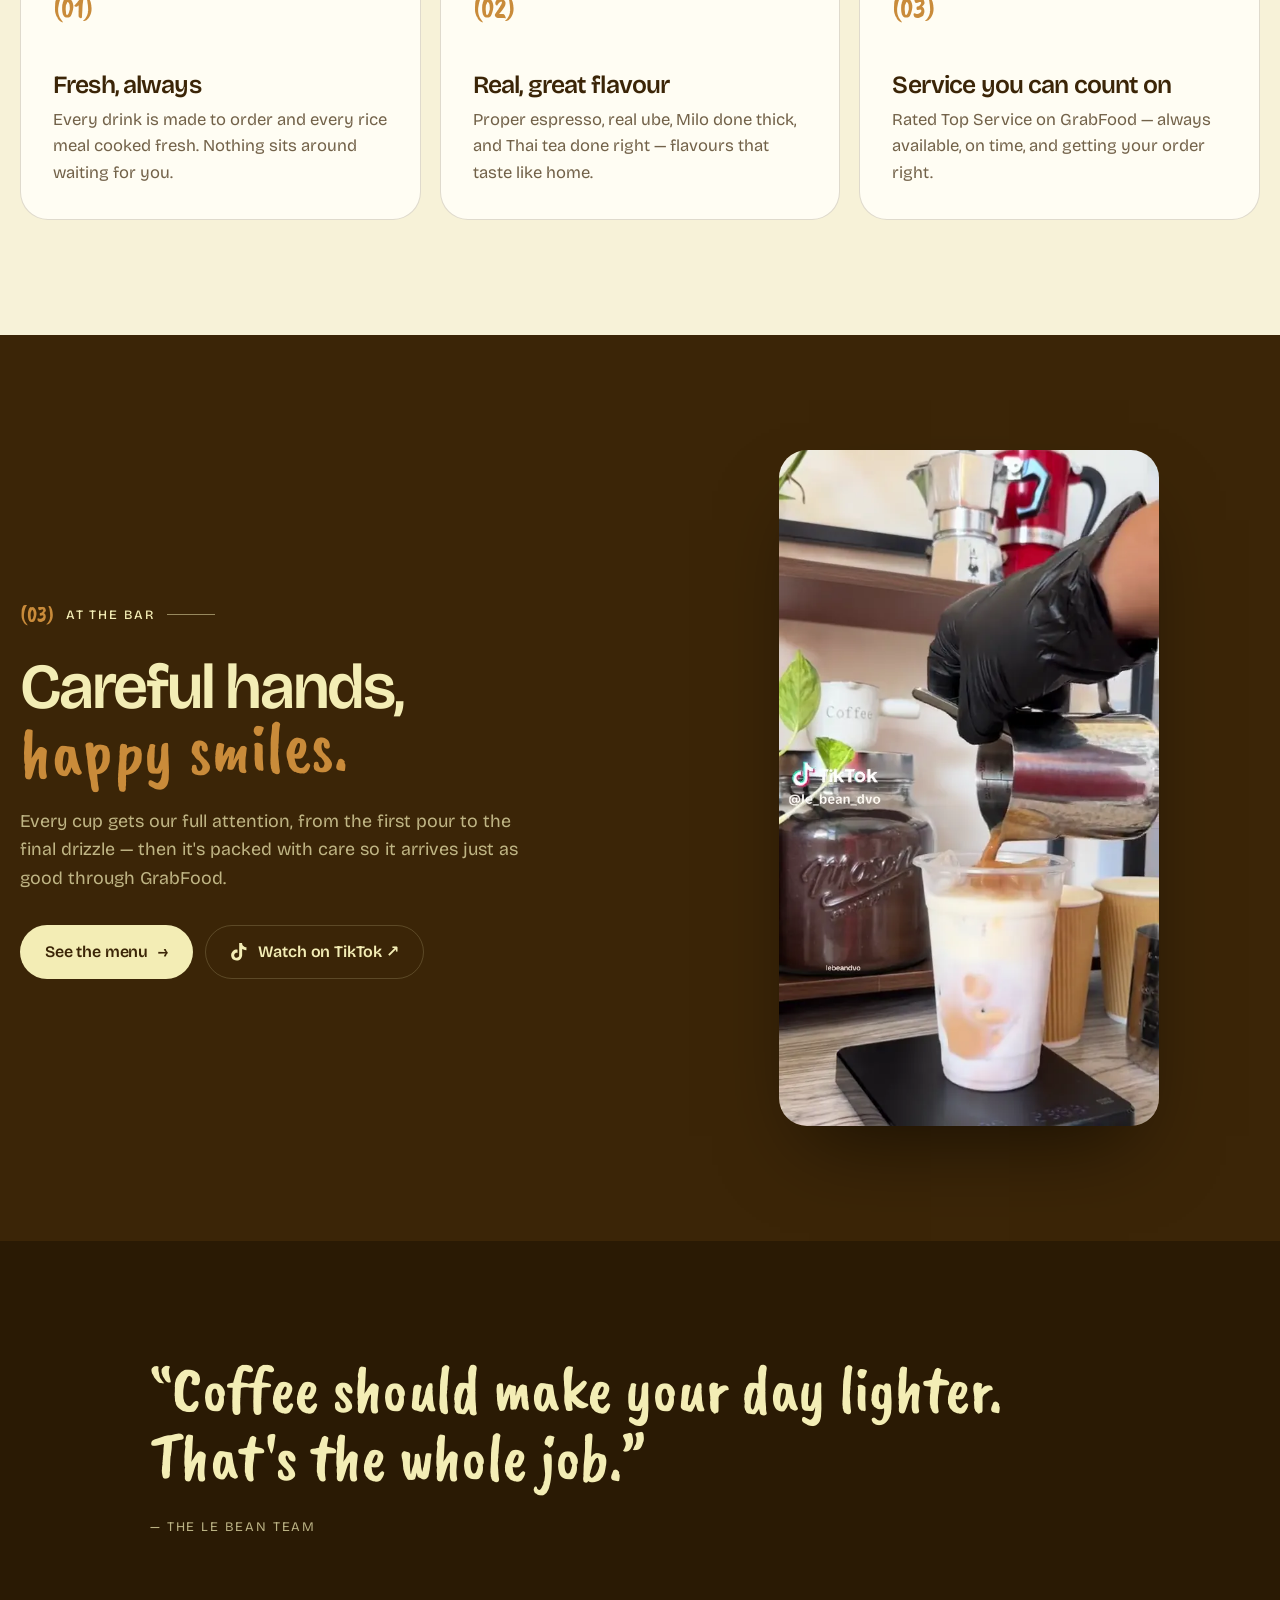
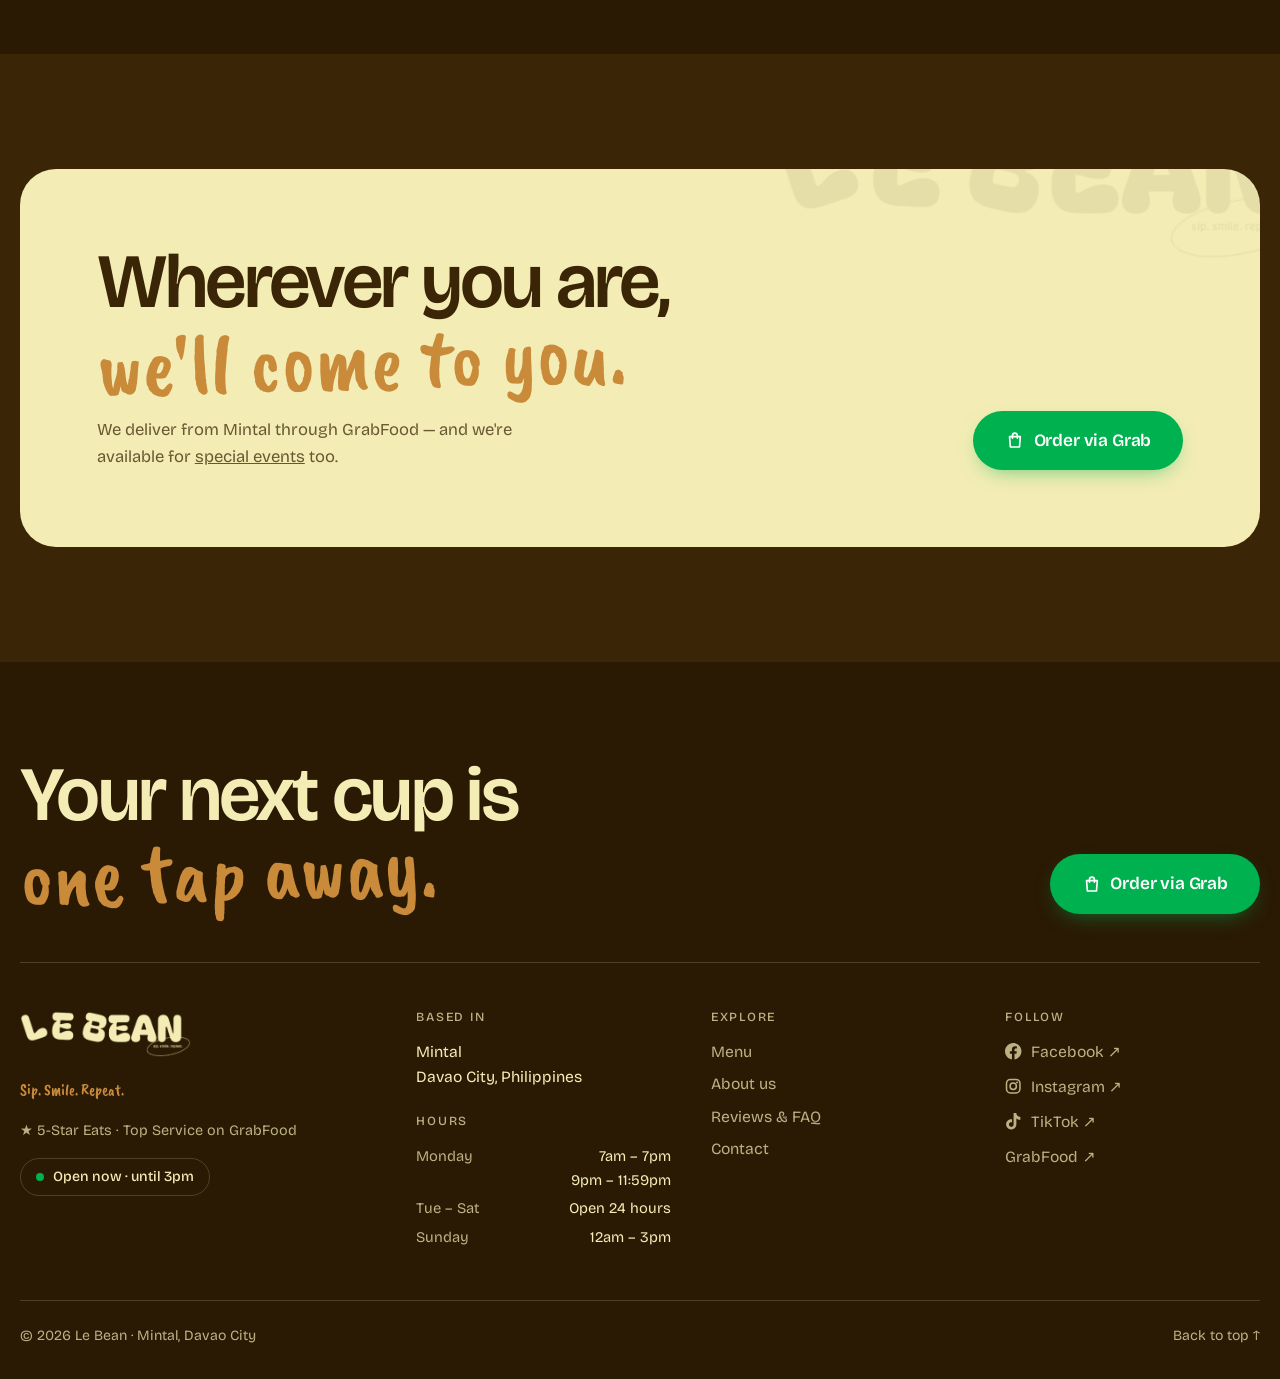
==== commit 4365a340: "Add files via upload" ====
--- a/about.html
+++ b/about.html
@@ -111,8 +111,9 @@
         <a href="index.html">Home</a>
         <a href="menu.html">Menu</a>
         <a href="about.html" aria-current="page">About us</a>
+        <a href="reviews.html">Reviews &amp; FAQ</a>
         <a href="contact.html">Contact</a>
-        <a class="nav-order" href="order.html"><span>Order now</span><span class="arrow" aria-hidden="true">→</span></a>
+        <a class="nav-order" href="https://food.grab.com/ph/en/restaurant/le-bean-dvo-mintal-delivery/2-C7MWLJEXV2VTGT" data-href="grab" target="_blank" rel="noopener"><span>Order now</span><span class="arrow" aria-hidden="true">↗</span></a>
         <div class="nav-social"><a href="https://www.facebook.com/lebeandvo" data-href="facebook" target="_blank" rel="noopener"><svg class="soc-ico" viewBox="0 0 24 24" aria-hidden="true"><path fill="currentColor" d="M24 12.07C24 5.41 18.63 0 12 0S0 5.4 0 12.07C0 18.1 4.39 23.1 10.13 24v-8.44H7.08v-3.49h3.04V9.41c0-3.02 1.8-4.7 4.54-4.7 1.31 0 2.68.24 2.68.24v2.97h-1.5c-1.5 0-1.96.93-1.96 1.89v2.26h3.32l-.53 3.5h-2.8V24C19.62 23.1 24 18.1 24 12.07"></path></svg><span>Facebook</span></a> <a href="https://www.instagram.com/lebean.dvo" data-href="instagram" target="_blank" rel="noopener"><svg class="soc-ico" viewBox="0 0 24 24" aria-hidden="true"><rect x="2.2" y="2.2" width="19.6" height="19.6" rx="5.6" fill="none" stroke="currentColor" stroke-width="2.2"></rect><circle cx="12" cy="12" r="4.6" fill="none" stroke="currentColor" stroke-width="2.2"></circle><circle cx="17.6" cy="6.4" r="1.4" fill="currentColor"></circle></svg><span>Instagram</span></a> <a href="https://www.tiktok.com/@lebean.dvo" data-href="tiktok" target="_blank" rel="noopener"><svg class="soc-ico" viewBox="0 0 24 24" aria-hidden="true"><path fill="currentColor" d="M12.53.02c1.31-.02 2.61-.01 3.91-.02.08 1.53.63 3.09 1.75 4.17 1.12 1.11 2.7 1.62 4.24 1.79v4.03c-1.44-.05-2.89-.35-4.2-.97-.57-.26-1.1-.59-1.62-.93-.01 2.92.01 5.84-.02 8.75-.08 1.4-.54 2.79-1.35 3.94-1.31 1.92-3.58 3.17-5.91 3.21-1.43.08-2.86-.31-4.08-1.03-2.02-1.19-3.44-3.37-3.65-5.71-.02-.5-.03-1-.01-1.49.18-1.9 1.12-3.72 2.58-4.96 1.66-1.44 3.98-2.13 6.15-1.72.02 1.48-.04 2.96-.04 4.44-.99-.32-2.15-.23-3.02.37-.63.41-1.11 1.04-1.36 1.75-.21.51-.15 1.07-.14 1.61.24 1.64 1.82 3.02 3.5 2.87 1.12-.01 2.19-.66 2.77-1.61.19-.33.4-.67.41-1.06.1-1.79.06-3.57.07-5.36.01-4.03-.01-8.05.02-12.07z"></path></svg><span>TikTok</span></a></div>
       </div>
     </nav>
@@ -162,7 +163,7 @@
 
     <section class="section">
       <div class="container split split--reverse">
-        <div class="about-video reveal"><div class="video-frame"><video data-autoplay="" muted="" loop="" playsinline="" preload="metadata" poster="videos/reel-1.webp" aria-label="Le Bean drink being made"><source src="videos/reel-1.mp4" type="video/mp4"></video></div></div>
+        <div class="about-video reveal"><div class="video-frame"><video data-video="aboutBar" data-autoplay="" muted="" loop="" playsinline="" preload="metadata" poster="videos/reel-1.webp" aria-label="Le Bean drink being made"><source src="videos/reel-1.mp4" type="video/mp4"></video></div></div>
         <div class="reveal" data-delay="1">
           <p class="label reveal"><span class="num">(03)</span><span data-copy="about.barLabel">At the bar</span></p>
           <h2 data-copy="about.barTitle">Careful hands, <span class="hand">happy smiles.</span></h2>
@@ -224,7 +225,7 @@
           <ul class="footer-links">
             <li><a href="menu.html">Menu</a></li>
             <li><a href="about.html">About us</a></li>
-            <li><a href="order.html">Order online</a></li>
+            <li><a href="reviews.html">Reviews &amp; FAQ</a></li>
             <li><a href="contact.html">Contact</a></li>
           </ul>
         </div>
@@ -249,4 +250,9 @@
   <script src="js/main.js"></script>
 
 
+
+
+
+
+
 </body></html>
--- a/css/style.css
+++ b/css/style.css
@@ -1214,3 +1214,51 @@
 @media (max-width: 600px) {
   .promo-cta { right: 8px; bottom: 8px; font-size: 0.72rem; padding: 0.32rem 0.65rem; }
 }
+
+/* =========================================================
+   v20 — Feedback & FAQ page: ways to leave feedback, customer reviews
+   ========================================================= */
+.feedback-ways .value { display: flex; flex-direction: column; }
+.feedback-ways .value p { flex: 1; }
+.feedback-ways .value .num { margin-bottom: 1.6rem; }
+.feedback-ways .value .btn { margin-top: 1.4rem; align-self: flex-start; white-space: normal; text-align: left; }
+.reviews-section[hidden] { display: none; }
+.reviews { display: grid; grid-template-columns: repeat(auto-fill, minmax(280px, 1fr)); gap: 1.2rem; }
+.review {
+  margin: 0;
+  display: flex;
+  flex-direction: column;
+  gap: 0.9rem;
+  background: var(--cream);
+  color: var(--bean);
+  border-radius: var(--r-lg);
+  padding: 1.6rem;
+}
+.review-stars { color: #f5b301; letter-spacing: 0.12em; font-size: 1.05rem; line-height: 1; }
+.review-stars .off { color: rgba(59, 37, 7, 0.18); }
+.review blockquote { flex: 1; font-size: 1.02rem; line-height: 1.55; white-space: pre-line; overflow-wrap: anywhere; }
+.review blockquote::before { content: "“"; }
+.review blockquote::after { content: "”"; }
+.review figcaption { display: flex; flex-wrap: wrap; align-items: center; gap: 0.5rem 0.7rem; font-size: 0.92rem; }
+.review-src { font-size: 0.72rem; font-weight: 600; letter-spacing: 0.08em; text-transform: uppercase; background: rgba(59, 37, 7, 0.08); padding: 0.2rem 0.6rem; border-radius: 999px; }
+
+/* ---------- v23: Reviews & FAQ ---------- */
+@media (min-width: 761px) { .feedback-ways { grid-template-columns: repeat(2, 1fr); } }
+.rating-summary {
+  display: flex; flex-wrap: wrap; align-items: center; gap: 1.4rem 2.4rem;
+  background: rgba(243, 237, 181, 0.08); border: 1px solid rgba(243, 237, 181, 0.18);
+  border-radius: var(--r-lg); padding: 1.6rem 1.8rem; margin-bottom: 1.6rem; color: var(--cream);
+}
+.rating-score { display: flex; align-items: center; gap: 1.1rem; }
+.rating-num { font-size: clamp(3.2rem, 7vw, 4.6rem); font-weight: 700; line-height: 0.9; letter-spacing: -0.04em; }
+.rating-stars { position: relative; display: inline-block; color: rgba(243, 237, 181, 0.22); font-size: 1.5rem; letter-spacing: 0.12em; line-height: 1; white-space: nowrap; }
+.rating-stars-fill { position: absolute; inset: 0 auto 0 0; overflow: hidden; color: #f5b301; }
+.rating-count { margin: 0.5rem 0 0; font-size: 0.95rem; opacity: 0.85; }
+.rating-awards { flex: 1 1 260px; }
+.rating-awards-note { margin: 0 0 0.6rem; font-size: 0.75rem; font-weight: 600; letter-spacing: 0.12em; text-transform: uppercase; opacity: 0.7; }
+.rating-badges { display: flex; flex-wrap: wrap; gap: 0.6rem; }
+.rating-badge { display: inline-flex; align-items: center; gap: 0.45rem; background: var(--grab, #00b14f); color: #fff; font-size: 0.95rem; padding: 0.45rem 0.95rem; border-radius: 999px; }
+.rating-badge b { font-weight: 600; }
+.rating-link { flex-shrink: 0; }
+@media (max-width: 560px) { .rating-summary { padding: 1.3rem; } .rating-link { width: 100%; } }
+@media (min-width: 1000px) { .reviews { grid-template-columns: repeat(3, 1fr); } }
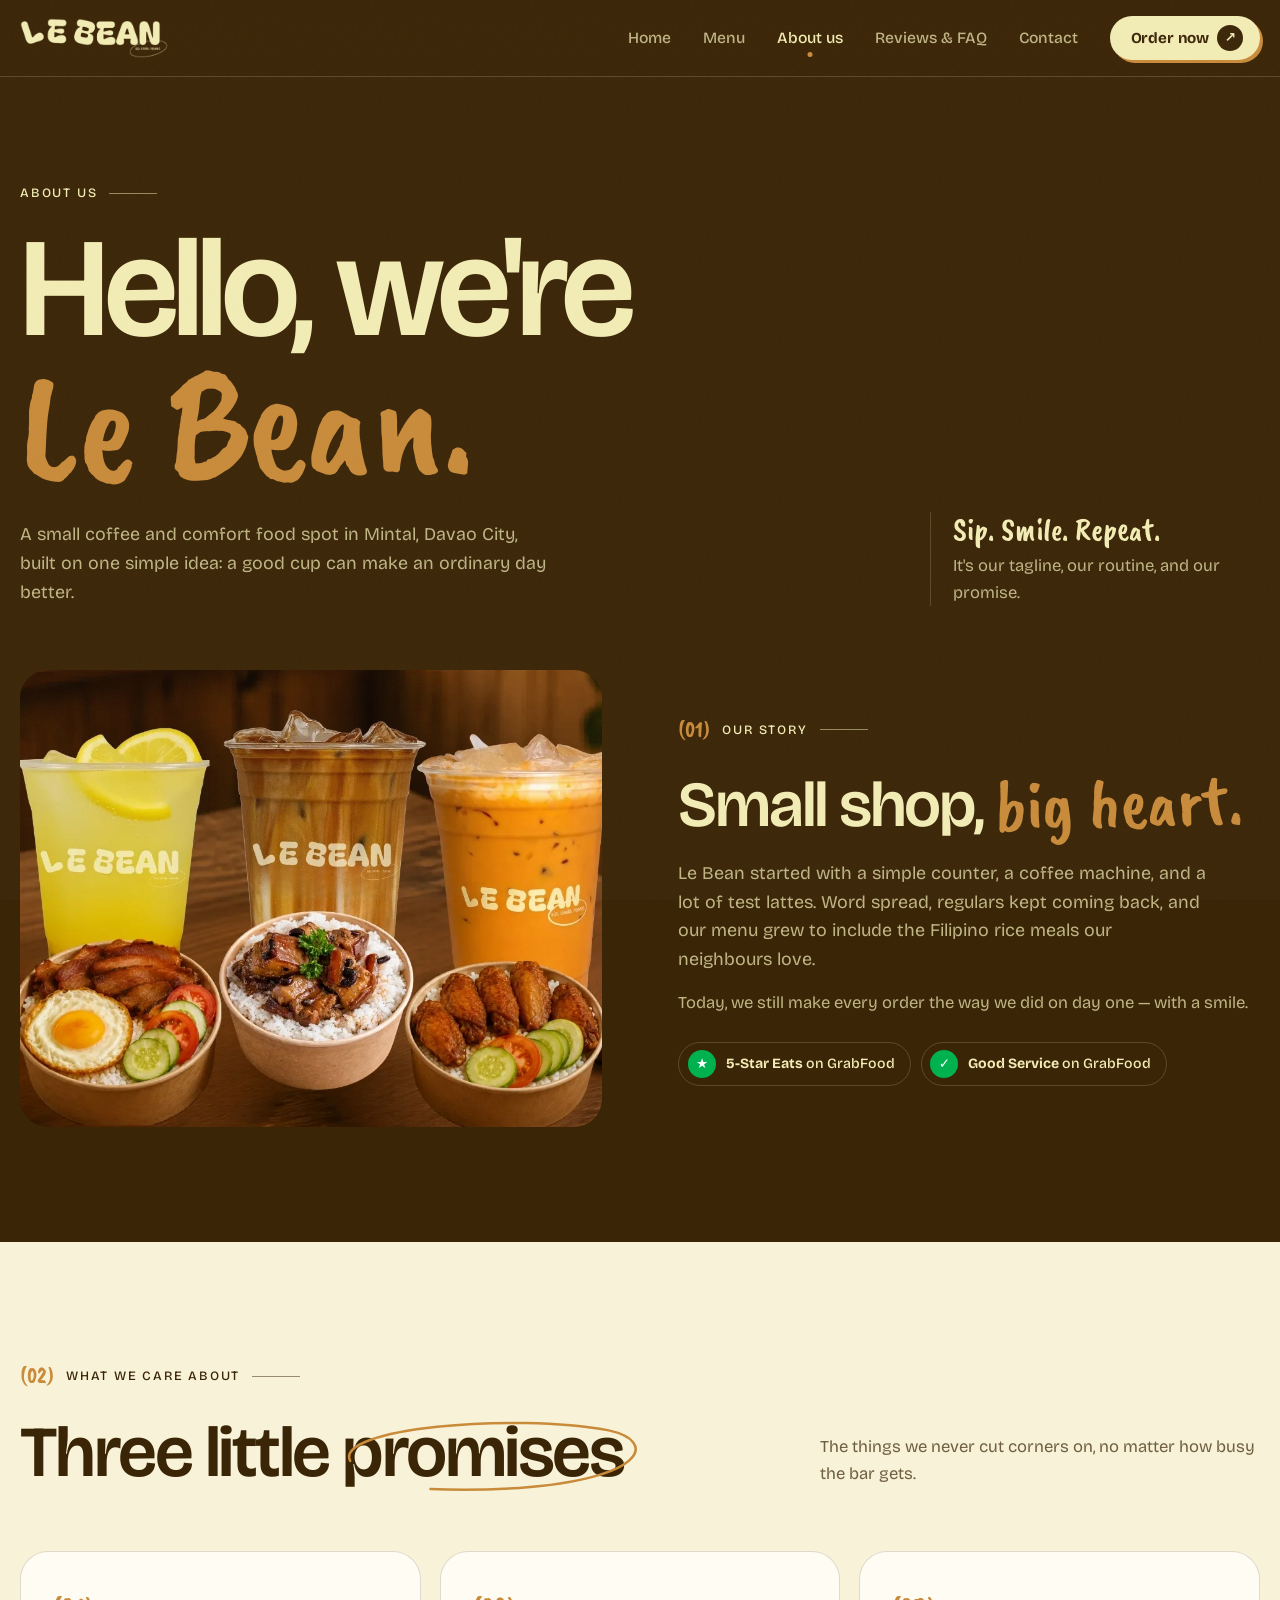
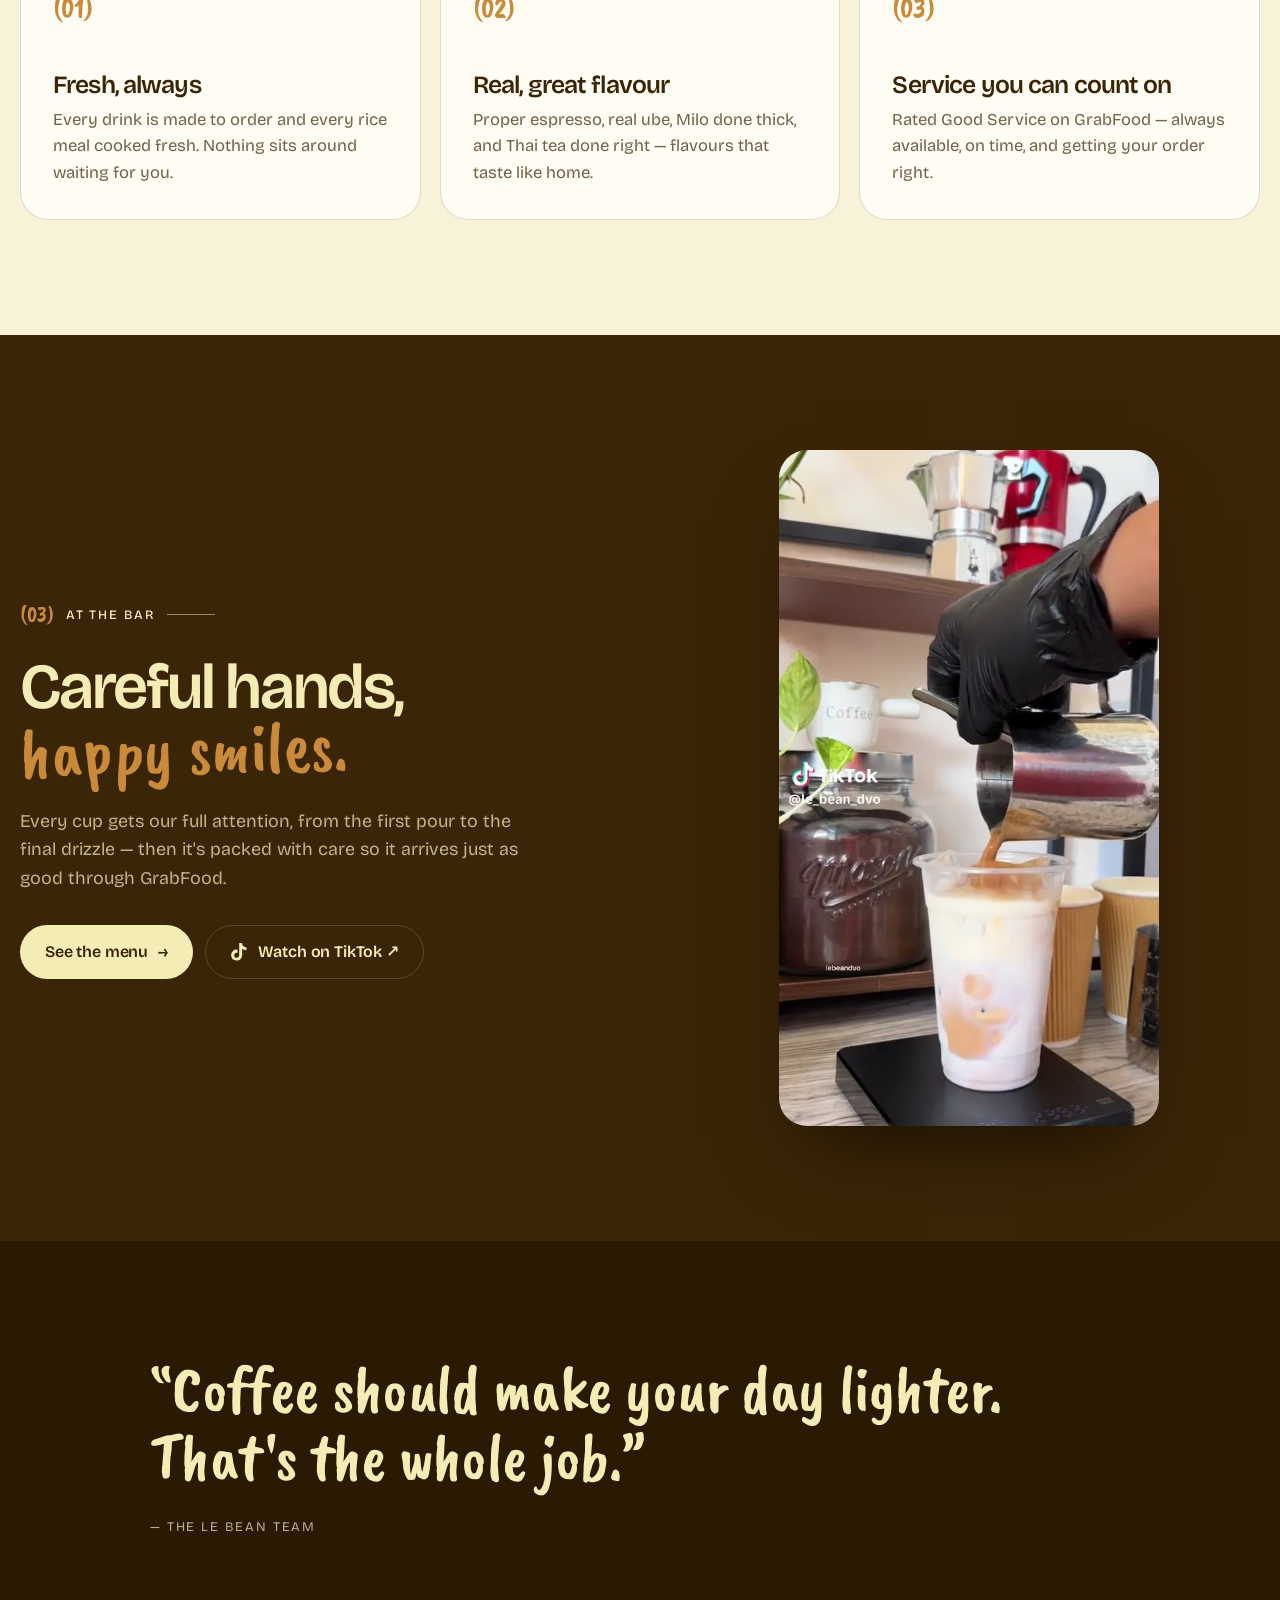
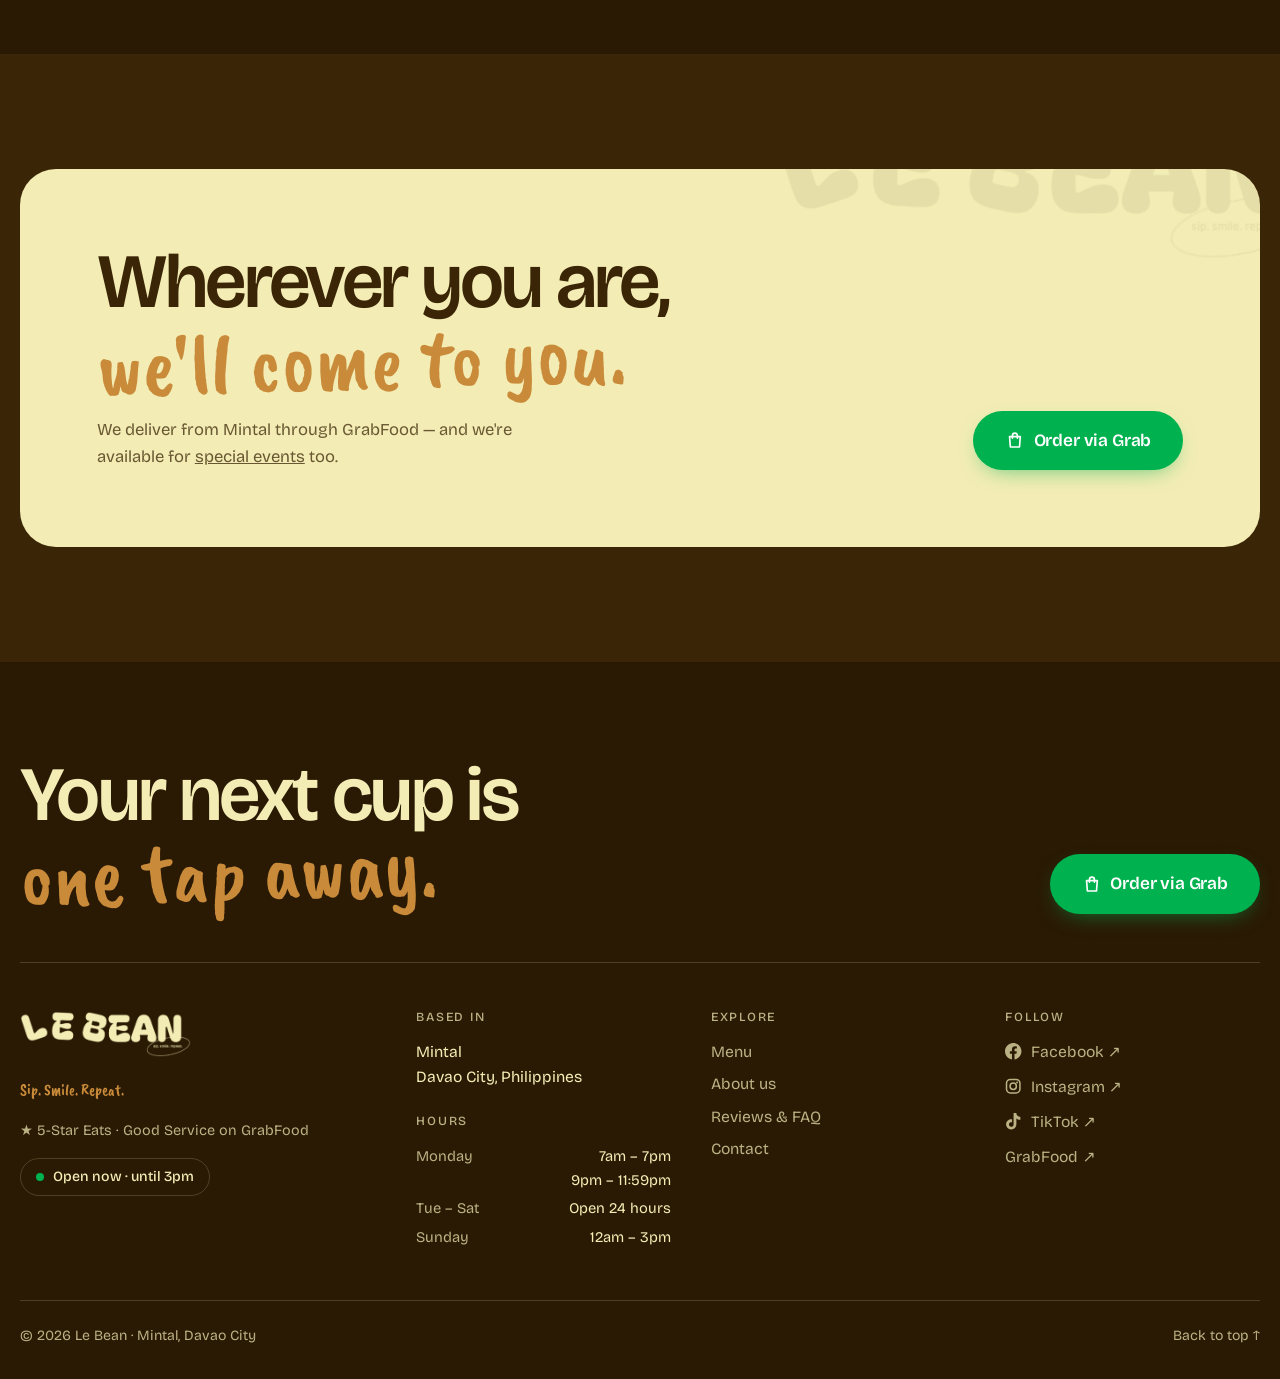
==== commit 07bc016c: "Add files via upload" ====
--- a/about.html
+++ b/about.html
@@ -16,14 +16,15 @@
   <meta property="og:locale" content="en_PH">
   <meta property="og:title" content="About Us | Le Bean Coffee, Mintal, Davao City">
   <meta property="og:description" content="The story and values behind Le Bean, a coffee and comfort food spot in Mintal, Davao City.">
-  <meta property="og:image" content="https://lebean.coffee/images/og-banner.jpg">
+  <meta property="og:image" content="https://lebean.coffee/images/og-about.jpg">
   <meta property="og:image:width" content="1200">
   <meta property="og:image:height" content="630">
-  <meta property="og:image:alt" content="Le Bean humba rice, iced lattes, and Nutella churro bites. Find us on GrabFood as Le Bean Dvo.">
+  <meta property="og:image:alt" content="Le Bean iced coffee and rice meal. Sip. Smile. Repeat.">
   <meta name="twitter:card" content="summary_large_image">
   <meta name="twitter:title" content="About Us | Le Bean Coffee, Mintal, Davao City">
   <meta name="twitter:description" content="The story and values behind Le Bean, a coffee and comfort food spot in Mintal, Davao City.">
-  <meta name="twitter:image" content="https://lebean.coffee/images/og-banner.jpg">
+  <meta name="twitter:image" content="https://lebean.coffee/images/og-about.jpg">
+  <meta name="twitter:image:alt" content="Le Bean iced coffee and rice meal. Sip. Smile. Repeat.">
   <link rel="icon" href="favicon.svg" type="image/svg+xml">
   <link rel="icon" href="favicon-32.png" sizes="32x32" type="image/png">
   <link rel="apple-touch-icon" href="apple-touch-icon.png">
@@ -141,7 +142,7 @@
           <h2 data-copy="about.storyTitle">Small shop, <span class="hand">big heart.</span></h2>
           <p class="lead" data-copy="about.storyText">Le Bean started with a simple counter, a coffee machine, and a lot of test lattes. Word spread, regulars kept coming back, and our menu grew to include the Filipino rice meals our neighbours love.</p>
           <p class="muted" data-copy="about.storyText2">Today, we still make every order the way we did on day one — with a smile.</p>
-          <div style="margin-top:1.6rem"><div class="trust"><span class="trust-badge"><span class="ico" aria-hidden="true">★</span><span data-copy="shared.trustRating"><b>5-Star Eats</b> on GrabFood</span></span><span class="trust-badge"><span class="ico" aria-hidden="true">✓</span><span data-copy="shared.trustService"><b>Top Service</b> on GrabFood</span></span></div></div>
+          <div style="margin-top:1.6rem"><div class="trust"><span class="trust-badge"><span class="ico" aria-hidden="true">★</span><span data-copy="shared.trustRating"><b>5-Star Eats</b> on GrabFood</span></span><span class="trust-badge"><span class="ico" aria-hidden="true">✓</span><span data-copy="shared.trustService"><b>Good Service</b> on GrabFood</span></span></div></div>
         </div>
       </div>
     </section>
@@ -156,7 +157,7 @@
         <div class="values">
           <div class="value reveal"><span class="num">(01)</span><h3 data-copy="about.value1Title">Fresh, always</h3><p data-copy="about.value1Text">Every drink is made to order and every rice meal cooked fresh. Nothing sits around waiting for you.</p></div>
           <div class="value reveal" data-delay="1"><span class="num">(02)</span><h3 data-copy="about.value2Title">Real, great flavour</h3><p data-copy="about.value2Text">Proper espresso, real ube, Milo done thick, and Thai tea done right — flavours that taste like home.</p></div>
-          <div class="value reveal" data-delay="2"><span class="num">(03)</span><h3 data-copy="about.value3Title">Service you can count on</h3><p data-copy="about.value3Text">Rated Top Service on GrabFood — always available, on time, and getting your order right.</p></div>
+          <div class="value reveal" data-delay="2"><span class="num">(03)</span><h3 data-copy="about.value3Title">Service you can count on</h3><p data-copy="about.value3Text">Rated Good Service on GrabFood — always available, on time, and getting your order right.</p></div>
         </div>
       </div>
     </section>
@@ -211,7 +212,7 @@
         <div>
           <a class="logo" href="index.html"><img src="images/brand/logo-cream.png" alt="Le Bean" width="775" height="209" loading="lazy"></a>
           <p class="footer-tag" data-copy="footer.tagline">Sip. Smile. Repeat.</p>
-          <p class="muted" style="font-size:.9rem;margin-bottom:1rem" data-copy="footer.recognition">★ 5-Star Eats · Top Service on GrabFood</p>
+          <p class="muted" style="font-size:.9rem;margin-bottom:1rem" data-copy="footer.recognition">★ 5-Star Eats · Good Service on GrabFood</p>
           <span class="open-status"></span>
         </div>
         <div>
--- a/css/style.css
+++ b/css/style.css
@@ -1262,3 +1262,31 @@
 .rating-link { flex-shrink: 0; }
 @media (max-width: 560px) { .rating-summary { padding: 1.3rem; } .rating-link { width: 100%; } }
 @media (min-width: 1000px) { .reviews { grid-template-columns: repeat(3, 1fr); } }
+
+/* ---------- v25: sold out, spotlight, Grab QR code ---------- */
+.soldout-tag { position: absolute; left: 50%; top: 50%; transform: translate(-50%, -50%) rotate(-6deg); z-index: 2; background: var(--bean-deep); color: var(--cream);
+  font-weight: 700; font-size: 0.85rem; letter-spacing: 0.06em; text-transform: uppercase; padding: 0.45rem 0.9rem; border-radius: 999px; white-space: nowrap;
+  box-shadow: 0 10px 24px -10px rgba(0, 0, 0, 0.5); }
+.is-soldout .dish-img img { opacity: 0.42; filter: grayscale(0.7); }
+.is-soldout h3 { opacity: 0.6; }
+
+.spotlight-section[hidden] { display: none; }
+.spotlight { display: grid; grid-template-columns: minmax(220px, 380px) 1fr; gap: clamp(1.4rem, 4vw, 3.4rem); align-items: center;
+  background: var(--cream); color: var(--bean); border-radius: var(--r-lg); padding: clamp(1.1rem, 3vw, 2rem); }
+.spotlight-img { border-radius: calc(var(--r-lg) - 8px); }
+.spotlight-meta { display: flex; flex-wrap: wrap; align-items: center; gap: 0.6rem; margin: 0 0 0.9rem; }
+.spotlight-badge { background: var(--caramel); color: var(--bean-deep); font-weight: 700; font-size: 0.8rem; letter-spacing: 0.1em; text-transform: uppercase;
+  padding: 0.35rem 0.8rem; border-radius: 999px; }
+.spotlight-badge[hidden] { display: none; }
+.spotlight-cat { font-size: 0.85rem; font-weight: 600; letter-spacing: 0.08em; text-transform: uppercase; opacity: 0.6; }
+.spotlight h2 { font-size: clamp(2rem, 4.6vw, 3.4rem); letter-spacing: -0.035em; line-height: 1; margin: 0 0 0.9rem; }
+.spotlight-text { font-size: 1.08rem; line-height: 1.55; max-width: 46ch; margin: 0 0 1.5rem; opacity: 0.85; }
+.spotlight-text[hidden] { display: none; }
+@media (max-width: 700px) { .spotlight { grid-template-columns: 1fr; } }
+
+.qr-card { display: flex; align-items: center; gap: 1.3rem; margin-top: 2rem; padding: 1.2rem; border: 1px solid rgba(59, 37, 7, 0.14); border-radius: var(--r-lg); background: #fff; color: var(--bean); }
+.qr-code { flex-shrink: 0; width: 150px; height: 150px; border-radius: 14px; overflow: hidden; background: #fff; }
+.qr-code svg { display: block; width: 100%; height: 100%; }
+.qr-body h3 { font-size: 1.3rem; letter-spacing: -0.02em; margin: 0 0 0.4rem; }
+.qr-body p { margin: 0 0 0.9rem; font-size: 0.95rem; line-height: 1.5; opacity: 0.8; }
+@media (max-width: 480px) { .qr-card { flex-direction: column; align-items: flex-start; } .qr-code { width: 170px; height: 170px; } }
